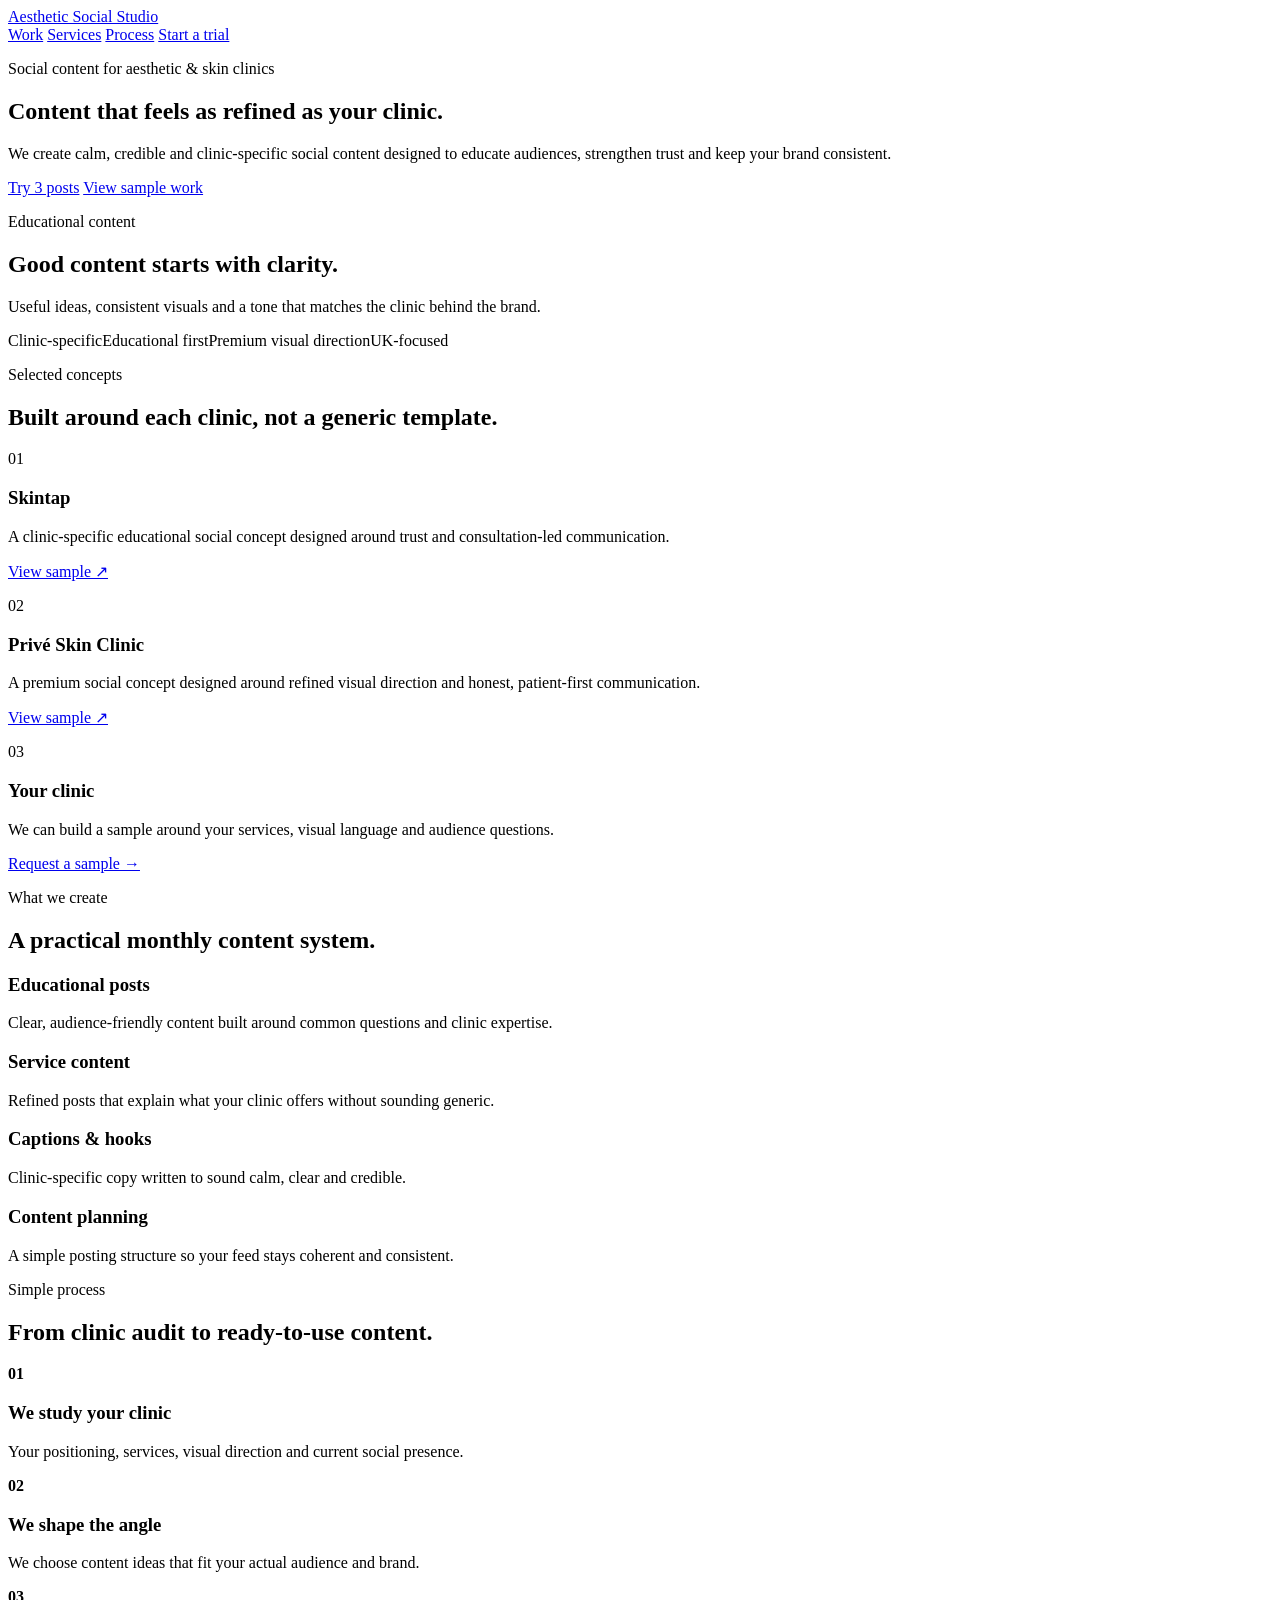
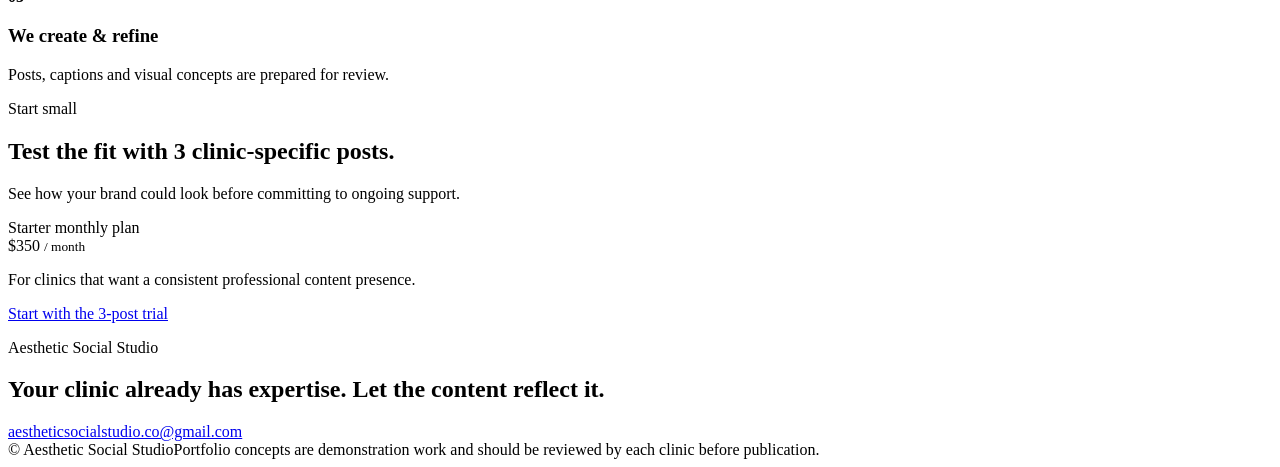
==== index.html @ 04d12a97 "Add initial landing page" ====
<!doctype html>
<html lang="en">
<head>
  <meta charset="utf-8">
  <meta name="viewport" content="width=device-width, initial-scale=1">
  <meta name="description" content="Aesthetic Social Studio creates refined social media content for aesthetic and skin clinics.">
  <title>Aesthetic Social Studio</title>
  <link rel="stylesheet" href="styles.css">
</head>
<body>
  <header class="site-header">
    <a class="brand" href="#top">Aesthetic Social Studio</a>
    <nav>
      <a href="#work">Work</a>
      <a href="#services">Services</a>
      <a href="#process">Process</a>
      <a class="nav-cta" href="mailto:aestheticsocialstudio.co@gmail.com?subject=Clinic%20content%20trial">Start a trial</a>
    </nav>
  </header>

  <main id="top">
    <section class="hero section-shell">
      <div>
        <p class="eyebrow">Social content for aesthetic & skin clinics</p>
        <h1>Content that feels as refined as your clinic.</h1>
        <p class="lead">We create calm, credible and clinic-specific social content designed to educate audiences, strengthen trust and keep your brand consistent.</p>
        <div class="actions">
          <a class="button primary" href="mailto:aestheticsocialstudio.co@gmail.com?subject=3-post%20clinic%20trial">Try 3 posts</a>
          <a class="button secondary" href="#work">View sample work</a>
        </div>
      </div>
      <div class="hero-card">
        <p class="eyebrow">Educational content</p>
        <h2>Good content starts with clarity.</h2>
        <p>Useful ideas, consistent visuals and a tone that matches the clinic behind the brand.</p>
      </div>
    </section>

    <section class="trust-strip">
      <span>Clinic-specific</span><span>Educational first</span><span>Premium visual direction</span><span>UK-focused</span>
    </section>

    <section id="work" class="section-shell section-block">
      <div class="section-heading">
        <p class="eyebrow">Selected concepts</p>
        <h2>Built around each clinic, not a generic template.</h2>
      </div>
      <div class="work-grid">
        <article class="work-card dark">
          <p class="number">01</p><h3>Skintap</h3><p>A clinic-specific educational social concept designed around trust and consultation-led communication.</p>
          <a href="https://www.canva.com/d/JXLeXkZyPQs6bcD" target="_blank" rel="noopener">View sample ↗</a>
        </article>
        <article class="work-card light">
          <p class="number">02</p><h3>Privé Skin Clinic</h3><p>A premium social concept designed around refined visual direction and honest, patient-first communication.</p>
          <a href="https://www.canva.com/d/EjryJacd8kVgnBu" target="_blank" rel="noopener">View sample ↗</a>
        </article>
        <article class="work-card accent">
          <p class="number">03</p><h3>Your clinic</h3><p>We can build a sample around your services, visual language and audience questions.</p>
          <a href="mailto:aestheticsocialstudio.co@gmail.com?subject=Personalised%20sample%20for%20my%20clinic">Request a sample →</a>
        </article>
      </div>
    </section>

    <section id="services" class="services-section">
      <div class="section-shell section-block">
        <div class="section-heading"><p class="eyebrow">What we create</p><h2>A practical monthly content system.</h2></div>
        <div class="services-grid">
          <div><h3>Educational posts</h3><p>Clear, audience-friendly content built around common questions and clinic expertise.</p></div>
          <div><h3>Service content</h3><p>Refined posts that explain what your clinic offers without sounding generic.</p></div>
          <div><h3>Captions & hooks</h3><p>Clinic-specific copy written to sound calm, clear and credible.</p></div>
          <div><h3>Content planning</h3><p>A simple posting structure so your feed stays coherent and consistent.</p></div>
        </div>
      </div>
    </section>

    <section id="process" class="section-shell section-block">
      <div class="section-heading"><p class="eyebrow">Simple process</p><h2>From clinic audit to ready-to-use content.</h2></div>
      <div class="process-grid">
        <div><strong>01</strong><h3>We study your clinic</h3><p>Your positioning, services, visual direction and current social presence.</p></div>
        <div><strong>02</strong><h3>We shape the angle</h3><p>We choose content ideas that fit your actual audience and brand.</p></div>
        <div><strong>03</strong><h3>We create & refine</h3><p>Posts, captions and visual concepts are prepared for review.</p></div>
      </div>
    </section>

    <section class="offer-section">
      <div class="section-shell offer-inner">
        <div><p class="eyebrow">Start small</p><h2>Test the fit with 3 clinic-specific posts.</h2><p>See how your brand could look before committing to ongoing support.</p></div>
        <div class="offer-card"><span>Starter monthly plan</span><div class="price">$350 <small>/ month</small></div><p>For clinics that want a consistent professional content presence.</p><a class="button light-button" href="mailto:aestheticsocialstudio.co@gmail.com?subject=Aesthetic%20Social%20Studio%20trial">Start with the 3-post trial</a></div>
      </div>
    </section>

    <section class="section-shell final-cta">
      <p class="eyebrow">Aesthetic Social Studio</p>
      <h2>Your clinic already has expertise. Let the content reflect it.</h2>
      <a class="button primary" href="mailto:aestheticsocialstudio.co@gmail.com">aestheticsocialstudio.co@gmail.com</a>
    </section>
  </main>

  <footer><div class="section-shell footer-inner"><span>© <span id="year"></span> Aesthetic Social Studio</span><span>Portfolio concepts are demonstration work and should be reviewed by each clinic before publication.</span></div></footer>
  <script src="script.js"></script>
</body>
</html>
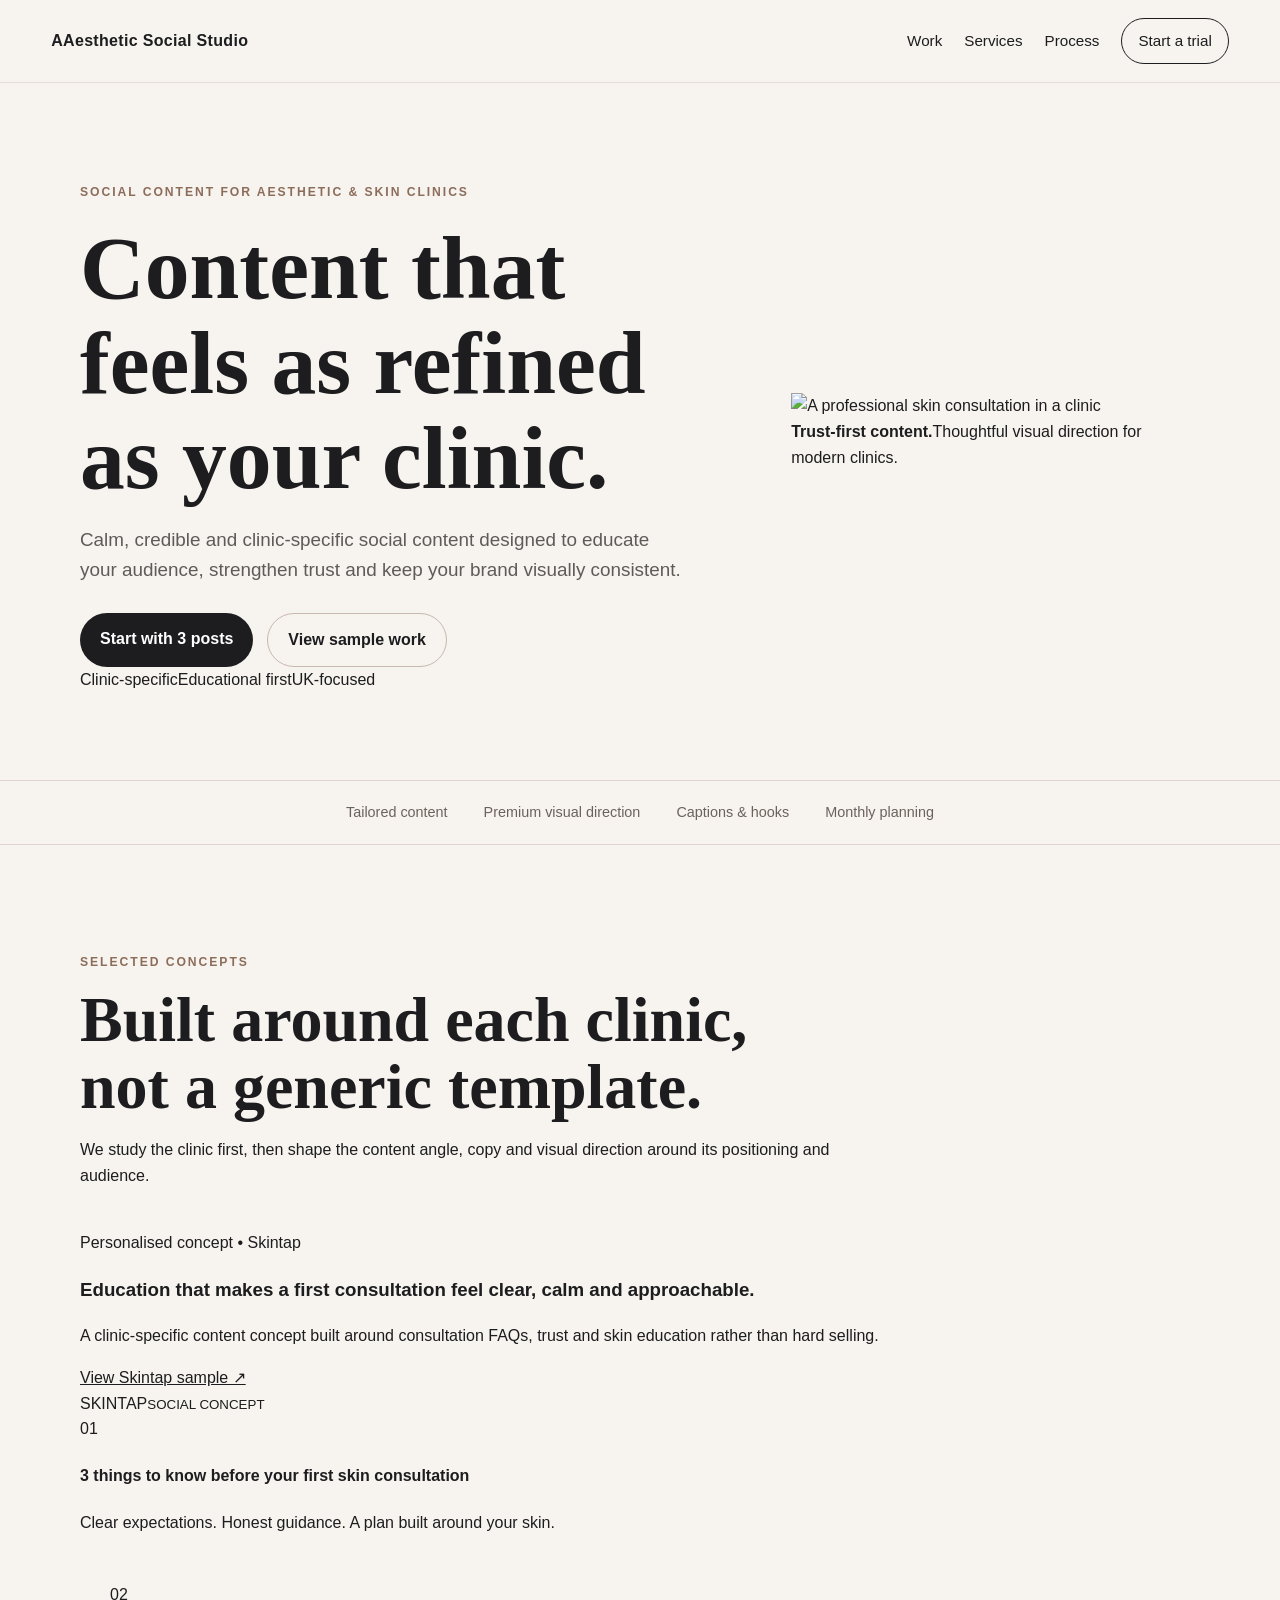
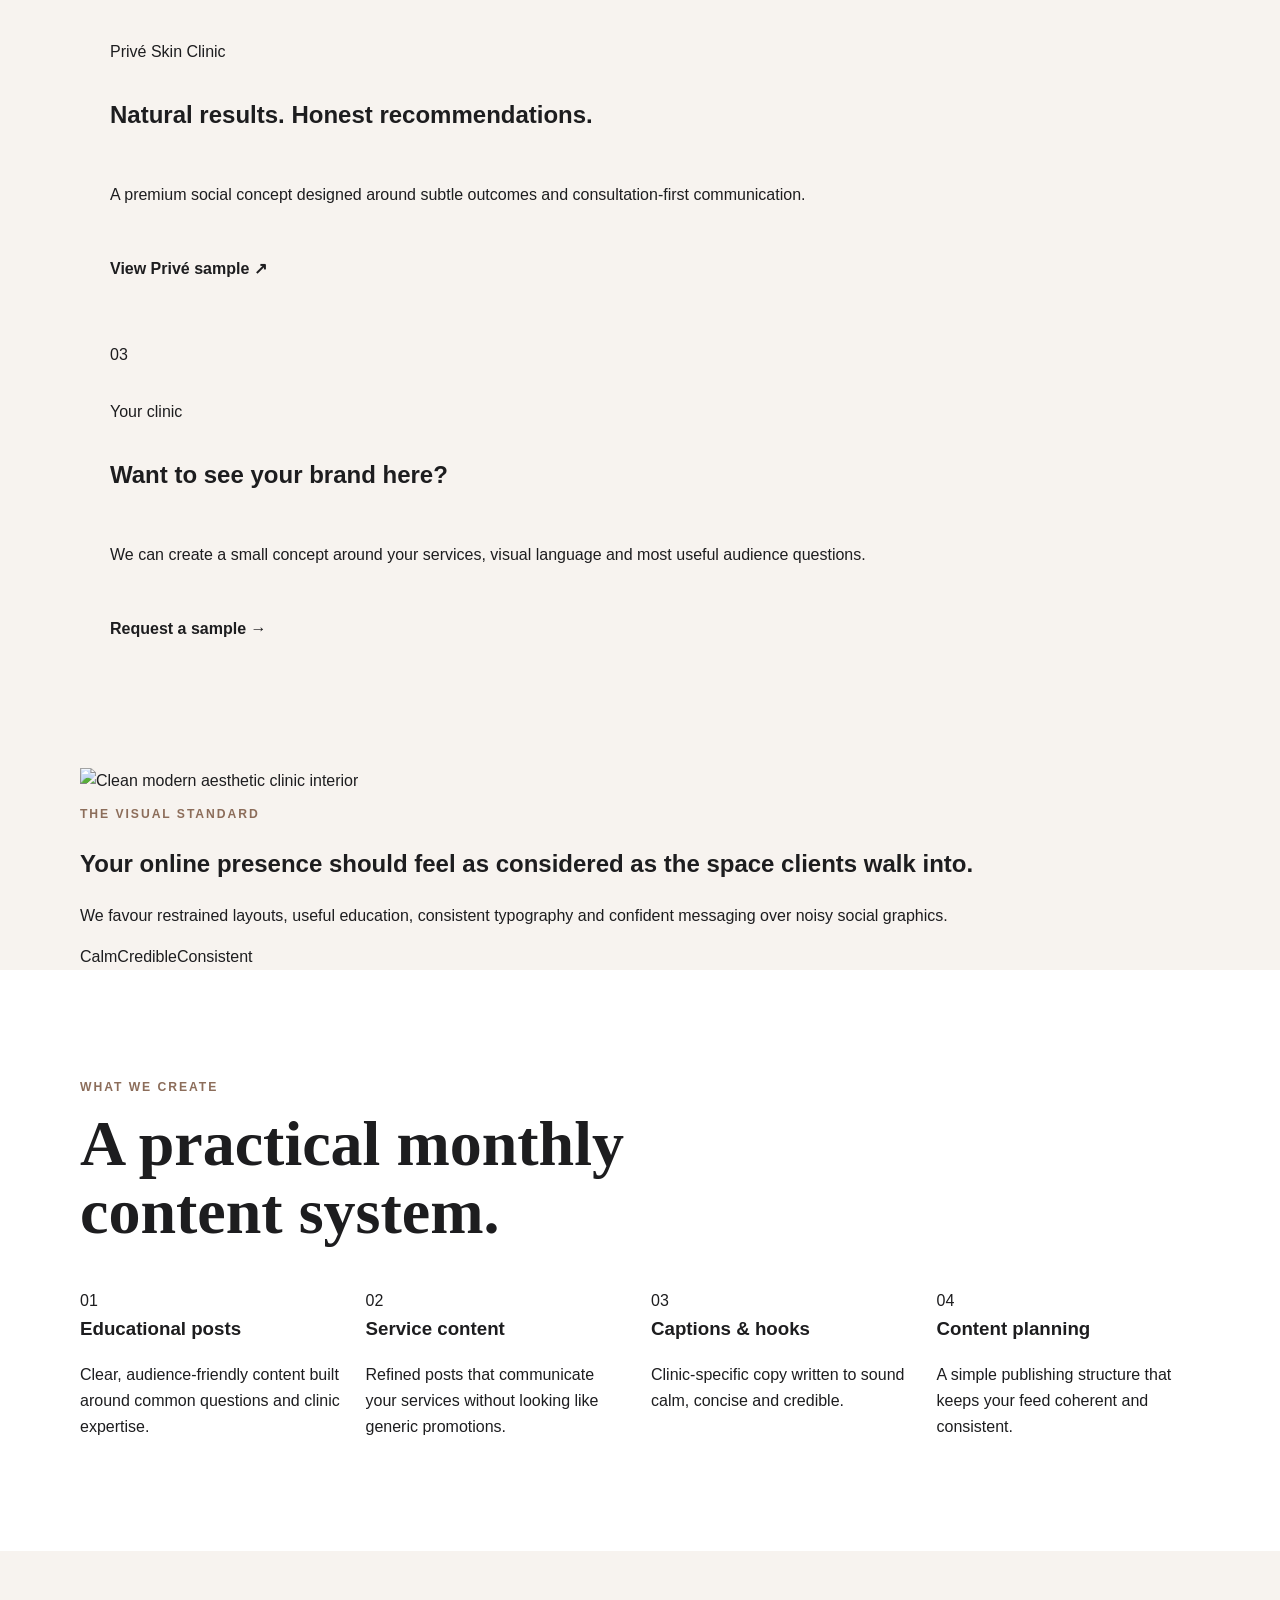
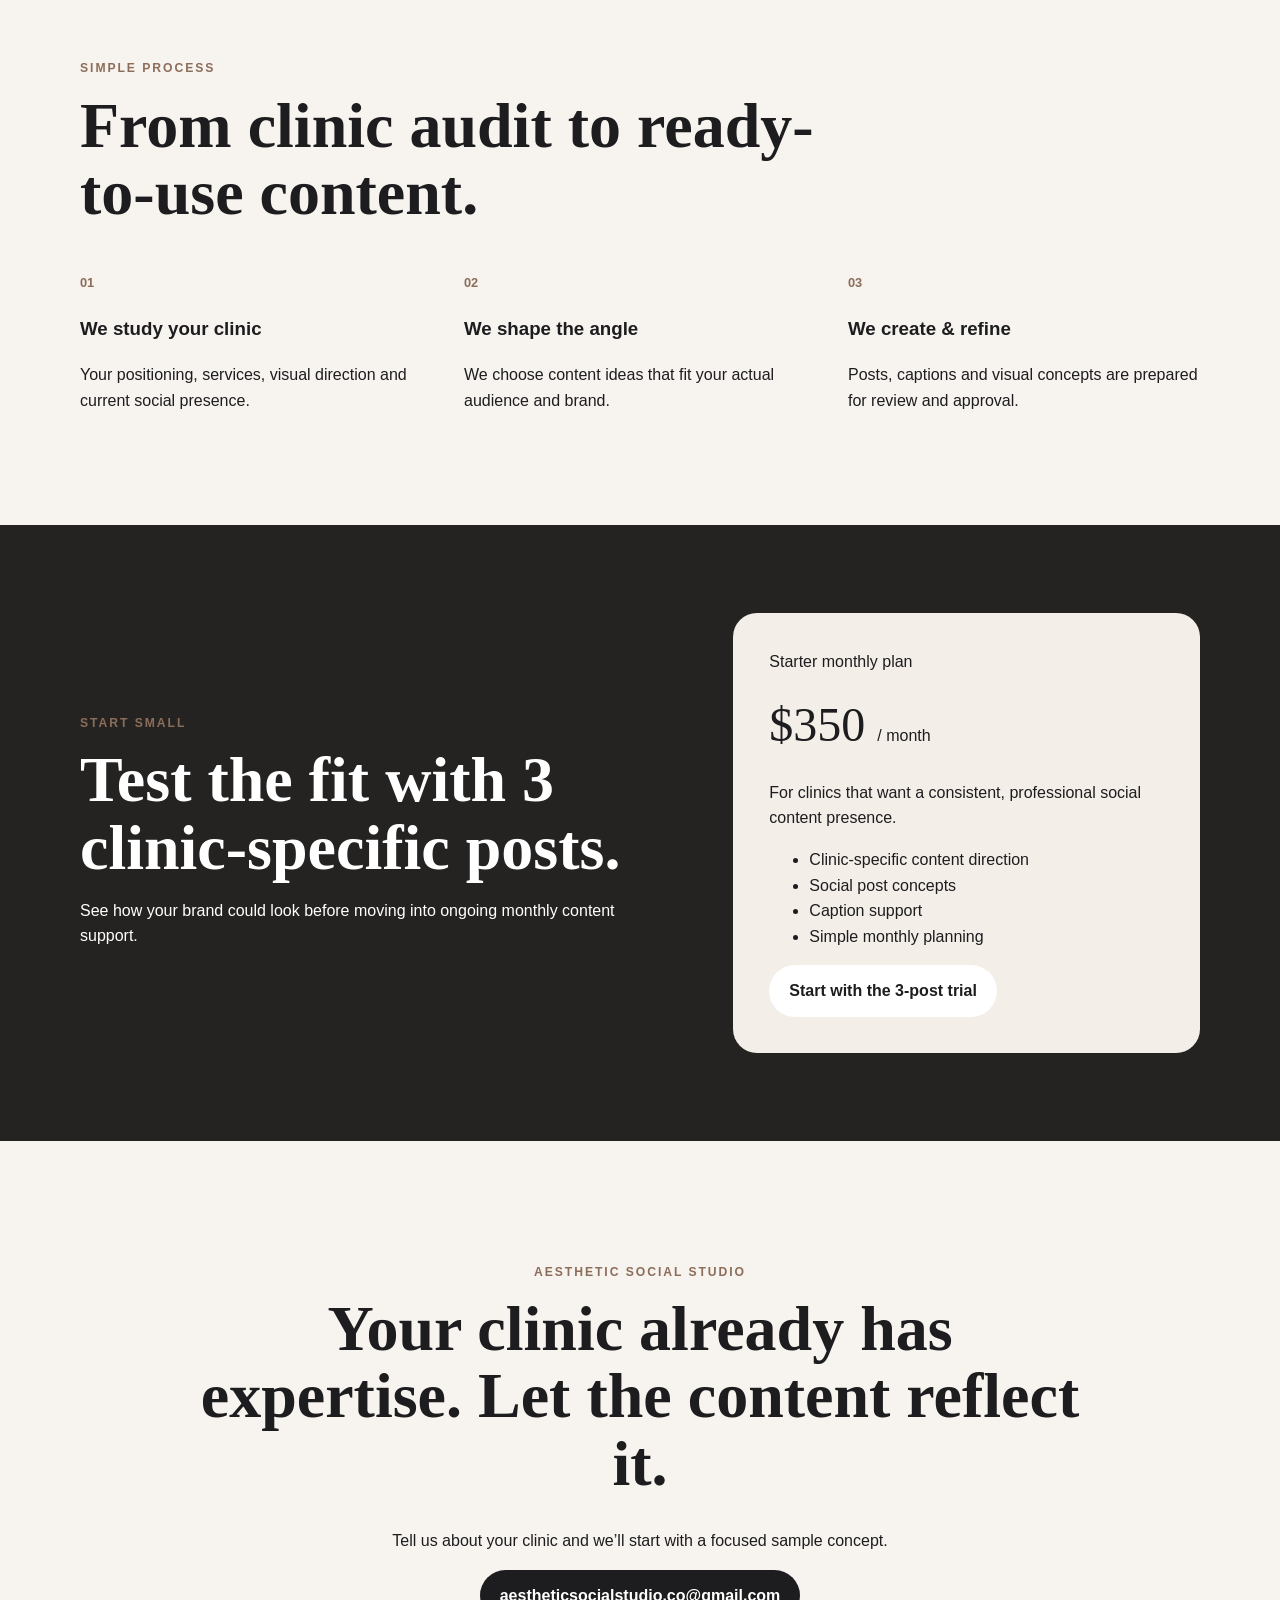
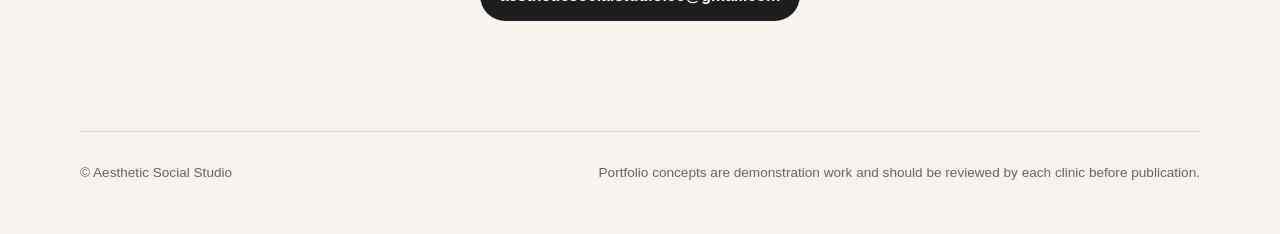
==== commit f11777e5: "Upgrade landing page with premium clinic visuals" ====
--- a/index.html
+++ b/index.html
@@ -4,60 +4,94 @@
   <meta charset="utf-8">
   <meta name="viewport" content="width=device-width, initial-scale=1">
   <meta name="description" content="Aesthetic Social Studio creates refined social media content for aesthetic and skin clinics.">
-  <title>Aesthetic Social Studio</title>
+  <meta name="theme-color" content="#f5efe9">
+  <title>Aesthetic Social Studio | Social Content for Clinics</title>
+  <link rel="preconnect" href="https://images.pexels.com">
   <link rel="stylesheet" href="styles.css">
 </head>
 <body>
   <header class="site-header">
-    <a class="brand" href="#top">Aesthetic Social Studio</a>
+    <a class="brand" href="#top"><span class="brand-mark">A</span><span>Aesthetic Social Studio</span></a>
     <nav>
       <a href="#work">Work</a>
       <a href="#services">Services</a>
       <a href="#process">Process</a>
-      <a class="nav-cta" href="mailto:aestheticsocialstudio.co@gmail.com?subject=Clinic%20content%20trial">Start a trial</a>
+      <a class="nav-cta" href="mailto:aestheticsocialstudio.co@gmail.com?subject=3-post%20clinic%20trial">Start a trial</a>
     </nav>
   </header>
 
   <main id="top">
     <section class="hero section-shell">
-      <div>
-        <p class="eyebrow">Social content for aesthetic & skin clinics</p>
+      <div class="hero-copy">
+        <p class="eyebrow">Social content for aesthetic &amp; skin clinics</p>
         <h1>Content that feels as refined as your clinic.</h1>
-        <p class="lead">We create calm, credible and clinic-specific social content designed to educate audiences, strengthen trust and keep your brand consistent.</p>
+        <p class="lead">Calm, credible and clinic-specific social content designed to educate your audience, strengthen trust and keep your brand visually consistent.</p>
         <div class="actions">
-          <a class="button primary" href="mailto:aestheticsocialstudio.co@gmail.com?subject=3-post%20clinic%20trial">Try 3 posts</a>
+          <a class="button primary" href="mailto:aestheticsocialstudio.co@gmail.com?subject=3-post%20clinic%20trial">Start with 3 posts</a>
           <a class="button secondary" href="#work">View sample work</a>
         </div>
+        <div class="mini-proof">
+          <span>Clinic-specific</span><span>Educational first</span><span>UK-focused</span>
+        </div>
       </div>
-      <div class="hero-card">
-        <p class="eyebrow">Educational content</p>
-        <h2>Good content starts with clarity.</h2>
-        <p>Useful ideas, consistent visuals and a tone that matches the clinic behind the brand.</p>
+
+      <figure class="hero-visual">
+        <img src="https://images.pexels.com/photos/4586740/pexels-photo-4586740.jpeg?auto=compress&cs=tinysrgb&w=1400" alt="A professional skin consultation in a clinic" loading="eager">
+        <figcaption><strong>Trust-first content.</strong><span>Thoughtful visual direction for modern clinics.</span></figcaption>
+      </figure>
+    </section>
+
+    <section class="trust-strip" aria-label="Studio strengths">
+      <span>Tailored content</span><span>Premium visual direction</span><span>Captions &amp; hooks</span><span>Monthly planning</span>
+    </section>
+
+    <section id="work" class="section-shell section-block">
+      <div class="section-heading split-heading">
+        <div><p class="eyebrow">Selected concepts</p><h2>Built around each clinic, not a generic template.</h2></div>
+        <p>We study the clinic first, then shape the content angle, copy and visual direction around its positioning and audience.</p>
+      </div>
+
+      <div class="portfolio-layout">
+        <article class="featured-work">
+          <div class="featured-copy">
+            <span class="project-tag">Personalised concept • Skintap</span>
+            <h3>Education that makes a first consultation feel clear, calm and approachable.</h3>
+            <p>A clinic-specific content concept built around consultation FAQs, trust and skin education rather than hard selling.</p>
+            <a class="text-link" href="https://www.canva.com/d/JXLeXkZyPQs6bcD" target="_blank" rel="noopener">View Skintap sample ↗</a>
+          </div>
+          <div class="social-preview skintap-preview" aria-label="Stylised Skintap social post preview">
+            <div class="preview-top"><span>SKINTAP</span><small>SOCIAL CONCEPT</small></div>
+            <div class="preview-body"><span class="preview-index">01</span><h4>3 things to know before your first skin consultation</h4><p>Clear expectations. Honest guidance. A plan built around your skin.</p></div>
+          </div>
+        </article>
+
+        <article class="work-card prive-card">
+          <div class="card-number">02</div>
+          <span class="project-tag">Privé Skin Clinic</span>
+          <h3>Natural results. Honest recommendations.</h3>
+          <p>A premium social concept designed around subtle outcomes and consultation-first communication.</p>
+          <a class="text-link" href="https://www.canva.com/d/EjryJacd8kVgnBu" target="_blank" rel="noopener">View Privé sample ↗</a>
+        </article>
+
+        <article class="work-card request-card">
+          <div class="card-number">03</div>
+          <span class="project-tag">Your clinic</span>
+          <h3>Want to see your brand here?</h3>
+          <p>We can create a small concept around your services, visual language and most useful audience questions.</p>
+          <a class="text-link" href="mailto:aestheticsocialstudio.co@gmail.com?subject=Personalised%20sample%20for%20my%20clinic">Request a sample →</a>
+        </article>
       </div>
     </section>
 
-    <section class="trust-strip">
-      <span>Clinic-specific</span><span>Educational first</span><span>Premium visual direction</span><span>UK-focused</span>
-    </section>
-
-    <section id="work" class="section-shell section-block">
-      <div class="section-heading">
-        <p class="eyebrow">Selected concepts</p>
-        <h2>Built around each clinic, not a generic template.</h2>
+    <section class="visual-story section-shell" aria-label="Clinic visual direction">
+      <div class="visual-story-image">
+        <img src="https://images.pexels.com/photos/10521230/pexels-photo-10521230.jpeg?auto=compress&cs=tinysrgb&w=1600" alt="Clean modern aesthetic clinic interior" loading="lazy">
       </div>
-      <div class="work-grid">
-        <article class="work-card dark">
-          <p class="number">01</p><h3>Skintap</h3><p>A clinic-specific educational social concept designed around trust and consultation-led communication.</p>
-          <a href="https://www.canva.com/d/JXLeXkZyPQs6bcD" target="_blank" rel="noopener">View sample ↗</a>
-        </article>
-        <article class="work-card light">
-          <p class="number">02</p><h3>Privé Skin Clinic</h3><p>A premium social concept designed around refined visual direction and honest, patient-first communication.</p>
-          <a href="https://www.canva.com/d/EjryJacd8kVgnBu" target="_blank" rel="noopener">View sample ↗</a>
-        </article>
-        <article class="work-card accent">
-          <p class="number">03</p><h3>Your clinic</h3><p>We can build a sample around your services, visual language and audience questions.</p>
-          <a href="mailto:aestheticsocialstudio.co@gmail.com?subject=Personalised%20sample%20for%20my%20clinic">Request a sample →</a>
-        </article>
+      <div class="visual-story-copy">
+        <p class="eyebrow">The visual standard</p>
+        <h2>Your online presence should feel as considered as the space clients walk into.</h2>
+        <p>We favour restrained layouts, useful education, consistent typography and confident messaging over noisy social graphics.</p>
+        <div class="principles"><span>Calm</span><span>Credible</span><span>Consistent</span></div>
       </div>
     </section>
 
@@ -65,10 +99,10 @@
       <div class="section-shell section-block">
         <div class="section-heading"><p class="eyebrow">What we create</p><h2>A practical monthly content system.</h2></div>
         <div class="services-grid">
-          <div><h3>Educational posts</h3><p>Clear, audience-friendly content built around common questions and clinic expertise.</p></div>
-          <div><h3>Service content</h3><p>Refined posts that explain what your clinic offers without sounding generic.</p></div>
-          <div><h3>Captions & hooks</h3><p>Clinic-specific copy written to sound calm, clear and credible.</p></div>
-          <div><h3>Content planning</h3><p>A simple posting structure so your feed stays coherent and consistent.</p></div>
+          <article><span>01</span><h3>Educational posts</h3><p>Clear, audience-friendly content built around common questions and clinic expertise.</p></article>
+          <article><span>02</span><h3>Service content</h3><p>Refined posts that communicate your services without looking like generic promotions.</p></article>
+          <article><span>03</span><h3>Captions &amp; hooks</h3><p>Clinic-specific copy written to sound calm, concise and credible.</p></article>
+          <article><span>04</span><h3>Content planning</h3><p>A simple publishing structure that keeps your feed coherent and consistent.</p></article>
         </div>
       </div>
     </section>
@@ -76,23 +110,24 @@
     <section id="process" class="section-shell section-block">
       <div class="section-heading"><p class="eyebrow">Simple process</p><h2>From clinic audit to ready-to-use content.</h2></div>
       <div class="process-grid">
-        <div><strong>01</strong><h3>We study your clinic</h3><p>Your positioning, services, visual direction and current social presence.</p></div>
-        <div><strong>02</strong><h3>We shape the angle</h3><p>We choose content ideas that fit your actual audience and brand.</p></div>
-        <div><strong>03</strong><h3>We create & refine</h3><p>Posts, captions and visual concepts are prepared for review.</p></div>
+        <article><strong>01</strong><h3>We study your clinic</h3><p>Your positioning, services, visual direction and current social presence.</p></article>
+        <article><strong>02</strong><h3>We shape the angle</h3><p>We choose content ideas that fit your actual audience and brand.</p></article>
+        <article><strong>03</strong><h3>We create &amp; refine</h3><p>Posts, captions and visual concepts are prepared for review and approval.</p></article>
       </div>
     </section>
 
     <section class="offer-section">
       <div class="section-shell offer-inner">
-        <div><p class="eyebrow">Start small</p><h2>Test the fit with 3 clinic-specific posts.</h2><p>See how your brand could look before committing to ongoing support.</p></div>
-        <div class="offer-card"><span>Starter monthly plan</span><div class="price">$350 <small>/ month</small></div><p>For clinics that want a consistent professional content presence.</p><a class="button light-button" href="mailto:aestheticsocialstudio.co@gmail.com?subject=Aesthetic%20Social%20Studio%20trial">Start with the 3-post trial</a></div>
+        <div class="offer-copy"><p class="eyebrow">Start small</p><h2>Test the fit with 3 clinic-specific posts.</h2><p>See how your brand could look before moving into ongoing monthly content support.</p></div>
+        <div class="offer-card"><span>Starter monthly plan</span><div class="price">$350 <small>/ month</small></div><p>For clinics that want a consistent, professional social content presence.</p><ul><li>Clinic-specific content direction</li><li>Social post concepts</li><li>Caption support</li><li>Simple monthly planning</li></ul><a class="button light-button" href="mailto:aestheticsocialstudio.co@gmail.com?subject=Aesthetic%20Social%20Studio%203-post%20trial">Start with the 3-post trial</a></div>
       </div>
     </section>
 
     <section class="section-shell final-cta">
       <p class="eyebrow">Aesthetic Social Studio</p>
       <h2>Your clinic already has expertise. Let the content reflect it.</h2>
-      <a class="button primary" href="mailto:aestheticsocialstudio.co@gmail.com">aestheticsocialstudio.co@gmail.com</a>
+      <p>Tell us about your clinic and we’ll start with a focused sample concept.</p>
+      <a class="button primary" href="mailto:aestheticsocialstudio.co@gmail.com?subject=Clinic%20content%20enquiry">aestheticsocialstudio.co@gmail.com</a>
     </section>
   </main>
 
--- a/styles.css
+++ b/styles.css
@@ -0,0 +1 @@
+*{box-sizing:border-box}html{scroll-behavior:smooth}body{margin:0;font-family:Arial,Helvetica,sans-serif;background:#f7f3ef;color:#1d1d1f;line-height:1.6}a{color:inherit}.section-shell{width:min(1120px,92%);margin:0 auto}.site-header{position:sticky;top:0;z-index:10;display:flex;justify-content:space-between;align-items:center;padding:18px 4%;background:rgba(247,243,239,.92);backdrop-filter:blur(12px);border-bottom:1px solid #e6ded6}.brand{text-decoration:none;font-weight:700;letter-spacing:.02em}.site-header nav{display:flex;gap:22px;align-items:center}.site-header nav a{text-decoration:none;font-size:.95rem}.nav-cta{padding:10px 16px;border:1px solid #1d1d1f;border-radius:999px}.hero{min-height:72vh;display:grid;grid-template-columns:1.15fr .85fr;gap:64px;align-items:center;padding:88px 0}.eyebrow{text-transform:uppercase;letter-spacing:.16em;font-size:.76rem;font-weight:700;color:#8c6d5a}.hero h1,.section-heading h2,.offer-inner h2,.final-cta h2{font-family:Georgia,'Times New Roman',serif;line-height:1.06;margin:.2em 0}.hero h1{font-size:clamp(3rem,7vw,6.4rem);max-width:820px}.lead{font-size:1.18rem;max-width:680px;color:#5f5b58}.actions{display:flex;gap:14px;flex-wrap:wrap;margin-top:28px}.button{display:inline-block;text-decoration:none;padding:13px 20px;border-radius:999px;font-weight:700}.primary{background:#1d1d1f;color:white}.secondary{border:1px solid #c8b9ae}.hero-card{background:#d8c6ba;padding:52px;border-radius:28px;min-height:410px;display:flex;flex-direction:column;justify-content:flex-end}.hero-card h2{font-family:Georgia,serif;font-size:2.5rem;line-height:1.1}.trust-strip{display:flex;justify-content:center;gap:36px;flex-wrap:wrap;padding:20px;border-top:1px solid #ded5cf;border-bottom:1px solid #ded5cf;font-size:.9rem;color:#6c625d}.section-block{padding:96px 0}.section-heading{max-width:760px;margin-bottom:42px}.section-heading h2{font-size:clamp(2.3rem,5vw,4.2rem)}.work-grid{display:grid;grid-template-columns:repeat(3,1fr);gap:18px}.work-card{border-radius:22px;padding:30px;min-height:360px;display:flex;flex-direction:column;justify-content:space-between}.work-card h3{font-size:1.5rem;margin:0}.work-card a{text-decoration:none;font-weight:700}.dark{background:#1e1d1c;color:white}.light{background:#e9e0d9}.accent{background:#c5d1c6}.number{font-size:.85rem;opacity:.7}.services-section{background:#fff}.services-grid{display:grid;grid-template-columns:repeat(4,1fr);gap:22px}.services-grid>div{padding:24px;border-top:1px solid #cfc7c1}.services-grid h3{margin-top:0}.process-grid{display:grid;grid-template-columns:repeat(3,1fr);gap:32px}.process-grid strong{font-size:.8rem;color:#8c6d5a}.offer-section{background:#242321;color:white}.offer-inner{display:grid;grid-template-columns:1fr .8fr;gap:70px;padding:88px 0;align-items:center}.offer-inner h2{font-size:clamp(2.6rem,5vw,4.6rem)}.offer-card{background:#f4eee9;color:#1d1d1f;padding:36px;border-radius:24px}.price{font-family:Georgia,serif;font-size:3rem;margin:12px 0}.price small{font-family:Arial,sans-serif;font-size:1rem}.light-button{background:white;color:#1d1d1f}.final-cta{text-align:center;padding:110px 0}.final-cta h2{font-size:clamp(2.5rem,5vw,4.5rem);max-width:900px;margin:0 auto 30px}.footer-inner{display:flex;justify-content:space-between;gap:20px;padding:30px 0;border-top:1px solid #d8d0ca;font-size:.85rem;color:#6c625d}footer{padding-bottom:20px}@media(max-width:850px){.site-header nav a:not(.nav-cta){display:none}.hero,.offer-inner{grid-template-columns:1fr;gap:28px}.hero{padding:56px 0}.hero-card{min-height:300px}.work-grid,.services-grid,.process-grid{grid-template-columns:1fr}.section-block{padding:70px 0}.footer-inner{flex-direction:column}}
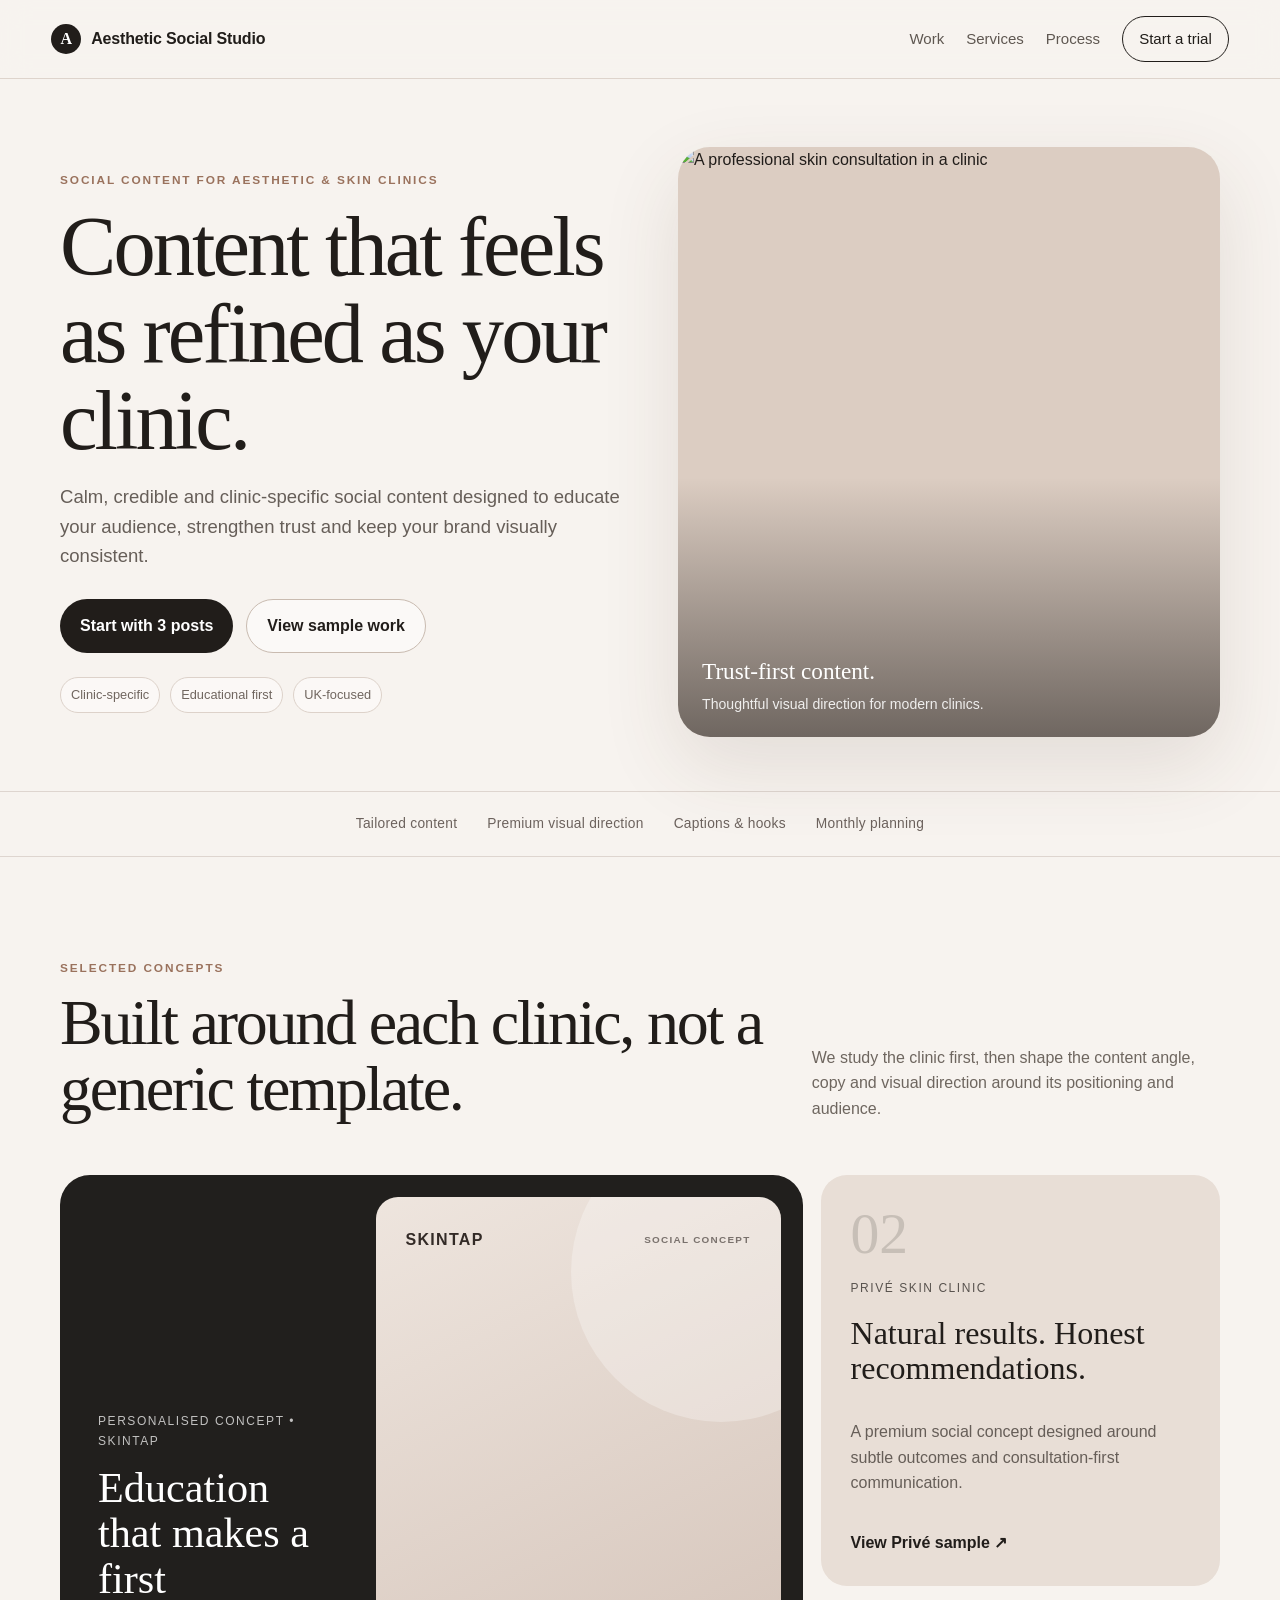
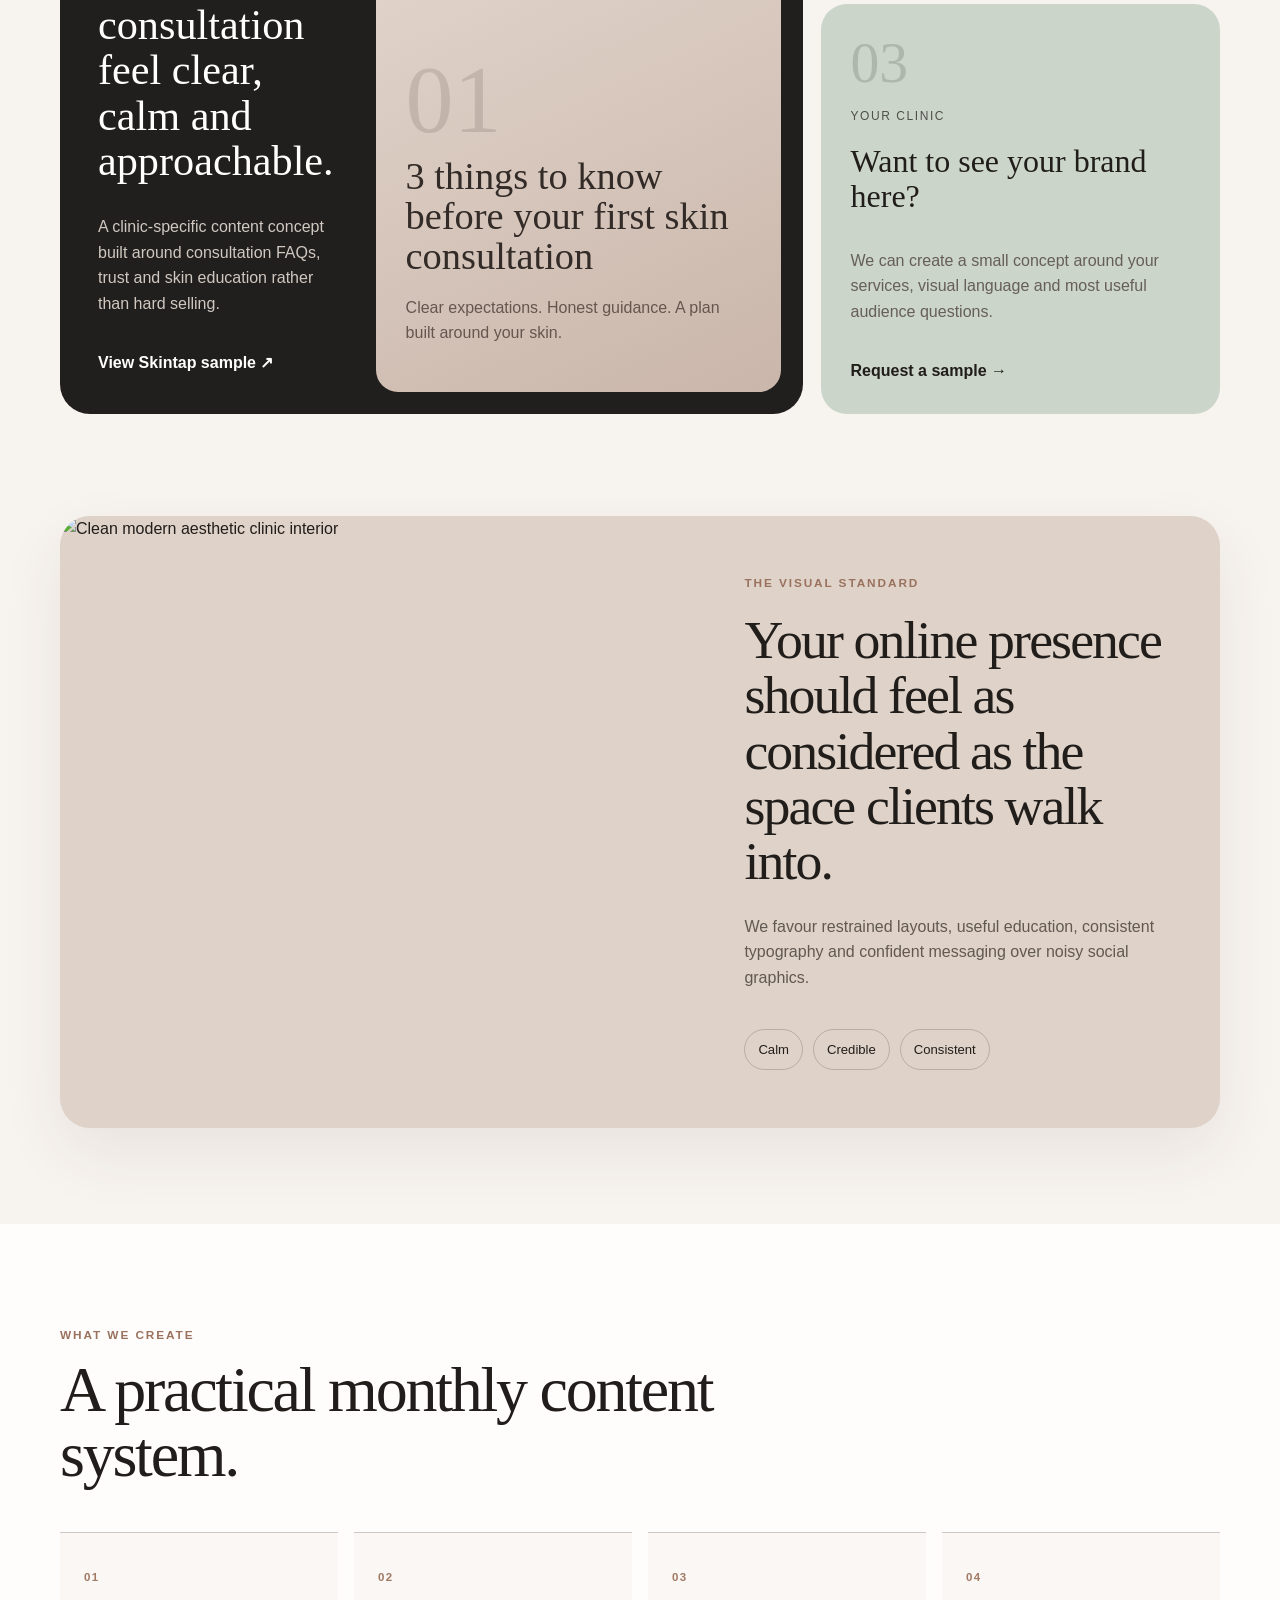
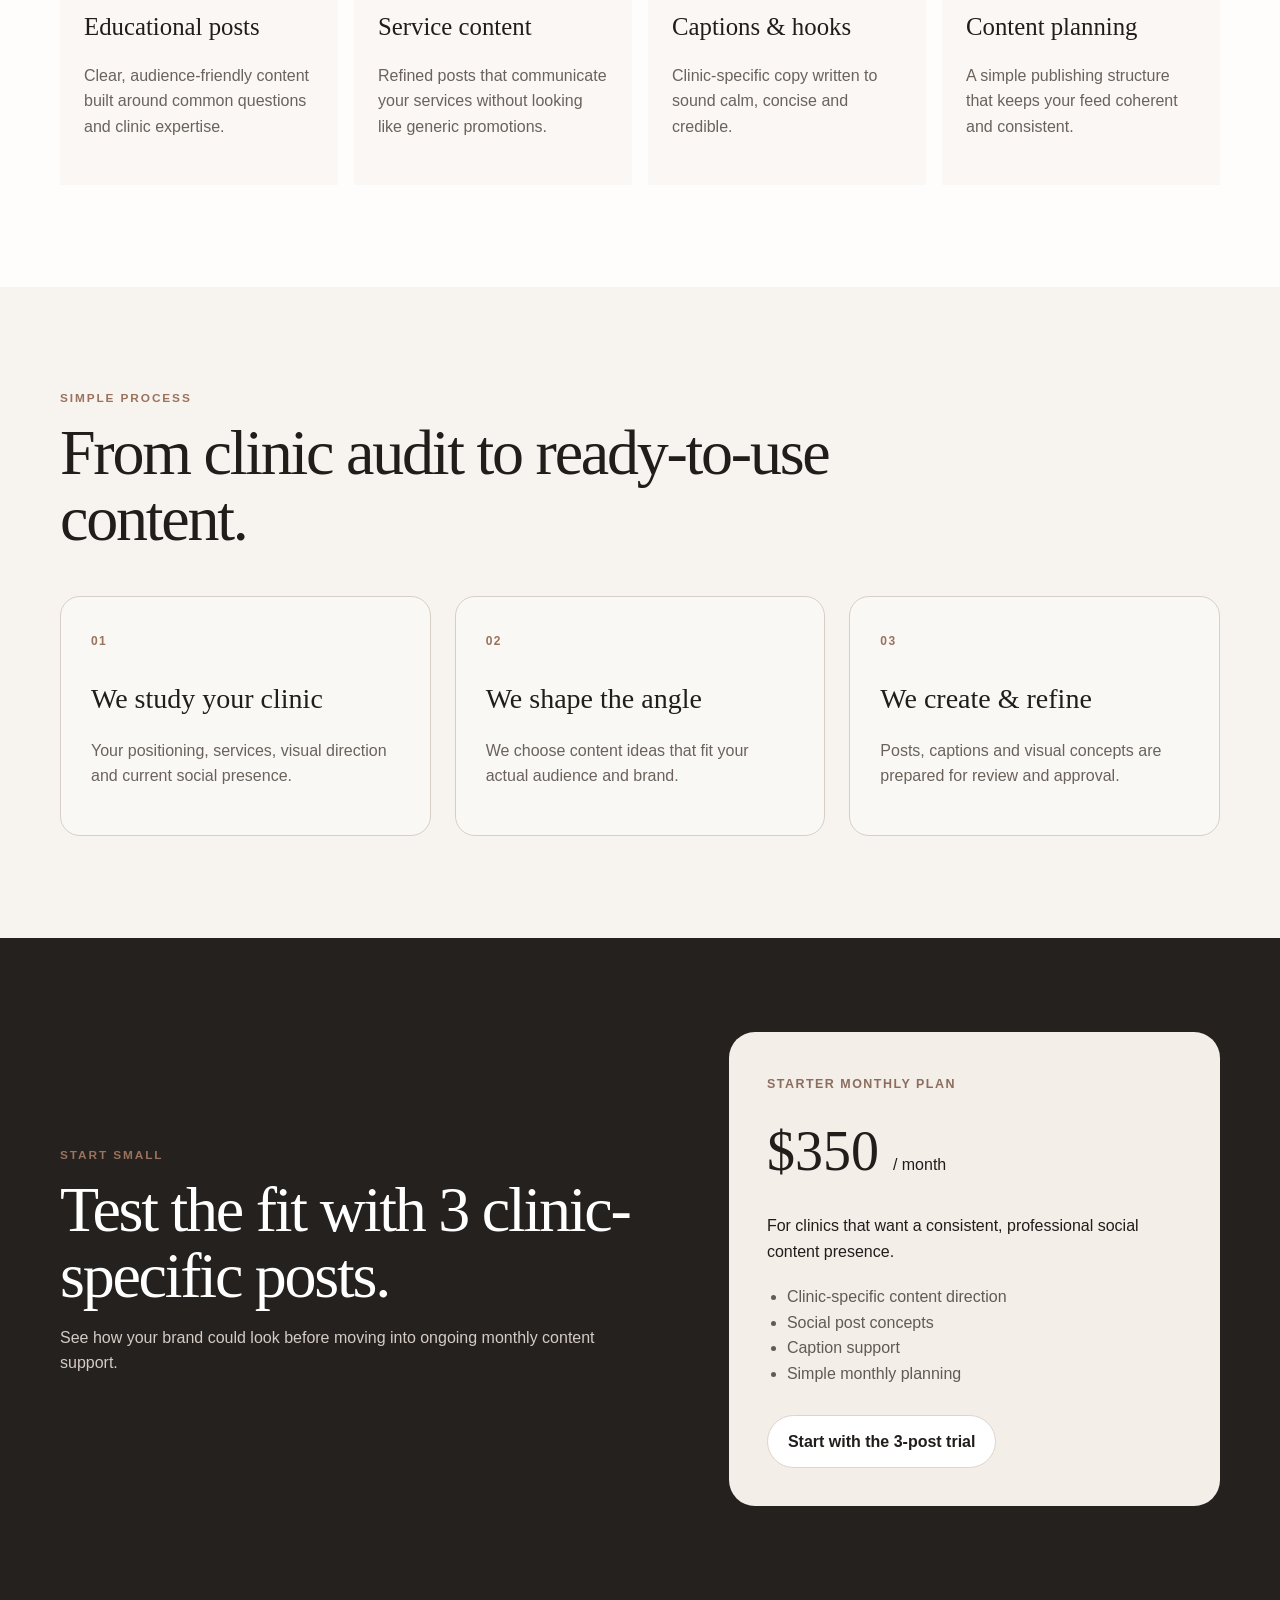
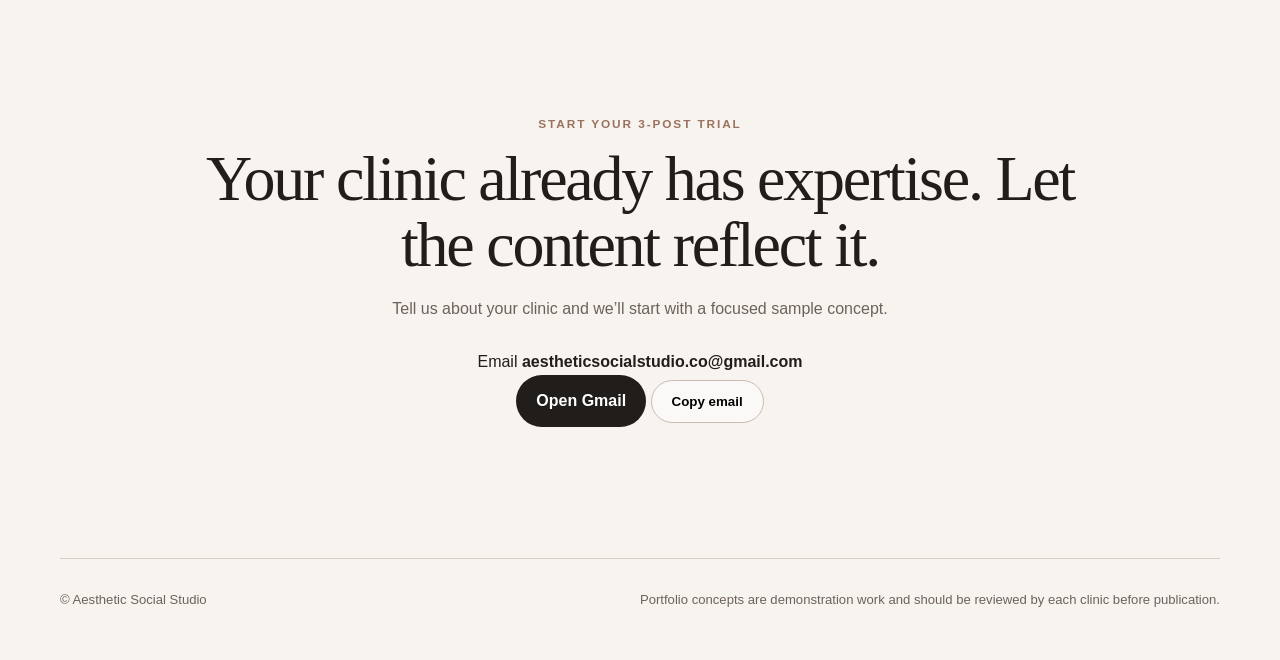
==== commit ff7adb84: "Fix trial contact flow" ====
--- a/index.html
+++ b/index.html
@@ -16,7 +16,7 @@
       <a href="#work">Work</a>
       <a href="#services">Services</a>
       <a href="#process">Process</a>
-      <a class="nav-cta" href="mailto:aestheticsocialstudio.co@gmail.com?subject=3-post%20clinic%20trial">Start a trial</a>
+      <a class="nav-cta" href="#contact">Start a trial</a>
     </nav>
   </header>
 
@@ -27,7 +27,7 @@
         <h1>Content that feels as refined as your clinic.</h1>
         <p class="lead">Calm, credible and clinic-specific social content designed to educate your audience, strengthen trust and keep your brand visually consistent.</p>
         <div class="actions">
-          <a class="button primary" href="mailto:aestheticsocialstudio.co@gmail.com?subject=3-post%20clinic%20trial">Start with 3 posts</a>
+          <a class="button primary" href="#contact">Start with 3 posts</a>
           <a class="button secondary" href="#work">View sample work</a>
         </div>
         <div class="mini-proof">
@@ -78,7 +78,7 @@
           <span class="project-tag">Your clinic</span>
           <h3>Want to see your brand here?</h3>
           <p>We can create a small concept around your services, visual language and most useful audience questions.</p>
-          <a class="text-link" href="mailto:aestheticsocialstudio.co@gmail.com?subject=Personalised%20sample%20for%20my%20clinic">Request a sample →</a>
+          <a class="text-link" href="#contact">Request a sample →</a>
         </article>
       </div>
     </section>
@@ -119,15 +119,25 @@
     <section class="offer-section">
       <div class="section-shell offer-inner">
         <div class="offer-copy"><p class="eyebrow">Start small</p><h2>Test the fit with 3 clinic-specific posts.</h2><p>See how your brand could look before moving into ongoing monthly content support.</p></div>
-        <div class="offer-card"><span>Starter monthly plan</span><div class="price">$350 <small>/ month</small></div><p>For clinics that want a consistent, professional social content presence.</p><ul><li>Clinic-specific content direction</li><li>Social post concepts</li><li>Caption support</li><li>Simple monthly planning</li></ul><a class="button light-button" href="mailto:aestheticsocialstudio.co@gmail.com?subject=Aesthetic%20Social%20Studio%203-post%20trial">Start with the 3-post trial</a></div>
+        <div class="offer-card"><span>Starter monthly plan</span><div class="price">$350 <small>/ month</small></div><p>For clinics that want a consistent, professional social content presence.</p><ul><li>Clinic-specific content direction</li><li>Social post concepts</li><li>Caption support</li><li>Simple monthly planning</li></ul><a class="button light-button" href="#contact">Start with the 3-post trial</a></div>
       </div>
     </section>
 
-    <section class="section-shell final-cta">
-      <p class="eyebrow">Aesthetic Social Studio</p>
+    <section id="contact" class="section-shell final-cta">
+      <p class="eyebrow">Start your 3-post trial</p>
       <h2>Your clinic already has expertise. Let the content reflect it.</h2>
       <p>Tell us about your clinic and we’ll start with a focused sample concept.</p>
-      <a class="button primary" href="mailto:aestheticsocialstudio.co@gmail.com?subject=Clinic%20content%20enquiry">aestheticsocialstudio.co@gmail.com</a>
+      <div class="contact-card">
+        <div class="contact-email">
+          <span>Email</span>
+          <strong>aestheticsocialstudio.co@gmail.com</strong>
+        </div>
+        <div class="contact-actions">
+          <a class="button primary" href="https://mail.google.com/mail/?view=cm&fs=1&to=aestheticsocialstudio.co@gmail.com&su=3-post%20clinic%20trial" target="_blank" rel="noopener">Open Gmail</a>
+          <button class="button secondary copy-email" type="button" data-email="aestheticsocialstudio.co@gmail.com">Copy email</button>
+        </div>
+        <p class="copy-status" aria-live="polite"></p>
+      </div>
     </section>
   </main>
 
--- a/styles.css
+++ b/styles.css
@@ -1 +1 @@
-*{box-sizing:border-box}html{scroll-behavior:smooth}body{margin:0;font-family:Arial,Helvetica,sans-serif;background:#f7f3ef;color:#1d1d1f;line-height:1.6}a{color:inherit}.section-shell{width:min(1120px,92%);margin:0 auto}.site-header{position:sticky;top:0;z-index:10;display:flex;justify-content:space-between;align-items:center;padding:18px 4%;background:rgba(247,243,239,.92);backdrop-filter:blur(12px);border-bottom:1px solid #e6ded6}.brand{text-decoration:none;font-weight:700;letter-spacing:.02em}.site-header nav{display:flex;gap:22px;align-items:center}.site-header nav a{text-decoration:none;font-size:.95rem}.nav-cta{padding:10px 16px;border:1px solid #1d1d1f;border-radius:999px}.hero{min-height:72vh;display:grid;grid-template-columns:1.15fr .85fr;gap:64px;align-items:center;padding:88px 0}.eyebrow{text-transform:uppercase;letter-spacing:.16em;font-size:.76rem;font-weight:700;color:#8c6d5a}.hero h1,.section-heading h2,.offer-inner h2,.final-cta h2{font-family:Georgia,'Times New Roman',serif;line-height:1.06;margin:.2em 0}.hero h1{font-size:clamp(3rem,7vw,6.4rem);max-width:820px}.lead{font-size:1.18rem;max-width:680px;color:#5f5b58}.actions{display:flex;gap:14px;flex-wrap:wrap;margin-top:28px}.button{display:inline-block;text-decoration:none;padding:13px 20px;border-radius:999px;font-weight:700}.primary{background:#1d1d1f;color:white}.secondary{border:1px solid #c8b9ae}.hero-card{background:#d8c6ba;padding:52px;border-radius:28px;min-height:410px;display:flex;flex-direction:column;justify-content:flex-end}.hero-card h2{font-family:Georgia,serif;font-size:2.5rem;line-height:1.1}.trust-strip{display:flex;justify-content:center;gap:36px;flex-wrap:wrap;padding:20px;border-top:1px solid #ded5cf;border-bottom:1px solid #ded5cf;font-size:.9rem;color:#6c625d}.section-block{padding:96px 0}.section-heading{max-width:760px;margin-bottom:42px}.section-heading h2{font-size:clamp(2.3rem,5vw,4.2rem)}.work-grid{display:grid;grid-template-columns:repeat(3,1fr);gap:18px}.work-card{border-radius:22px;padding:30px;min-height:360px;display:flex;flex-direction:column;justify-content:space-between}.work-card h3{font-size:1.5rem;margin:0}.work-card a{text-decoration:none;font-weight:700}.dark{background:#1e1d1c;color:white}.light{background:#e9e0d9}.accent{background:#c5d1c6}.number{font-size:.85rem;opacity:.7}.services-section{background:#fff}.services-grid{display:grid;grid-template-columns:repeat(4,1fr);gap:22px}.services-grid>div{padding:24px;border-top:1px solid #cfc7c1}.services-grid h3{margin-top:0}.process-grid{display:grid;grid-template-columns:repeat(3,1fr);gap:32px}.process-grid strong{font-size:.8rem;color:#8c6d5a}.offer-section{background:#242321;color:white}.offer-inner{display:grid;grid-template-columns:1fr .8fr;gap:70px;padding:88px 0;align-items:center}.offer-inner h2{font-size:clamp(2.6rem,5vw,4.6rem)}.offer-card{background:#f4eee9;color:#1d1d1f;padding:36px;border-radius:24px}.price{font-family:Georgia,serif;font-size:3rem;margin:12px 0}.price small{font-family:Arial,sans-serif;font-size:1rem}.light-button{background:white;color:#1d1d1f}.final-cta{text-align:center;padding:110px 0}.final-cta h2{font-size:clamp(2.5rem,5vw,4.5rem);max-width:900px;margin:0 auto 30px}.footer-inner{display:flex;justify-content:space-between;gap:20px;padding:30px 0;border-top:1px solid #d8d0ca;font-size:.85rem;color:#6c625d}footer{padding-bottom:20px}@media(max-width:850px){.site-header nav a:not(.nav-cta){display:none}.hero,.offer-inner{grid-template-columns:1fr;gap:28px}.hero{padding:56px 0}.hero-card{min-height:300px}.work-grid,.services-grid,.process-grid{grid-template-columns:1fr}.section-block{padding:70px 0}.footer-inner{flex-direction:column}}+*{box-sizing:border-box}html{scroll-behavior:smooth}body{margin:0;font-family:Inter,ui-sans-serif,-apple-system,BlinkMacSystemFont,"Segoe UI",sans-serif;background:#f7f3ef;color:#211d1a;line-height:1.6}img{display:block;width:100%;height:auto}a{color:inherit}.section-shell{width:min(1160px,92%);margin:0 auto}.site-header{position:sticky;top:0;z-index:20;display:flex;justify-content:space-between;align-items:center;padding:16px 4%;background:rgba(247,243,239,.92);backdrop-filter:blur(14px);border-bottom:1px solid rgba(214,202,192,.75)}.brand{display:flex;align-items:center;gap:10px;text-decoration:none;font-weight:750;letter-spacing:-.01em}.brand-mark{display:grid;place-items:center;width:30px;height:30px;border-radius:50%;background:#211d1a;color:#fff;font-family:Georgia,serif}.site-header nav{display:flex;gap:22px;align-items:center}.site-header nav a{text-decoration:none;font-size:.94rem;color:#5f5751}.site-header nav a:hover{color:#211d1a}.nav-cta{padding:10px 16px!important;border:1px solid #211d1a;border-radius:999px;color:#211d1a!important}.hero{min-height:78vh;display:grid;grid-template-columns:1.02fr .98fr;gap:54px;align-items:center;padding:68px 0 54px}.eyebrow{text-transform:uppercase;letter-spacing:.16em;font-size:.74rem;font-weight:800;color:#9a725d;margin:0 0 12px}.hero h1,.section-heading h2,.visual-story-copy h2,.offer-inner h2,.final-cta h2{font-family:Georgia,"Times New Roman",serif;font-weight:400;line-height:1.03;letter-spacing:-.035em;margin:.15em 0}.hero h1{font-size:clamp(3.2rem,6.6vw,6.5rem);max-width:820px}.lead{font-size:1.16rem;max-width:650px;color:#665e58}.actions{display:flex;gap:13px;flex-wrap:wrap;margin-top:28px}.button{display:inline-flex;align-items:center;justify-content:center;text-decoration:none;padding:13px 20px;border-radius:999px;font-weight:750;transition:.2s ease}.button:hover{transform:translateY(-1px)}.primary{background:#211d1a;color:white}.secondary{border:1px solid #c9bbb0;background:rgba(255,255,255,.5)}.mini-proof{display:flex;gap:10px;flex-wrap:wrap;margin-top:24px}.mini-proof span{font-size:.8rem;padding:7px 10px;border:1px solid #ddd2ca;border-radius:999px;color:#70665f;background:rgba(255,255,255,.4)}.hero-visual{position:relative;margin:0;border-radius:32px;overflow:hidden;min-height:590px;background:#dccdc2;box-shadow:0 28px 80px rgba(80,56,43,.12)}.hero-visual img{height:590px;object-fit:cover;object-position:center}.hero-visual:after{content:"";position:absolute;inset:0;background:linear-gradient(to top,rgba(21,18,16,.55),transparent 44%)}.hero-visual figcaption{position:absolute;z-index:2;left:24px;right:24px;bottom:22px;color:white;display:flex;flex-direction:column;gap:2px}.hero-visual figcaption strong{font-family:Georgia,serif;font-size:1.45rem;font-weight:400}.hero-visual figcaption span{font-size:.88rem;opacity:.88}.trust-strip{display:flex;justify-content:center;gap:30px;flex-wrap:wrap;padding:21px;border-top:1px solid #ded5cf;border-bottom:1px solid #ded5cf;font-size:.86rem;color:#6c625d;letter-spacing:.02em}.section-block{padding:102px 0}.section-heading{max-width:790px;margin-bottom:44px}.section-heading h2{font-size:clamp(2.5rem,5vw,4.5rem)}.split-heading{display:grid;grid-template-columns:1fr .58fr;gap:48px;max-width:none;align-items:end}.split-heading>p{color:#6e665f;margin-bottom:10px}.portfolio-layout{display:grid;grid-template-columns:1.45fr .78fr;gap:18px}.featured-work{grid-row:span 2;display:grid;grid-template-columns:.85fr 1.15fr;background:#211f1d;color:white;border-radius:30px;overflow:hidden;min-height:640px}.featured-copy{padding:38px;display:flex;flex-direction:column;justify-content:flex-end}.featured-copy h3{font-family:Georgia,serif;font-size:clamp(2rem,3.3vw,3.35rem);font-weight:400;line-height:1.08;margin:14px 0}.featured-copy p{color:#d0c8c1}.project-tag{font-size:.75rem;text-transform:uppercase;letter-spacing:.13em;opacity:.72}.text-link{text-decoration:none;font-weight:750;margin-top:18px;display:inline-block}.social-preview{position:relative;margin:22px 22px 22px 0;border-radius:22px;background:linear-gradient(155deg,#eee5de 0%,#cab6aa 100%);color:#332b27;padding:30px;display:flex;flex-direction:column;justify-content:space-between;overflow:hidden}.social-preview:before{content:"";position:absolute;width:300px;height:300px;border-radius:50%;background:rgba(255,255,255,.28);right:-90px;top:-75px}.preview-top{display:flex;justify-content:space-between;align-items:center;position:relative;z-index:1;font-weight:800;letter-spacing:.08em}.preview-top small{font-size:.62rem;opacity:.62}.preview-body{position:relative;z-index:1}.preview-index{display:block;font-family:Georgia,serif;font-size:6rem;line-height:.8;color:rgba(50,39,33,.14)}.preview-body h4{font-family:Georgia,serif;font-weight:400;font-size:clamp(2rem,3vw,3.2rem);line-height:1.04;margin:18px 0}.preview-body p{max-width:380px;color:#65564e}.work-card{border-radius:26px;padding:30px;min-height:310px;display:flex;flex-direction:column;background:#e8ded6}.work-card h3{font-family:Georgia,serif;font-size:2rem;font-weight:400;line-height:1.08;margin:18px 0}.work-card p{color:#665e58}.prive-card{background:#e8ded6}.request-card{background:#cbd5ca}.card-number{font-family:Georgia,serif;font-size:3.6rem;line-height:1;color:rgba(33,29,26,.16);margin-bottom:16px}.visual-story{display:grid;grid-template-columns:1.08fr .92fr;gap:0;border-radius:30px;overflow:hidden;background:#ded2c9;margin-bottom:96px;box-shadow:0 25px 65px rgba(76,55,42,.08)}.visual-story-image img{height:100%;min-height:520px;object-fit:cover}.visual-story-copy{padding:58px;display:flex;flex-direction:column;justify-content:center}.visual-story-copy h2{font-size:clamp(2.4rem,4.2vw,4rem)}.visual-story-copy p:not(.eyebrow){color:#615951}.principles{display:flex;gap:10px;flex-wrap:wrap;margin-top:22px}.principles span{padding:9px 13px;border:1px solid rgba(54,47,43,.22);border-radius:999px;font-size:.82rem}.services-section{background:#fffdfb}.services-grid{display:grid;grid-template-columns:repeat(4,1fr);gap:16px}.services-grid article{padding:30px 24px;border-top:1px solid #cfc7c1;background:#faf7f4}.services-grid article span{font-size:.72rem;color:#a17a65;letter-spacing:.12em;font-weight:800}.services-grid h3{font-family:Georgia,serif;font-size:1.55rem;font-weight:400;margin:18px 0 10px}.services-grid p{color:#6b625c}.process-grid{display:grid;grid-template-columns:repeat(3,1fr);gap:24px}.process-grid article{padding:30px;border:1px solid #d8cec6;border-radius:20px;background:rgba(255,255,255,.35)}.process-grid strong{font-size:.75rem;color:#9a725d;letter-spacing:.12em}.process-grid h3{font-family:Georgia,serif;font-weight:400;font-size:1.75rem;margin:24px 0 8px}.process-grid p{color:#6b625c}.offer-section{background:#24211f;color:white}.offer-inner{display:grid;grid-template-columns:1fr .82fr;gap:70px;padding:94px 0;align-items:center}.offer-inner h2{font-size:clamp(2.7rem,5vw,4.9rem)}.offer-copy>p:not(.eyebrow){color:#d4cbc4;max-width:580px}.offer-card{background:#f4eee9;color:#211d1a;padding:38px;border-radius:26px}.offer-card>span{font-size:.78rem;text-transform:uppercase;letter-spacing:.12em;color:#8b6d5e;font-weight:800}.price{font-family:Georgia,serif;font-size:3.5rem;margin:12px 0}.price small{font-family:Inter,sans-serif;font-size:1rem}.offer-card ul{padding-left:20px;color:#625a54;margin:20px 0 28px}.light-button{background:white;color:#211d1a;border:1px solid #ded4cc}.final-cta{text-align:center;padding:115px 0}.final-cta h2{font-size:clamp(2.7rem,5vw,4.7rem);max-width:920px;margin:0 auto 18px}.final-cta>p:not(.eyebrow){color:#6c625d;margin-bottom:28px}.footer-inner{display:flex;justify-content:space-between;gap:20px;padding:30px 0;border-top:1px solid #d8d0ca;font-size:.82rem;color:#6c625d}footer{padding-bottom:20px}@media(max-width:980px){.hero{grid-template-columns:1fr;gap:34px}.hero-visual{min-height:480px}.hero-visual img{height:480px}.split-heading{grid-template-columns:1fr;gap:18px}.portfolio-layout{grid-template-columns:1fr}.featured-work{grid-row:auto;grid-template-columns:1fr 1fr;min-height:520px}.visual-story{grid-template-columns:1fr}.visual-story-image img{min-height:420px}.services-grid{grid-template-columns:repeat(2,1fr)}}@media(max-width:720px){.site-header nav a:not(.nav-cta){display:none}.brand span:last-child{font-size:.9rem}.hero{padding:48px 0}.hero h1{font-size:clamp(3rem,15vw,4.7rem)}.hero-visual,.hero-visual img{min-height:400px;height:400px}.featured-work{grid-template-columns:1fr}.social-preview{min-height:460px;margin:0 18px 18px}.services-grid,.process-grid{grid-template-columns:1fr}.section-block{padding:72px 0}.visual-story{margin-bottom:70px}.visual-story-copy{padding:34px}.offer-inner{grid-template-columns:1fr;gap:30px;padding:72px 0}.footer-inner{flex-direction:column}.final-cta{padding:80px 0}.button{width:100%}.actions{flex-direction:column}}
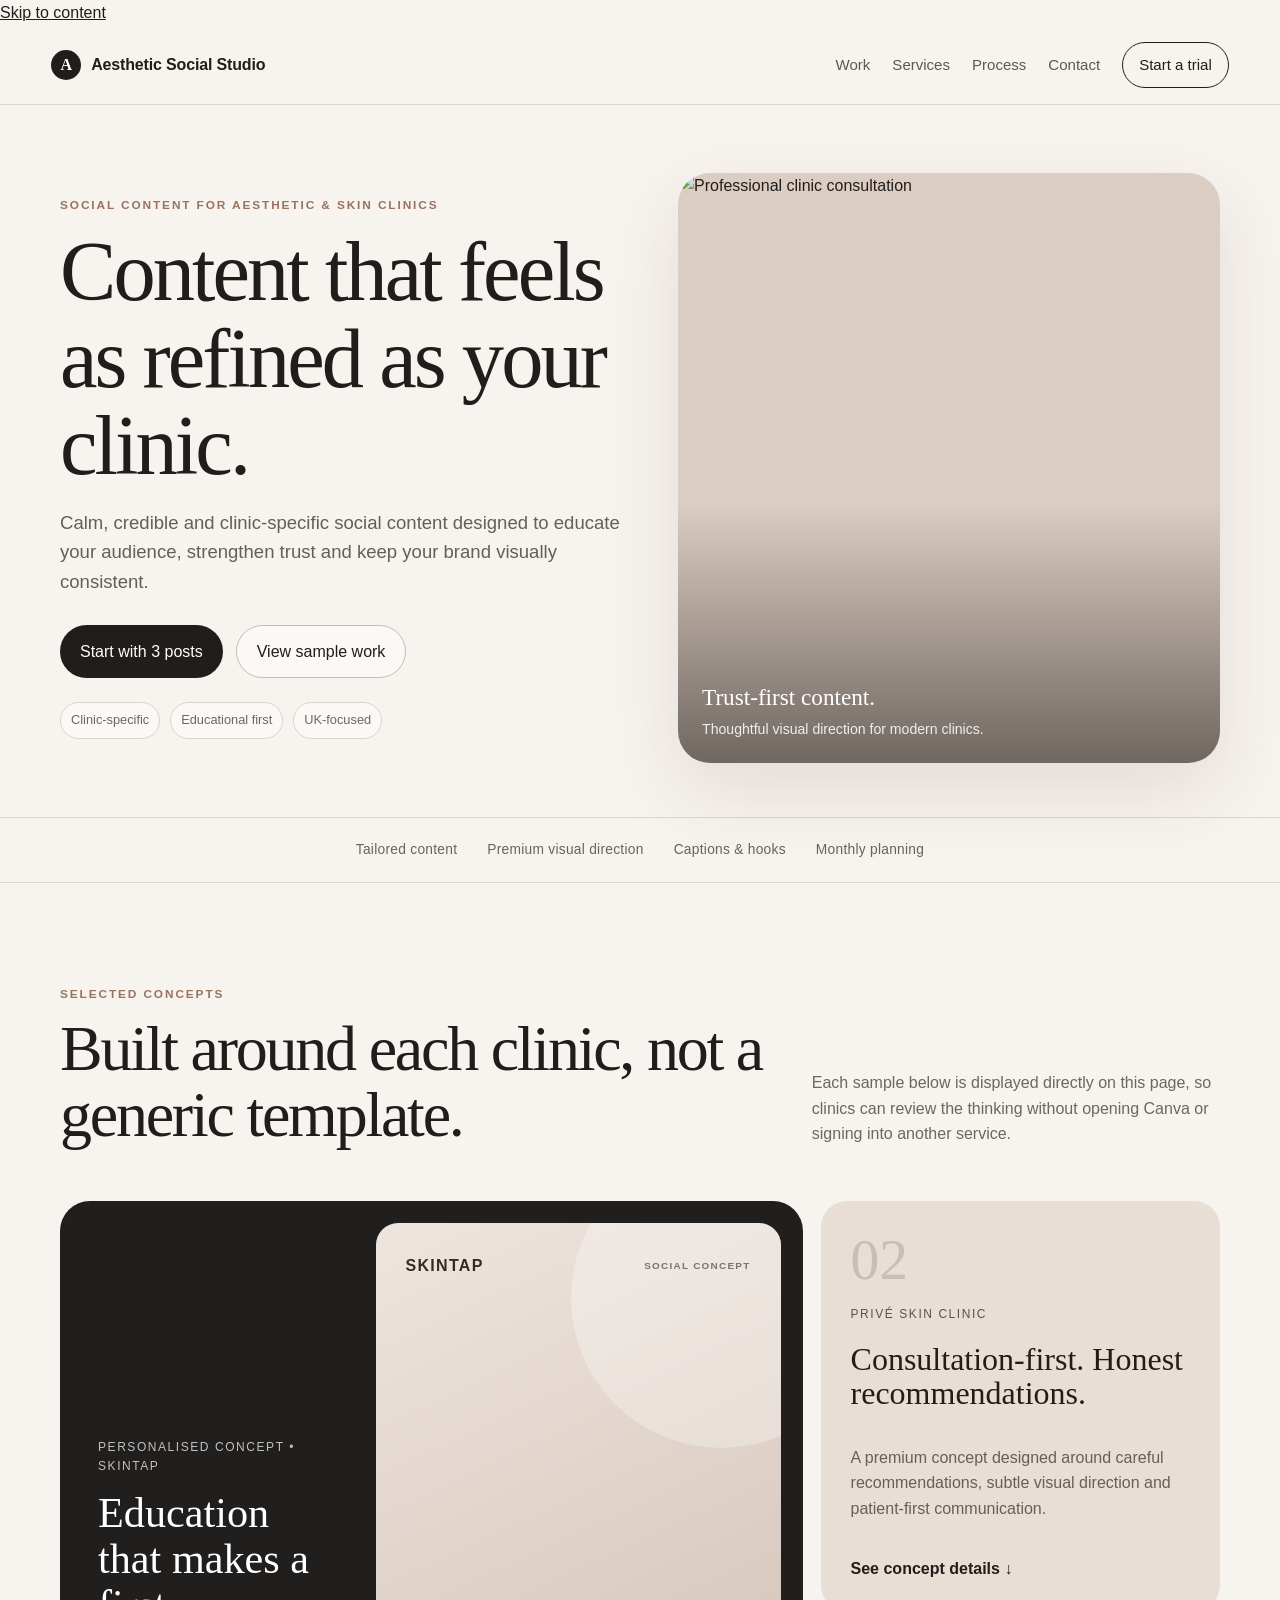
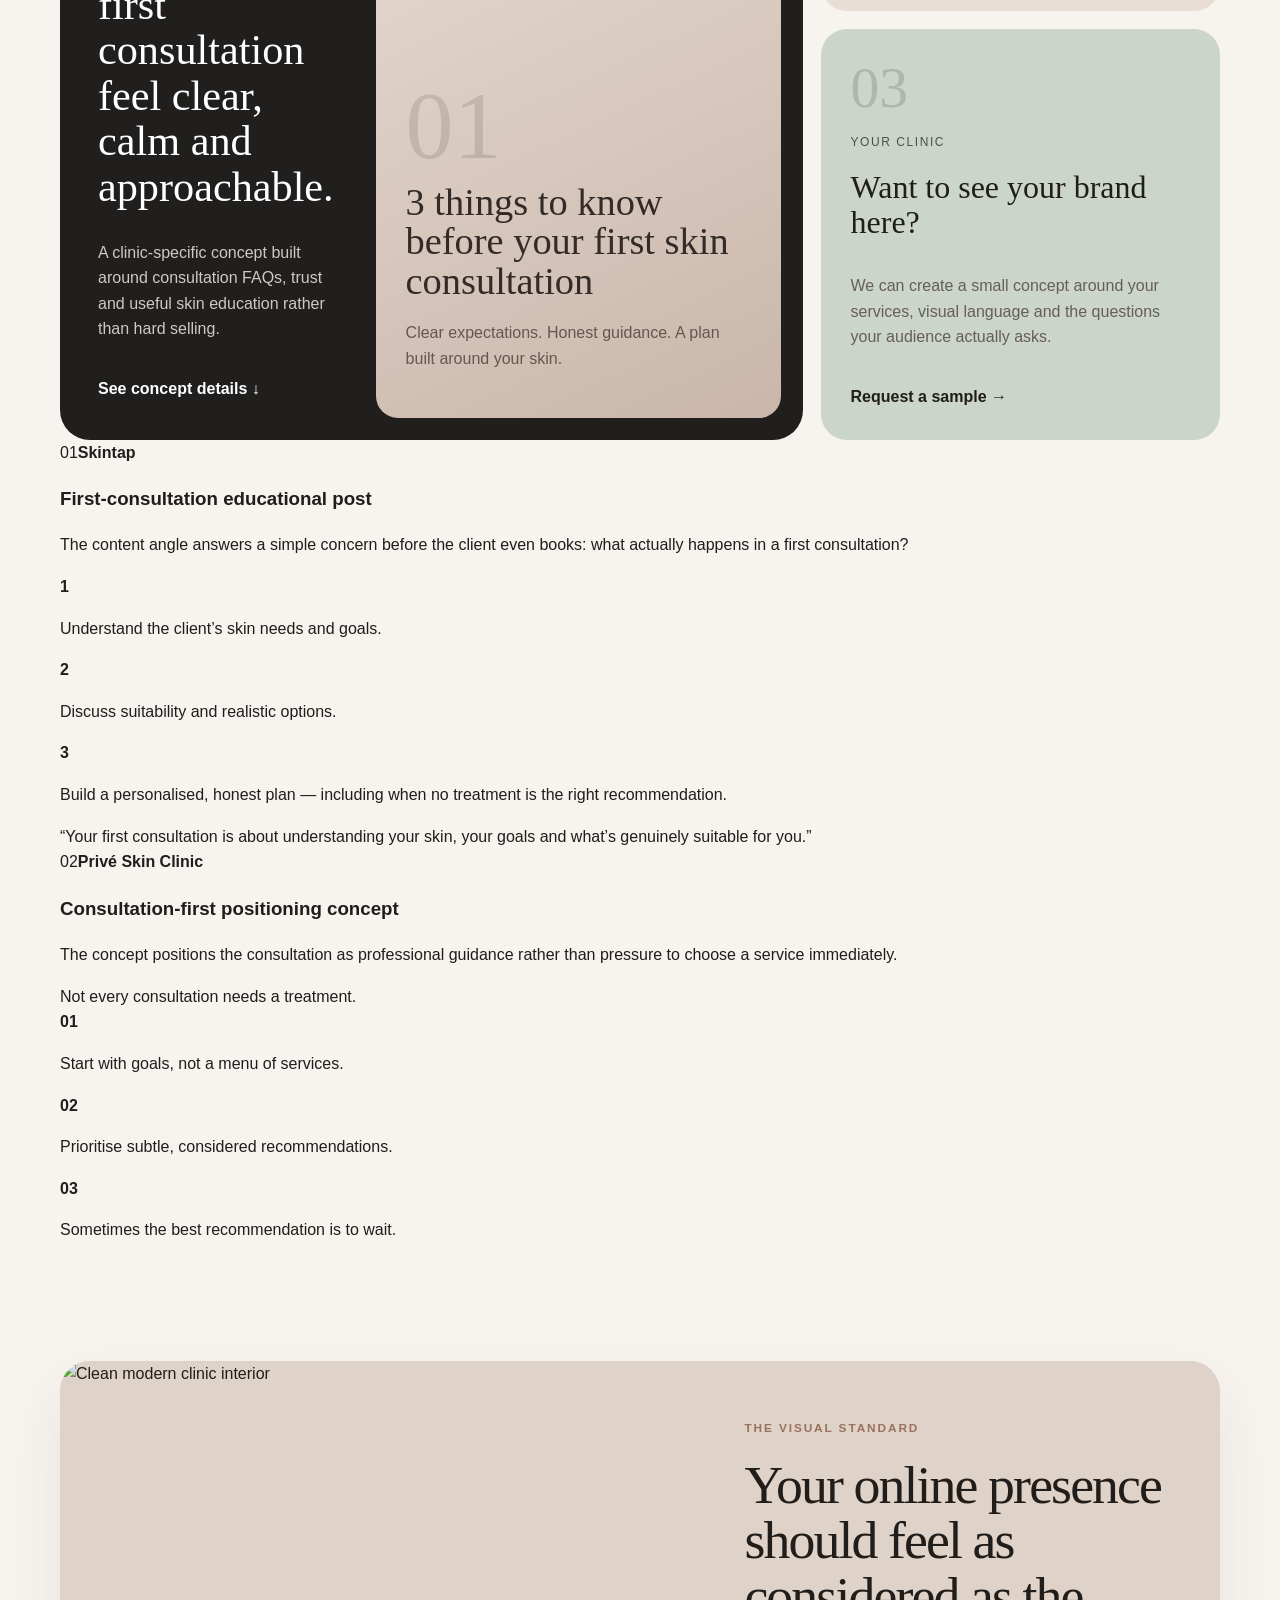
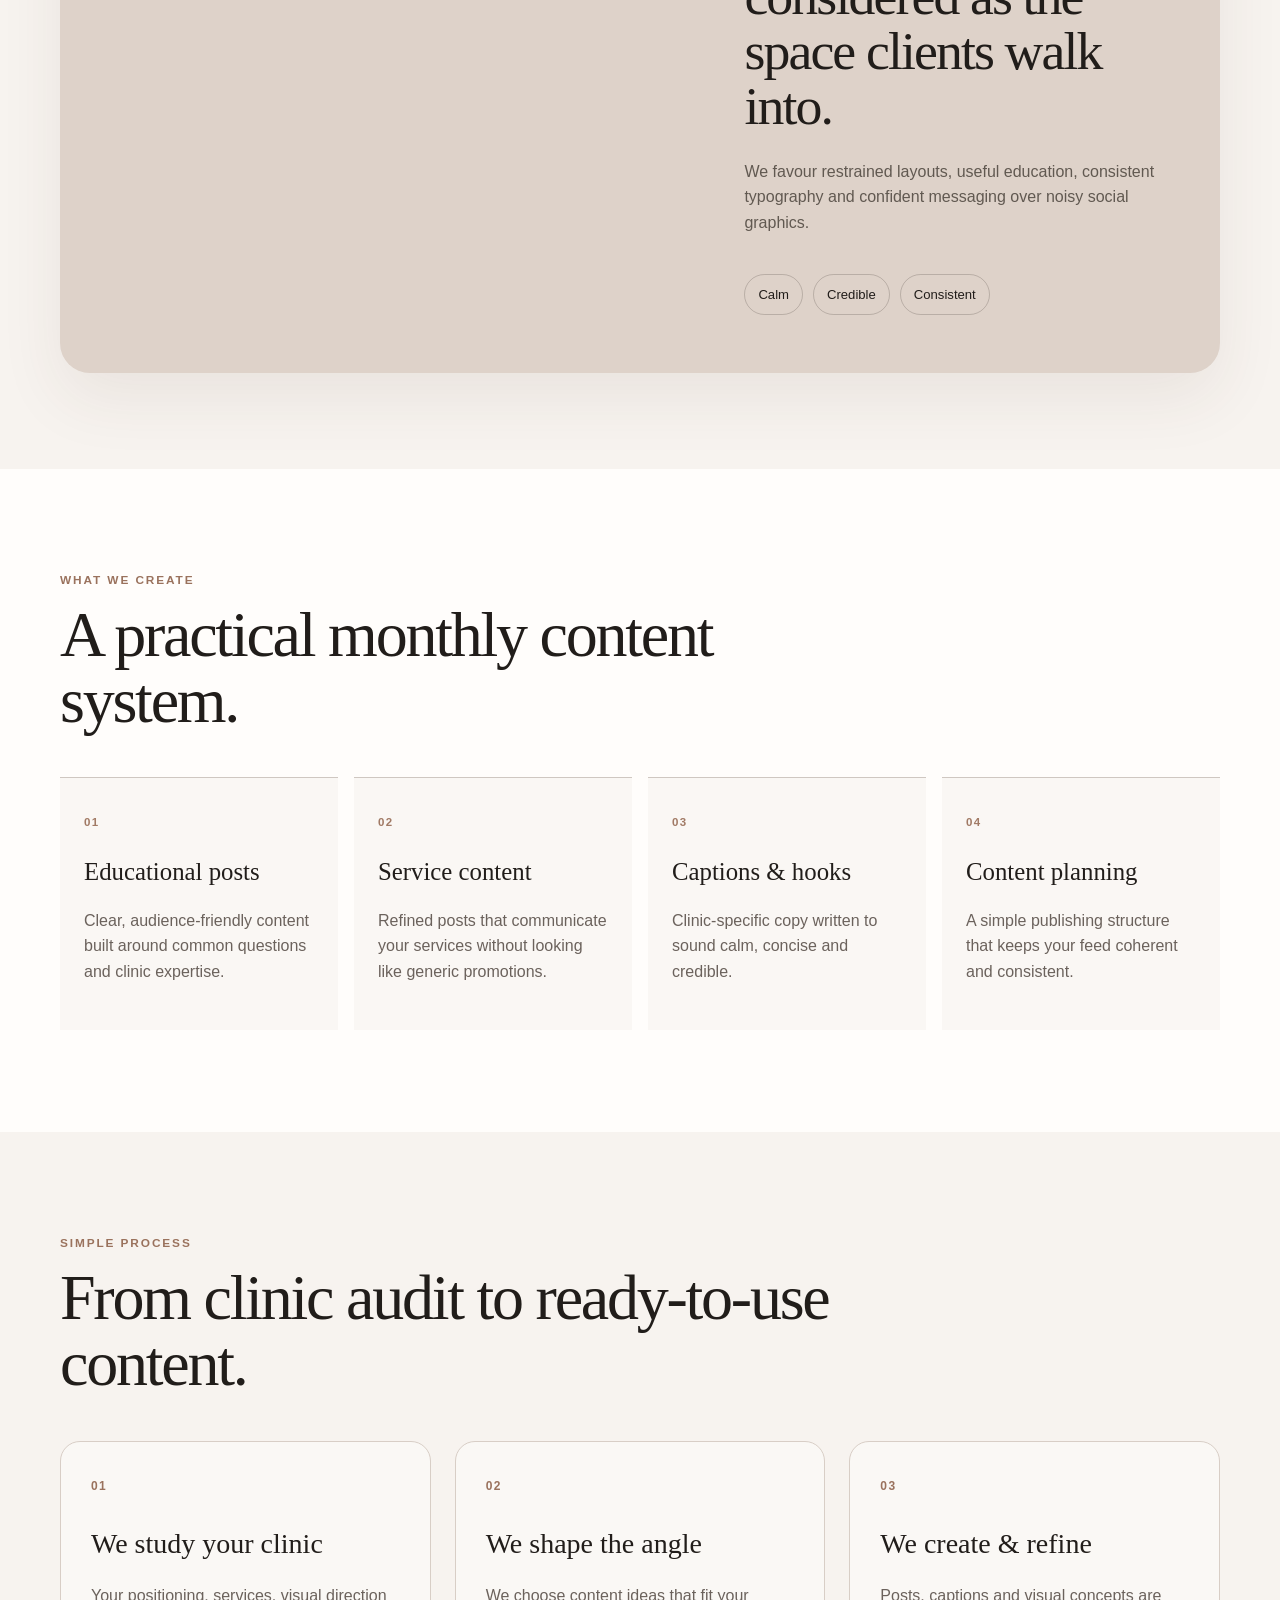
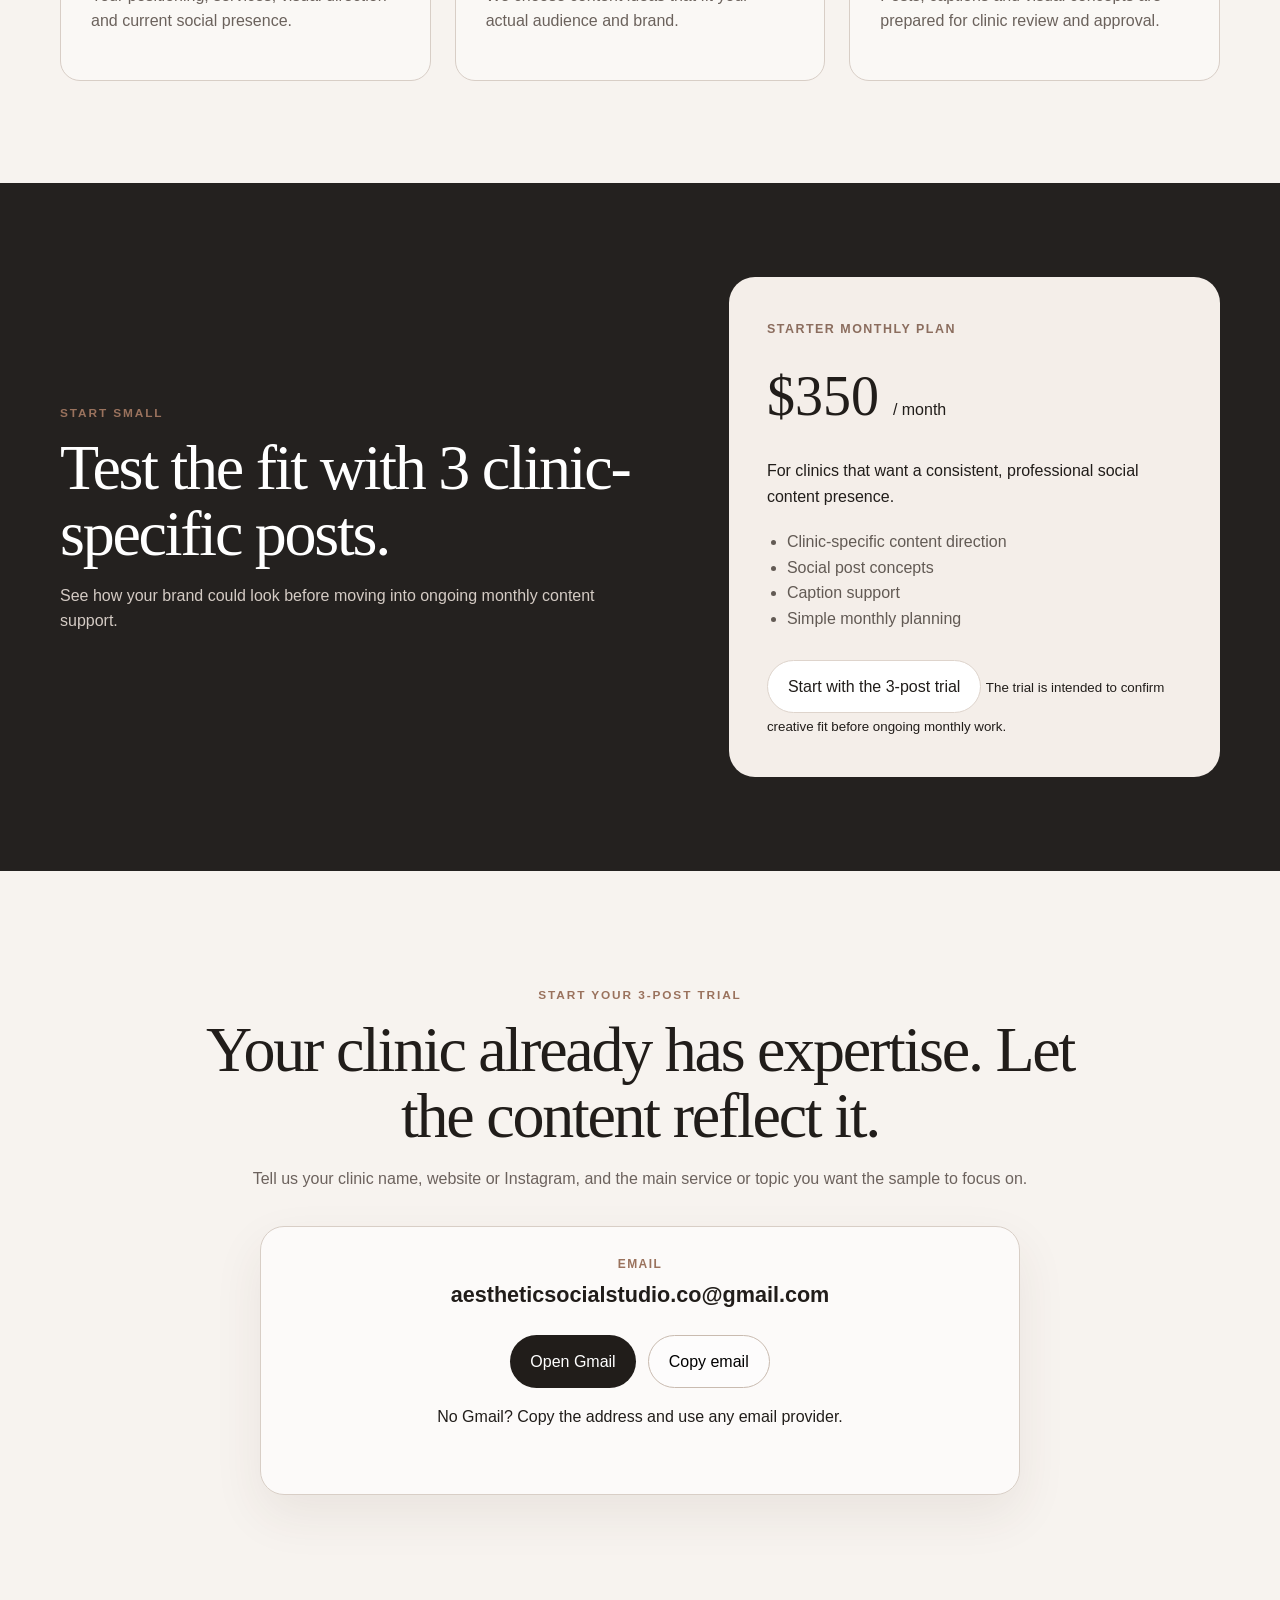
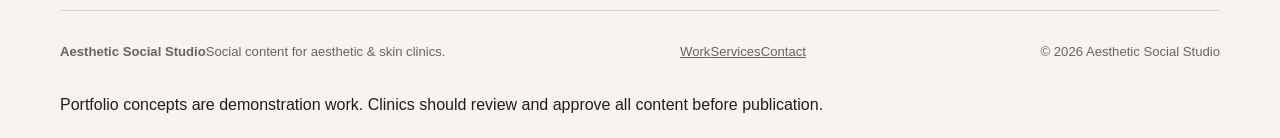
==== commit 8026a602: "Audit and strengthen landing page conversion flow" ====
--- a/index.html
+++ b/index.html
@@ -3,25 +3,34 @@
 <head>
   <meta charset="utf-8">
   <meta name="viewport" content="width=device-width, initial-scale=1">
-  <meta name="description" content="Aesthetic Social Studio creates refined social media content for aesthetic and skin clinics.">
+  <meta name="description" content="Aesthetic Social Studio creates refined social media content for aesthetic and skin clinics, including educational posts, captions, content planning and personalised trial concepts.">
   <meta name="theme-color" content="#f5efe9">
+  <meta property="og:title" content="Aesthetic Social Studio | Social Content for Clinics">
+  <meta property="og:description" content="Calm, credible and clinic-specific social content for aesthetic and skin clinics.">
+  <meta property="og:type" content="website">
+  <meta property="og:url" content="https://yopisimoni.github.io/aesthetic-social-studio/">
+  <meta name="twitter:card" content="summary">
+  <link rel="canonical" href="https://yopisimoni.github.io/aesthetic-social-studio/">
   <title>Aesthetic Social Studio | Social Content for Clinics</title>
   <link rel="preconnect" href="https://images.pexels.com">
   <link rel="stylesheet" href="styles.css">
 </head>
 <body>
+  <a class="skip-link" href="#main">Skip to content</a>
+
   <header class="site-header">
-    <a class="brand" href="#top"><span class="brand-mark">A</span><span>Aesthetic Social Studio</span></a>
-    <nav>
+    <a class="brand" href="#top" aria-label="Aesthetic Social Studio home"><span class="brand-mark">A</span><span>Aesthetic Social Studio</span></a>
+    <nav aria-label="Primary navigation">
       <a href="#work">Work</a>
       <a href="#services">Services</a>
       <a href="#process">Process</a>
+      <a href="#contact">Contact</a>
       <a class="nav-cta" href="#contact">Start a trial</a>
     </nav>
   </header>
 
-  <main id="top">
-    <section class="hero section-shell">
+  <main id="main">
+    <section id="top" class="hero section-shell">
       <div class="hero-copy">
         <p class="eyebrow">Social content for aesthetic &amp; skin clinics</p>
         <h1>Content that feels as refined as your clinic.</h1>
@@ -30,13 +39,13 @@
           <a class="button primary" href="#contact">Start with 3 posts</a>
           <a class="button secondary" href="#work">View sample work</a>
         </div>
-        <div class="mini-proof">
+        <div class="mini-proof" aria-label="Service strengths">
           <span>Clinic-specific</span><span>Educational first</span><span>UK-focused</span>
         </div>
       </div>
 
       <figure class="hero-visual">
-        <img src="https://images.pexels.com/photos/4586740/pexels-photo-4586740.jpeg?auto=compress&cs=tinysrgb&w=1400" alt="A professional skin consultation in a clinic" loading="eager">
+        <img src="https://images.pexels.com/photos/4586740/pexels-photo-4586740.jpeg?auto=compress&cs=tinysrgb&w=1400" alt="Professional clinic consultation" loading="eager" fetchpriority="high">
         <figcaption><strong>Trust-first content.</strong><span>Thoughtful visual direction for modern clinics.</span></figcaption>
       </figure>
     </section>
@@ -48,44 +57,70 @@
     <section id="work" class="section-shell section-block">
       <div class="section-heading split-heading">
         <div><p class="eyebrow">Selected concepts</p><h2>Built around each clinic, not a generic template.</h2></div>
-        <p>We study the clinic first, then shape the content angle, copy and visual direction around its positioning and audience.</p>
+        <p>Each sample below is displayed directly on this page, so clinics can review the thinking without opening Canva or signing into another service.</p>
       </div>
 
       <div class="portfolio-layout">
-        <article class="featured-work">
+        <article class="featured-work" id="skintap-sample">
           <div class="featured-copy">
             <span class="project-tag">Personalised concept • Skintap</span>
             <h3>Education that makes a first consultation feel clear, calm and approachable.</h3>
-            <p>A clinic-specific content concept built around consultation FAQs, trust and skin education rather than hard selling.</p>
-            <a class="text-link" href="https://www.canva.com/d/JXLeXkZyPQs6bcD" target="_blank" rel="noopener">View Skintap sample ↗</a>
+            <p>A clinic-specific concept built around consultation FAQs, trust and useful skin education rather than hard selling.</p>
+            <a class="text-link" href="#skintap-details">See concept details ↓</a>
           </div>
-          <div class="social-preview skintap-preview" aria-label="Stylised Skintap social post preview">
+          <div class="social-preview skintap-preview" aria-label="Skintap social post concept">
             <div class="preview-top"><span>SKINTAP</span><small>SOCIAL CONCEPT</small></div>
             <div class="preview-body"><span class="preview-index">01</span><h4>3 things to know before your first skin consultation</h4><p>Clear expectations. Honest guidance. A plan built around your skin.</p></div>
           </div>
         </article>
 
-        <article class="work-card prive-card">
+        <article class="work-card prive-card" id="prive-sample">
           <div class="card-number">02</div>
           <span class="project-tag">Privé Skin Clinic</span>
-          <h3>Natural results. Honest recommendations.</h3>
-          <p>A premium social concept designed around subtle outcomes and consultation-first communication.</p>
-          <a class="text-link" href="https://www.canva.com/d/EjryJacd8kVgnBu" target="_blank" rel="noopener">View Privé sample ↗</a>
+          <h3>Consultation-first. Honest recommendations.</h3>
+          <p>A premium concept designed around careful recommendations, subtle visual direction and patient-first communication.</p>
+          <a class="text-link" href="#prive-details">See concept details ↓</a>
         </article>
 
         <article class="work-card request-card">
           <div class="card-number">03</div>
           <span class="project-tag">Your clinic</span>
           <h3>Want to see your brand here?</h3>
-          <p>We can create a small concept around your services, visual language and most useful audience questions.</p>
+          <p>We can create a small concept around your services, visual language and the questions your audience actually asks.</p>
           <a class="text-link" href="#contact">Request a sample →</a>
+        </article>
+      </div>
+
+      <div class="case-study-grid" aria-label="Portfolio case study details">
+        <article class="case-study" id="skintap-details">
+          <div class="case-study-meta"><span>01</span><strong>Skintap</strong></div>
+          <h3>First-consultation educational post</h3>
+          <p class="case-study-intro">The content angle answers a simple concern before the client even books: what actually happens in a first consultation?</p>
+          <div class="concept-points">
+            <div><strong>1</strong><p>Understand the client’s skin needs and goals.</p></div>
+            <div><strong>2</strong><p>Discuss suitability and realistic options.</p></div>
+            <div><strong>3</strong><p>Build a personalised, honest plan — including when no treatment is the right recommendation.</p></div>
+          </div>
+          <div class="concept-caption">“Your first consultation is about understanding your skin, your goals and what’s genuinely suitable for you.”</div>
+        </article>
+
+        <article class="case-study" id="prive-details">
+          <div class="case-study-meta"><span>02</span><strong>Privé Skin Clinic</strong></div>
+          <h3>Consultation-first positioning concept</h3>
+          <p class="case-study-intro">The concept positions the consultation as professional guidance rather than pressure to choose a service immediately.</p>
+          <div class="concept-quote">Not every consultation needs a treatment.</div>
+          <div class="concept-points compact">
+            <div><strong>01</strong><p>Start with goals, not a menu of services.</p></div>
+            <div><strong>02</strong><p>Prioritise subtle, considered recommendations.</p></div>
+            <div><strong>03</strong><p>Sometimes the best recommendation is to wait.</p></div>
+          </div>
         </article>
       </div>
     </section>
 
     <section class="visual-story section-shell" aria-label="Clinic visual direction">
       <div class="visual-story-image">
-        <img src="https://images.pexels.com/photos/10521230/pexels-photo-10521230.jpeg?auto=compress&cs=tinysrgb&w=1600" alt="Clean modern aesthetic clinic interior" loading="lazy">
+        <img src="https://images.pexels.com/photos/10521230/pexels-photo-10521230.jpeg?auto=compress&cs=tinysrgb&w=1600" alt="Clean modern clinic interior" loading="lazy">
       </div>
       <div class="visual-story-copy">
         <p class="eyebrow">The visual standard</p>
@@ -112,36 +147,51 @@
       <div class="process-grid">
         <article><strong>01</strong><h3>We study your clinic</h3><p>Your positioning, services, visual direction and current social presence.</p></article>
         <article><strong>02</strong><h3>We shape the angle</h3><p>We choose content ideas that fit your actual audience and brand.</p></article>
-        <article><strong>03</strong><h3>We create &amp; refine</h3><p>Posts, captions and visual concepts are prepared for review and approval.</p></article>
+        <article><strong>03</strong><h3>We create &amp; refine</h3><p>Posts, captions and visual concepts are prepared for clinic review and approval.</p></article>
       </div>
     </section>
 
-    <section class="offer-section">
+    <section class="offer-section" aria-label="Starter offer">
       <div class="section-shell offer-inner">
         <div class="offer-copy"><p class="eyebrow">Start small</p><h2>Test the fit with 3 clinic-specific posts.</h2><p>See how your brand could look before moving into ongoing monthly content support.</p></div>
-        <div class="offer-card"><span>Starter monthly plan</span><div class="price">$350 <small>/ month</small></div><p>For clinics that want a consistent, professional social content presence.</p><ul><li>Clinic-specific content direction</li><li>Social post concepts</li><li>Caption support</li><li>Simple monthly planning</li></ul><a class="button light-button" href="#contact">Start with the 3-post trial</a></div>
+        <div class="offer-card">
+          <span>Starter monthly plan</span>
+          <div class="price">$350 <small>/ month</small></div>
+          <p>For clinics that want a consistent, professional social content presence.</p>
+          <ul><li>Clinic-specific content direction</li><li>Social post concepts</li><li>Caption support</li><li>Simple monthly planning</li></ul>
+          <a class="button light-button" href="#contact">Start with the 3-post trial</a>
+          <small class="pricing-note">The trial is intended to confirm creative fit before ongoing monthly work.</small>
+        </div>
       </div>
     </section>
 
     <section id="contact" class="section-shell final-cta">
       <p class="eyebrow">Start your 3-post trial</p>
       <h2>Your clinic already has expertise. Let the content reflect it.</h2>
-      <p>Tell us about your clinic and we’ll start with a focused sample concept.</p>
+      <p>Tell us your clinic name, website or Instagram, and the main service or topic you want the sample to focus on.</p>
       <div class="contact-card">
         <div class="contact-email">
           <span>Email</span>
           <strong>aestheticsocialstudio.co@gmail.com</strong>
         </div>
         <div class="contact-actions">
-          <a class="button primary" href="https://mail.google.com/mail/?view=cm&fs=1&to=aestheticsocialstudio.co@gmail.com&su=3-post%20clinic%20trial" target="_blank" rel="noopener">Open Gmail</a>
+          <a class="button primary" href="https://mail.google.com/mail/?view=cm&fs=1&to=aestheticsocialstudio.co@gmail.com&su=3-post%20clinic%20trial&body=Clinic%20name%3A%0AWebsite%20or%20Instagram%3A%0AMain%20service%20or%20topic%3A" target="_blank" rel="noopener noreferrer">Open Gmail</a>
           <button class="button secondary copy-email" type="button" data-email="aestheticsocialstudio.co@gmail.com">Copy email</button>
         </div>
+        <p class="contact-help">No Gmail? Copy the address and use any email provider.</p>
         <p class="copy-status" aria-live="polite"></p>
       </div>
     </section>
   </main>
 
-  <footer><div class="section-shell footer-inner"><span>© <span id="year"></span> Aesthetic Social Studio</span><span>Portfolio concepts are demonstration work and should be reviewed by each clinic before publication.</span></div></footer>
+  <footer>
+    <div class="section-shell footer-inner">
+      <div><strong>Aesthetic Social Studio</strong><span>Social content for aesthetic &amp; skin clinics.</span></div>
+      <div class="footer-links"><a href="#work">Work</a><a href="#services">Services</a><a href="#contact">Contact</a></div>
+      <span>© <span id="year"></span> Aesthetic Social Studio</span>
+    </div>
+    <div class="section-shell disclaimer">Portfolio concepts are demonstration work. Clinics should review and approve all content before publication.</div>
+  </footer>
   <script src="script.js"></script>
 </body>
 </html>
--- a/styles.css
+++ b/styles.css
@@ -1 +1 @@
-*{box-sizing:border-box}html{scroll-behavior:smooth}body{margin:0;font-family:Inter,ui-sans-serif,-apple-system,BlinkMacSystemFont,"Segoe UI",sans-serif;background:#f7f3ef;color:#211d1a;line-height:1.6}img{display:block;width:100%;height:auto}a{color:inherit}.section-shell{width:min(1160px,92%);margin:0 auto}.site-header{position:sticky;top:0;z-index:20;display:flex;justify-content:space-between;align-items:center;padding:16px 4%;background:rgba(247,243,239,.92);backdrop-filter:blur(14px);border-bottom:1px solid rgba(214,202,192,.75)}.brand{display:flex;align-items:center;gap:10px;text-decoration:none;font-weight:750;letter-spacing:-.01em}.brand-mark{display:grid;place-items:center;width:30px;height:30px;border-radius:50%;background:#211d1a;color:#fff;font-family:Georgia,serif}.site-header nav{display:flex;gap:22px;align-items:center}.site-header nav a{text-decoration:none;font-size:.94rem;color:#5f5751}.site-header nav a:hover{color:#211d1a}.nav-cta{padding:10px 16px!important;border:1px solid #211d1a;border-radius:999px;color:#211d1a!important}.hero{min-height:78vh;display:grid;grid-template-columns:1.02fr .98fr;gap:54px;align-items:center;padding:68px 0 54px}.eyebrow{text-transform:uppercase;letter-spacing:.16em;font-size:.74rem;font-weight:800;color:#9a725d;margin:0 0 12px}.hero h1,.section-heading h2,.visual-story-copy h2,.offer-inner h2,.final-cta h2{font-family:Georgia,"Times New Roman",serif;font-weight:400;line-height:1.03;letter-spacing:-.035em;margin:.15em 0}.hero h1{font-size:clamp(3.2rem,6.6vw,6.5rem);max-width:820px}.lead{font-size:1.16rem;max-width:650px;color:#665e58}.actions{display:flex;gap:13px;flex-wrap:wrap;margin-top:28px}.button{display:inline-flex;align-items:center;justify-content:center;text-decoration:none;padding:13px 20px;border-radius:999px;font-weight:750;transition:.2s ease}.button:hover{transform:translateY(-1px)}.primary{background:#211d1a;color:white}.secondary{border:1px solid #c9bbb0;background:rgba(255,255,255,.5)}.mini-proof{display:flex;gap:10px;flex-wrap:wrap;margin-top:24px}.mini-proof span{font-size:.8rem;padding:7px 10px;border:1px solid #ddd2ca;border-radius:999px;color:#70665f;background:rgba(255,255,255,.4)}.hero-visual{position:relative;margin:0;border-radius:32px;overflow:hidden;min-height:590px;background:#dccdc2;box-shadow:0 28px 80px rgba(80,56,43,.12)}.hero-visual img{height:590px;object-fit:cover;object-position:center}.hero-visual:after{content:"";position:absolute;inset:0;background:linear-gradient(to top,rgba(21,18,16,.55),transparent 44%)}.hero-visual figcaption{position:absolute;z-index:2;left:24px;right:24px;bottom:22px;color:white;display:flex;flex-direction:column;gap:2px}.hero-visual figcaption strong{font-family:Georgia,serif;font-size:1.45rem;font-weight:400}.hero-visual figcaption span{font-size:.88rem;opacity:.88}.trust-strip{display:flex;justify-content:center;gap:30px;flex-wrap:wrap;padding:21px;border-top:1px solid #ded5cf;border-bottom:1px solid #ded5cf;font-size:.86rem;color:#6c625d;letter-spacing:.02em}.section-block{padding:102px 0}.section-heading{max-width:790px;margin-bottom:44px}.section-heading h2{font-size:clamp(2.5rem,5vw,4.5rem)}.split-heading{display:grid;grid-template-columns:1fr .58fr;gap:48px;max-width:none;align-items:end}.split-heading>p{color:#6e665f;margin-bottom:10px}.portfolio-layout{display:grid;grid-template-columns:1.45fr .78fr;gap:18px}.featured-work{grid-row:span 2;display:grid;grid-template-columns:.85fr 1.15fr;background:#211f1d;color:white;border-radius:30px;overflow:hidden;min-height:640px}.featured-copy{padding:38px;display:flex;flex-direction:column;justify-content:flex-end}.featured-copy h3{font-family:Georgia,serif;font-size:clamp(2rem,3.3vw,3.35rem);font-weight:400;line-height:1.08;margin:14px 0}.featured-copy p{color:#d0c8c1}.project-tag{font-size:.75rem;text-transform:uppercase;letter-spacing:.13em;opacity:.72}.text-link{text-decoration:none;font-weight:750;margin-top:18px;display:inline-block}.social-preview{position:relative;margin:22px 22px 22px 0;border-radius:22px;background:linear-gradient(155deg,#eee5de 0%,#cab6aa 100%);color:#332b27;padding:30px;display:flex;flex-direction:column;justify-content:space-between;overflow:hidden}.social-preview:before{content:"";position:absolute;width:300px;height:300px;border-radius:50%;background:rgba(255,255,255,.28);right:-90px;top:-75px}.preview-top{display:flex;justify-content:space-between;align-items:center;position:relative;z-index:1;font-weight:800;letter-spacing:.08em}.preview-top small{font-size:.62rem;opacity:.62}.preview-body{position:relative;z-index:1}.preview-index{display:block;font-family:Georgia,serif;font-size:6rem;line-height:.8;color:rgba(50,39,33,.14)}.preview-body h4{font-family:Georgia,serif;font-weight:400;font-size:clamp(2rem,3vw,3.2rem);line-height:1.04;margin:18px 0}.preview-body p{max-width:380px;color:#65564e}.work-card{border-radius:26px;padding:30px;min-height:310px;display:flex;flex-direction:column;background:#e8ded6}.work-card h3{font-family:Georgia,serif;font-size:2rem;font-weight:400;line-height:1.08;margin:18px 0}.work-card p{color:#665e58}.prive-card{background:#e8ded6}.request-card{background:#cbd5ca}.card-number{font-family:Georgia,serif;font-size:3.6rem;line-height:1;color:rgba(33,29,26,.16);margin-bottom:16px}.visual-story{display:grid;grid-template-columns:1.08fr .92fr;gap:0;border-radius:30px;overflow:hidden;background:#ded2c9;margin-bottom:96px;box-shadow:0 25px 65px rgba(76,55,42,.08)}.visual-story-image img{height:100%;min-height:520px;object-fit:cover}.visual-story-copy{padding:58px;display:flex;flex-direction:column;justify-content:center}.visual-story-copy h2{font-size:clamp(2.4rem,4.2vw,4rem)}.visual-story-copy p:not(.eyebrow){color:#615951}.principles{display:flex;gap:10px;flex-wrap:wrap;margin-top:22px}.principles span{padding:9px 13px;border:1px solid rgba(54,47,43,.22);border-radius:999px;font-size:.82rem}.services-section{background:#fffdfb}.services-grid{display:grid;grid-template-columns:repeat(4,1fr);gap:16px}.services-grid article{padding:30px 24px;border-top:1px solid #cfc7c1;background:#faf7f4}.services-grid article span{font-size:.72rem;color:#a17a65;letter-spacing:.12em;font-weight:800}.services-grid h3{font-family:Georgia,serif;font-size:1.55rem;font-weight:400;margin:18px 0 10px}.services-grid p{color:#6b625c}.process-grid{display:grid;grid-template-columns:repeat(3,1fr);gap:24px}.process-grid article{padding:30px;border:1px solid #d8cec6;border-radius:20px;background:rgba(255,255,255,.35)}.process-grid strong{font-size:.75rem;color:#9a725d;letter-spacing:.12em}.process-grid h3{font-family:Georgia,serif;font-weight:400;font-size:1.75rem;margin:24px 0 8px}.process-grid p{color:#6b625c}.offer-section{background:#24211f;color:white}.offer-inner{display:grid;grid-template-columns:1fr .82fr;gap:70px;padding:94px 0;align-items:center}.offer-inner h2{font-size:clamp(2.7rem,5vw,4.9rem)}.offer-copy>p:not(.eyebrow){color:#d4cbc4;max-width:580px}.offer-card{background:#f4eee9;color:#211d1a;padding:38px;border-radius:26px}.offer-card>span{font-size:.78rem;text-transform:uppercase;letter-spacing:.12em;color:#8b6d5e;font-weight:800}.price{font-family:Georgia,serif;font-size:3.5rem;margin:12px 0}.price small{font-family:Inter,sans-serif;font-size:1rem}.offer-card ul{padding-left:20px;color:#625a54;margin:20px 0 28px}.light-button{background:white;color:#211d1a;border:1px solid #ded4cc}.final-cta{text-align:center;padding:115px 0}.final-cta h2{font-size:clamp(2.7rem,5vw,4.7rem);max-width:920px;margin:0 auto 18px}.final-cta>p:not(.eyebrow){color:#6c625d;margin-bottom:28px}.footer-inner{display:flex;justify-content:space-between;gap:20px;padding:30px 0;border-top:1px solid #d8d0ca;font-size:.82rem;color:#6c625d}footer{padding-bottom:20px}@media(max-width:980px){.hero{grid-template-columns:1fr;gap:34px}.hero-visual{min-height:480px}.hero-visual img{height:480px}.split-heading{grid-template-columns:1fr;gap:18px}.portfolio-layout{grid-template-columns:1fr}.featured-work{grid-row:auto;grid-template-columns:1fr 1fr;min-height:520px}.visual-story{grid-template-columns:1fr}.visual-story-image img{min-height:420px}.services-grid{grid-template-columns:repeat(2,1fr)}}@media(max-width:720px){.site-header nav a:not(.nav-cta){display:none}.brand span:last-child{font-size:.9rem}.hero{padding:48px 0}.hero h1{font-size:clamp(3rem,15vw,4.7rem)}.hero-visual,.hero-visual img{min-height:400px;height:400px}.featured-work{grid-template-columns:1fr}.social-preview{min-height:460px;margin:0 18px 18px}.services-grid,.process-grid{grid-template-columns:1fr}.section-block{padding:72px 0}.visual-story{margin-bottom:70px}.visual-story-copy{padding:34px}.offer-inner{grid-template-columns:1fr;gap:30px;padding:72px 0}.footer-inner{flex-direction:column}.final-cta{padding:80px 0}.button{width:100%}.actions{flex-direction:column}}+*{box-sizing:border-box}html{scroll-behavior:smooth}body{margin:0;font-family:Inter,ui-sans-serif,-apple-system,BlinkMacSystemFont,"Segoe UI",sans-serif;background:#f7f3ef;color:#211d1a;line-height:1.6}img{display:block;width:100%;height:auto}a{color:inherit}.section-shell{width:min(1160px,92%);margin:0 auto}.site-header{position:sticky;top:0;z-index:20;display:flex;justify-content:space-between;align-items:center;padding:16px 4%;background:rgba(247,243,239,.92);backdrop-filter:blur(14px);border-bottom:1px solid rgba(214,202,192,.75)}.brand{display:flex;align-items:center;gap:10px;text-decoration:none;font-weight:750;letter-spacing:-.01em}.brand-mark{display:grid;place-items:center;width:30px;height:30px;border-radius:50%;background:#211d1a;color:#fff;font-family:Georgia,serif}.site-header nav{display:flex;gap:22px;align-items:center}.site-header nav a{text-decoration:none;font-size:.94rem;color:#5f5751}.site-header nav a:hover{color:#211d1a}.nav-cta{padding:10px 16px!important;border:1px solid #211d1a;border-radius:999px;color:#211d1a!important}.hero{min-height:78vh;display:grid;grid-template-columns:1.02fr .98fr;gap:54px;align-items:center;padding:68px 0 54px}.eyebrow{text-transform:uppercase;letter-spacing:.16em;font-size:.74rem;font-weight:800;color:#9a725d;margin:0 0 12px}.hero h1,.section-heading h2,.visual-story-copy h2,.offer-inner h2,.final-cta h2{font-family:Georgia,"Times New Roman",serif;font-weight:400;line-height:1.03;letter-spacing:-.035em;margin:.15em 0}.hero h1{font-size:clamp(3.2rem,6.6vw,6.5rem);max-width:820px}.lead{font-size:1.16rem;max-width:650px;color:#665e58}.actions{display:flex;gap:13px;flex-wrap:wrap;margin-top:28px}.button{display:inline-flex;align-items:center;justify-content:center;text-decoration:none;padding:13px 20px;border-radius:999px;font-weight:750;transition:.2s ease;border:0;cursor:pointer;font:inherit}.button:hover{transform:translateY(-1px)}.primary{background:#211d1a;color:white}.secondary{border:1px solid #c9bbb0;background:rgba(255,255,255,.5)}.mini-proof{display:flex;gap:10px;flex-wrap:wrap;margin-top:24px}.mini-proof span{font-size:.8rem;padding:7px 10px;border:1px solid #ddd2ca;border-radius:999px;color:#70665f;background:rgba(255,255,255,.4)}.hero-visual{position:relative;margin:0;border-radius:32px;overflow:hidden;min-height:590px;background:#dccdc2;box-shadow:0 28px 80px rgba(80,56,43,.12)}.hero-visual img{height:590px;object-fit:cover;object-position:center}.hero-visual:after{content:"";position:absolute;inset:0;background:linear-gradient(to top,rgba(21,18,16,.55),transparent 44%)}.hero-visual figcaption{position:absolute;z-index:2;left:24px;right:24px;bottom:22px;color:white;display:flex;flex-direction:column;gap:2px}.hero-visual figcaption strong{font-family:Georgia,serif;font-size:1.45rem;font-weight:400}.hero-visual figcaption span{font-size:.88rem;opacity:.88}.trust-strip{display:flex;justify-content:center;gap:30px;flex-wrap:wrap;padding:21px;border-top:1px solid #ded5cf;border-bottom:1px solid #ded5cf;font-size:.86rem;color:#6c625d;letter-spacing:.02em}.section-block{padding:102px 0}.section-heading{max-width:790px;margin-bottom:44px}.section-heading h2{font-size:clamp(2.5rem,5vw,4.5rem)}.split-heading{display:grid;grid-template-columns:1fr .58fr;gap:48px;max-width:none;align-items:end}.split-heading>p{color:#6e665f;margin-bottom:10px}.portfolio-layout{display:grid;grid-template-columns:1.45fr .78fr;gap:18px}.featured-work{grid-row:span 2;display:grid;grid-template-columns:.85fr 1.15fr;background:#211f1d;color:white;border-radius:30px;overflow:hidden;min-height:640px}.featured-copy{padding:38px;display:flex;flex-direction:column;justify-content:flex-end}.featured-copy h3{font-family:Georgia,serif;font-size:clamp(2rem,3.3vw,3.35rem);font-weight:400;line-height:1.08;margin:14px 0}.featured-copy p{color:#d0c8c1}.project-tag{font-size:.75rem;text-transform:uppercase;letter-spacing:.13em;opacity:.72}.text-link{text-decoration:none;font-weight:750;margin-top:18px;display:inline-block}.social-preview{position:relative;margin:22px 22px 22px 0;border-radius:22px;background:linear-gradient(155deg,#eee5de 0%,#cab6aa 100%);color:#332b27;padding:30px;display:flex;flex-direction:column;justify-content:space-between;overflow:hidden}.social-preview:before{content:"";position:absolute;width:300px;height:300px;border-radius:50%;background:rgba(255,255,255,.28);right:-90px;top:-75px}.preview-top{display:flex;justify-content:space-between;align-items:center;position:relative;z-index:1;font-weight:800;letter-spacing:.08em}.preview-top small{font-size:.62rem;opacity:.62}.preview-body{position:relative;z-index:1}.preview-index{display:block;font-family:Georgia,serif;font-size:6rem;line-height:.8;color:rgba(50,39,33,.14)}.preview-body h4{font-family:Georgia,serif;font-weight:400;font-size:clamp(2rem,3vw,3.2rem);line-height:1.04;margin:18px 0}.preview-body p{max-width:380px;color:#65564e}.work-card{border-radius:26px;padding:30px;min-height:310px;display:flex;flex-direction:column;background:#e8ded6}.work-card h3{font-family:Georgia,serif;font-size:2rem;font-weight:400;line-height:1.08;margin:18px 0}.work-card p{color:#665e58}.prive-card{background:#e8ded6}.request-card{background:#cbd5ca}.card-number{font-family:Georgia,serif;font-size:3.6rem;line-height:1;color:rgba(33,29,26,.16);margin-bottom:16px}.visual-story{display:grid;grid-template-columns:1.08fr .92fr;gap:0;border-radius:30px;overflow:hidden;background:#ded2c9;margin-bottom:96px;box-shadow:0 25px 65px rgba(76,55,42,.08)}.visual-story-image img{height:100%;min-height:520px;object-fit:cover}.visual-story-copy{padding:58px;display:flex;flex-direction:column;justify-content:center}.visual-story-copy h2{font-size:clamp(2.4rem,4.2vw,4rem)}.visual-story-copy p:not(.eyebrow){color:#615951}.principles{display:flex;gap:10px;flex-wrap:wrap;margin-top:22px}.principles span{padding:9px 13px;border:1px solid rgba(54,47,43,.22);border-radius:999px;font-size:.82rem}.services-section{background:#fffdfb}.services-grid{display:grid;grid-template-columns:repeat(4,1fr);gap:16px}.services-grid article{padding:30px 24px;border-top:1px solid #cfc7c1;background:#faf7f4}.services-grid article span{font-size:.72rem;color:#a17a65;letter-spacing:.12em;font-weight:800}.services-grid h3{font-family:Georgia,serif;font-size:1.55rem;font-weight:400;margin:18px 0 10px}.services-grid p{color:#6b625c}.process-grid{display:grid;grid-template-columns:repeat(3,1fr);gap:24px}.process-grid article{padding:30px;border:1px solid #d8cec6;border-radius:20px;background:rgba(255,255,255,.35)}.process-grid strong{font-size:.75rem;color:#9a725d;letter-spacing:.12em}.process-grid h3{font-family:Georgia,serif;font-weight:400;font-size:1.75rem;margin:24px 0 8px}.process-grid p{color:#6b625c}.offer-section{background:#24211f;color:white}.offer-inner{display:grid;grid-template-columns:1fr .82fr;gap:70px;padding:94px 0;align-items:center}.offer-inner h2{font-size:clamp(2.7rem,5vw,4.9rem)}.offer-copy>p:not(.eyebrow){color:#d4cbc4;max-width:580px}.offer-card{background:#f4eee9;color:#211d1a;padding:38px;border-radius:26px}.offer-card>span{font-size:.78rem;text-transform:uppercase;letter-spacing:.12em;color:#8b6d5e;font-weight:800}.price{font-family:Georgia,serif;font-size:3.5rem;margin:12px 0}.price small{font-family:Inter,sans-serif;font-size:1rem}.offer-card ul{padding-left:20px;color:#625a54;margin:20px 0 28px}.light-button{background:white;color:#211d1a;border:1px solid #ded4cc}.final-cta{text-align:center;padding:115px 0;scroll-margin-top:90px}.final-cta h2{font-size:clamp(2.7rem,5vw,4.7rem);max-width:920px;margin:0 auto 18px}.final-cta>p:not(.eyebrow){color:#6c625d;margin-bottom:28px}.contact-card{max-width:760px;margin:34px auto 0;padding:28px;border:1px solid #d8cec6;border-radius:24px;background:rgba(255,255,255,.62);box-shadow:0 20px 50px rgba(80,56,43,.08)}.contact-email{display:flex;flex-direction:column;gap:4px}.contact-email span{font-size:.75rem;text-transform:uppercase;letter-spacing:.12em;color:#9a725d;font-weight:800}.contact-email strong{font-size:clamp(1rem,3vw,1.35rem);overflow-wrap:anywhere}.contact-actions{display:flex;gap:12px;justify-content:center;flex-wrap:wrap;margin-top:22px}.copy-status{min-height:1.4em;margin:12px 0 0!important;color:#6c625d;font-size:.9rem}.footer-inner{display:flex;justify-content:space-between;gap:20px;padding:30px 0;border-top:1px solid #d8d0ca;font-size:.82rem;color:#6c625d}footer{padding-bottom:20px}@media(max-width:980px){.hero{grid-template-columns:1fr;gap:34px}.hero-visual{min-height:480px}.hero-visual img{height:480px}.split-heading{grid-template-columns:1fr;gap:18px}.portfolio-layout{grid-template-columns:1fr}.featured-work{grid-row:auto;grid-template-columns:1fr 1fr;min-height:520px}.visual-story{grid-template-columns:1fr}.visual-story-image img{min-height:420px}.services-grid{grid-template-columns:repeat(2,1fr)}}@media(max-width:720px){.site-header nav a:not(.nav-cta){display:none}.brand span:last-child{font-size:.9rem}.hero{padding:48px 0}.hero h1{font-size:clamp(3rem,15vw,4.7rem)}.hero-visual,.hero-visual img{min-height:400px;height:400px}.featured-work{grid-template-columns:1fr}.social-preview{min-height:460px;margin:0 18px 18px}.services-grid,.process-grid{grid-template-columns:1fr}.section-block{padding:72px 0}.visual-story{margin-bottom:70px}.visual-story-copy{padding:34px}.offer-inner{grid-template-columns:1fr;gap:30px;padding:72px 0}.footer-inner{flex-direction:column}.final-cta{padding:80px 0}.button{width:100%}.actions,.contact-actions{flex-direction:column}}
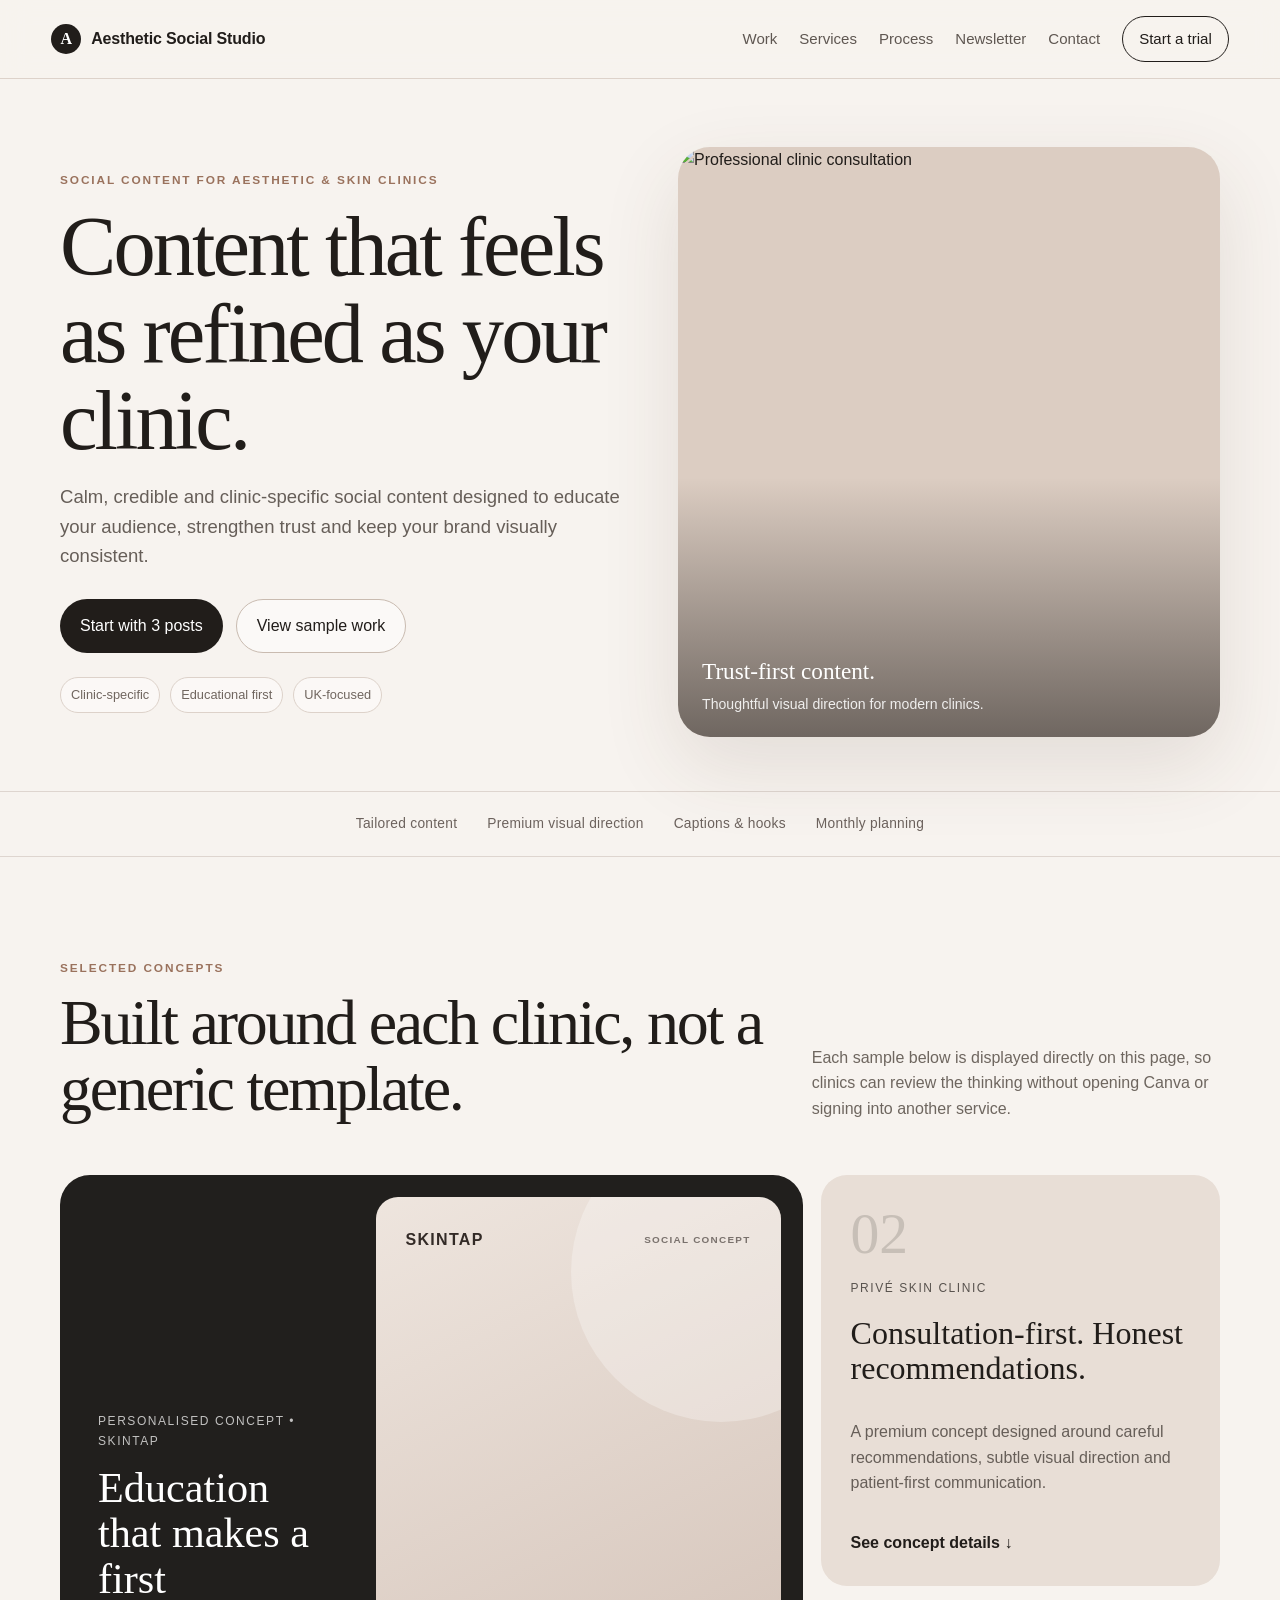
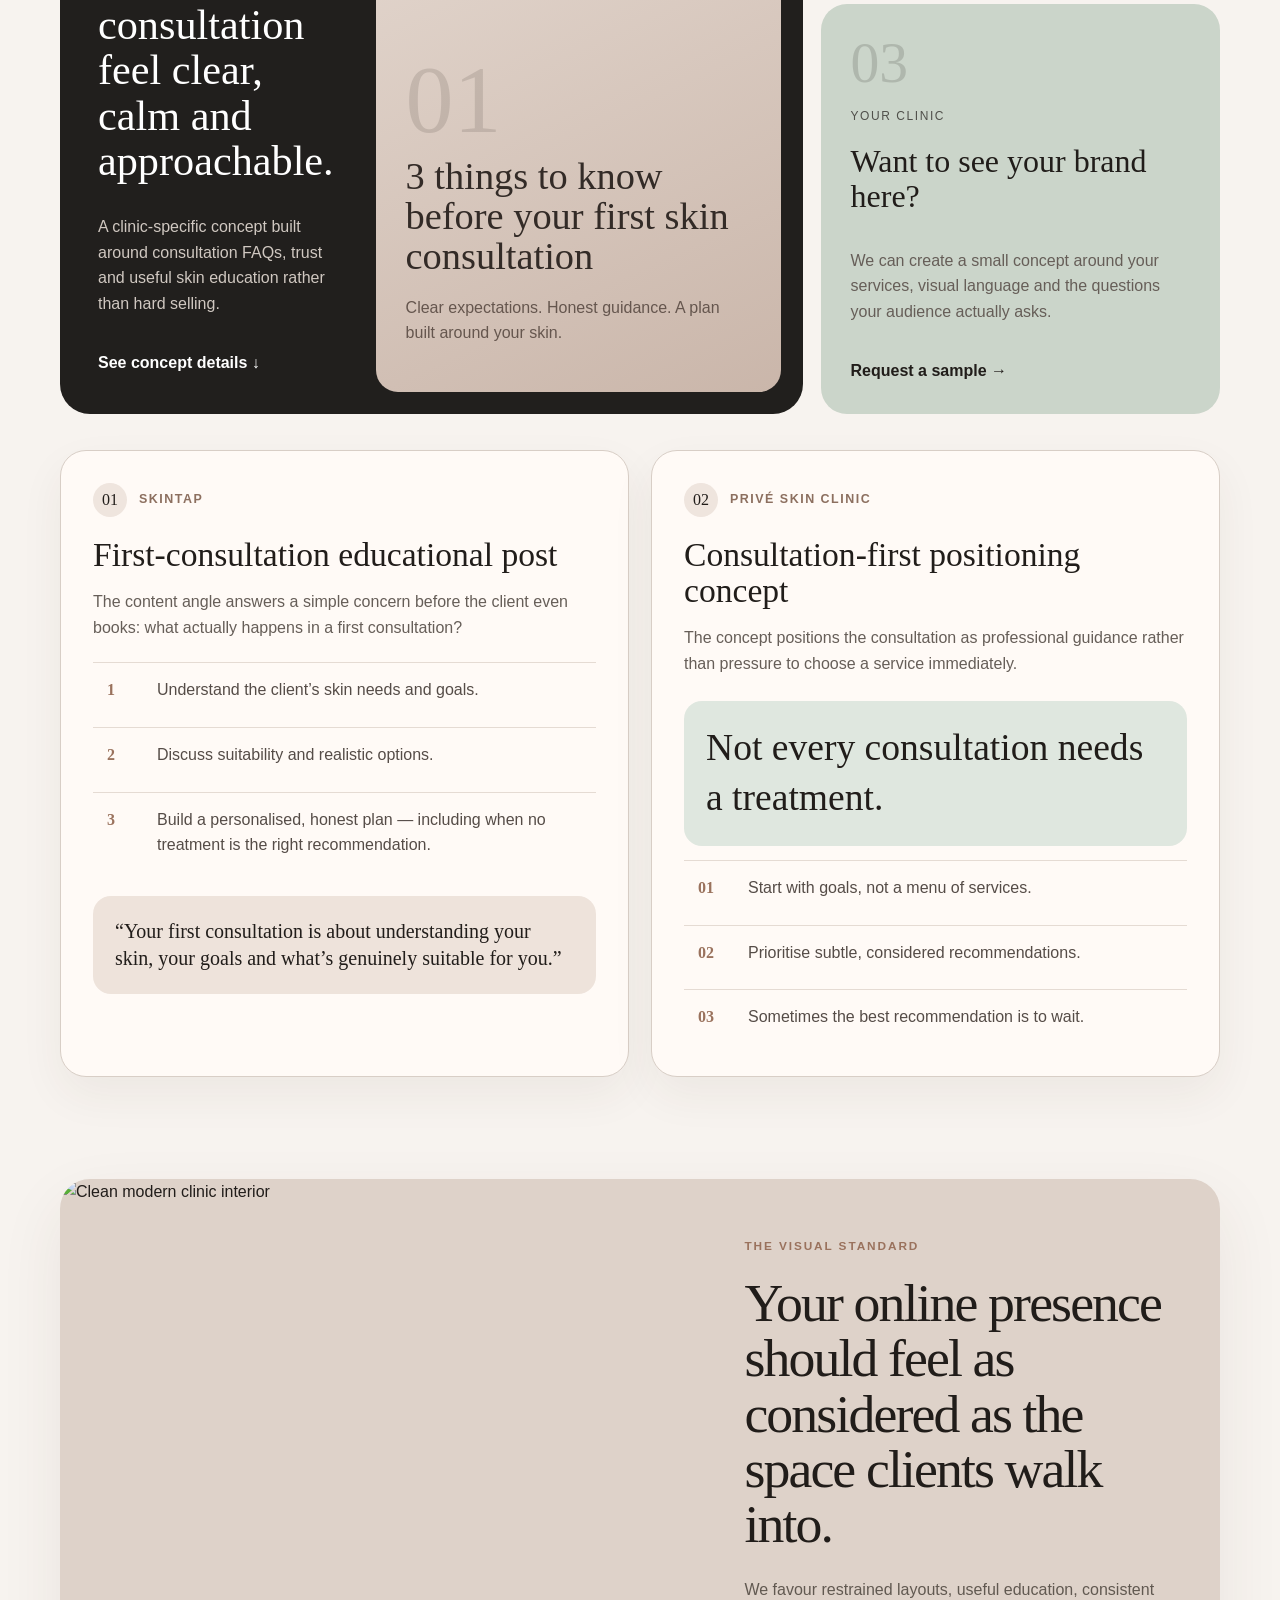
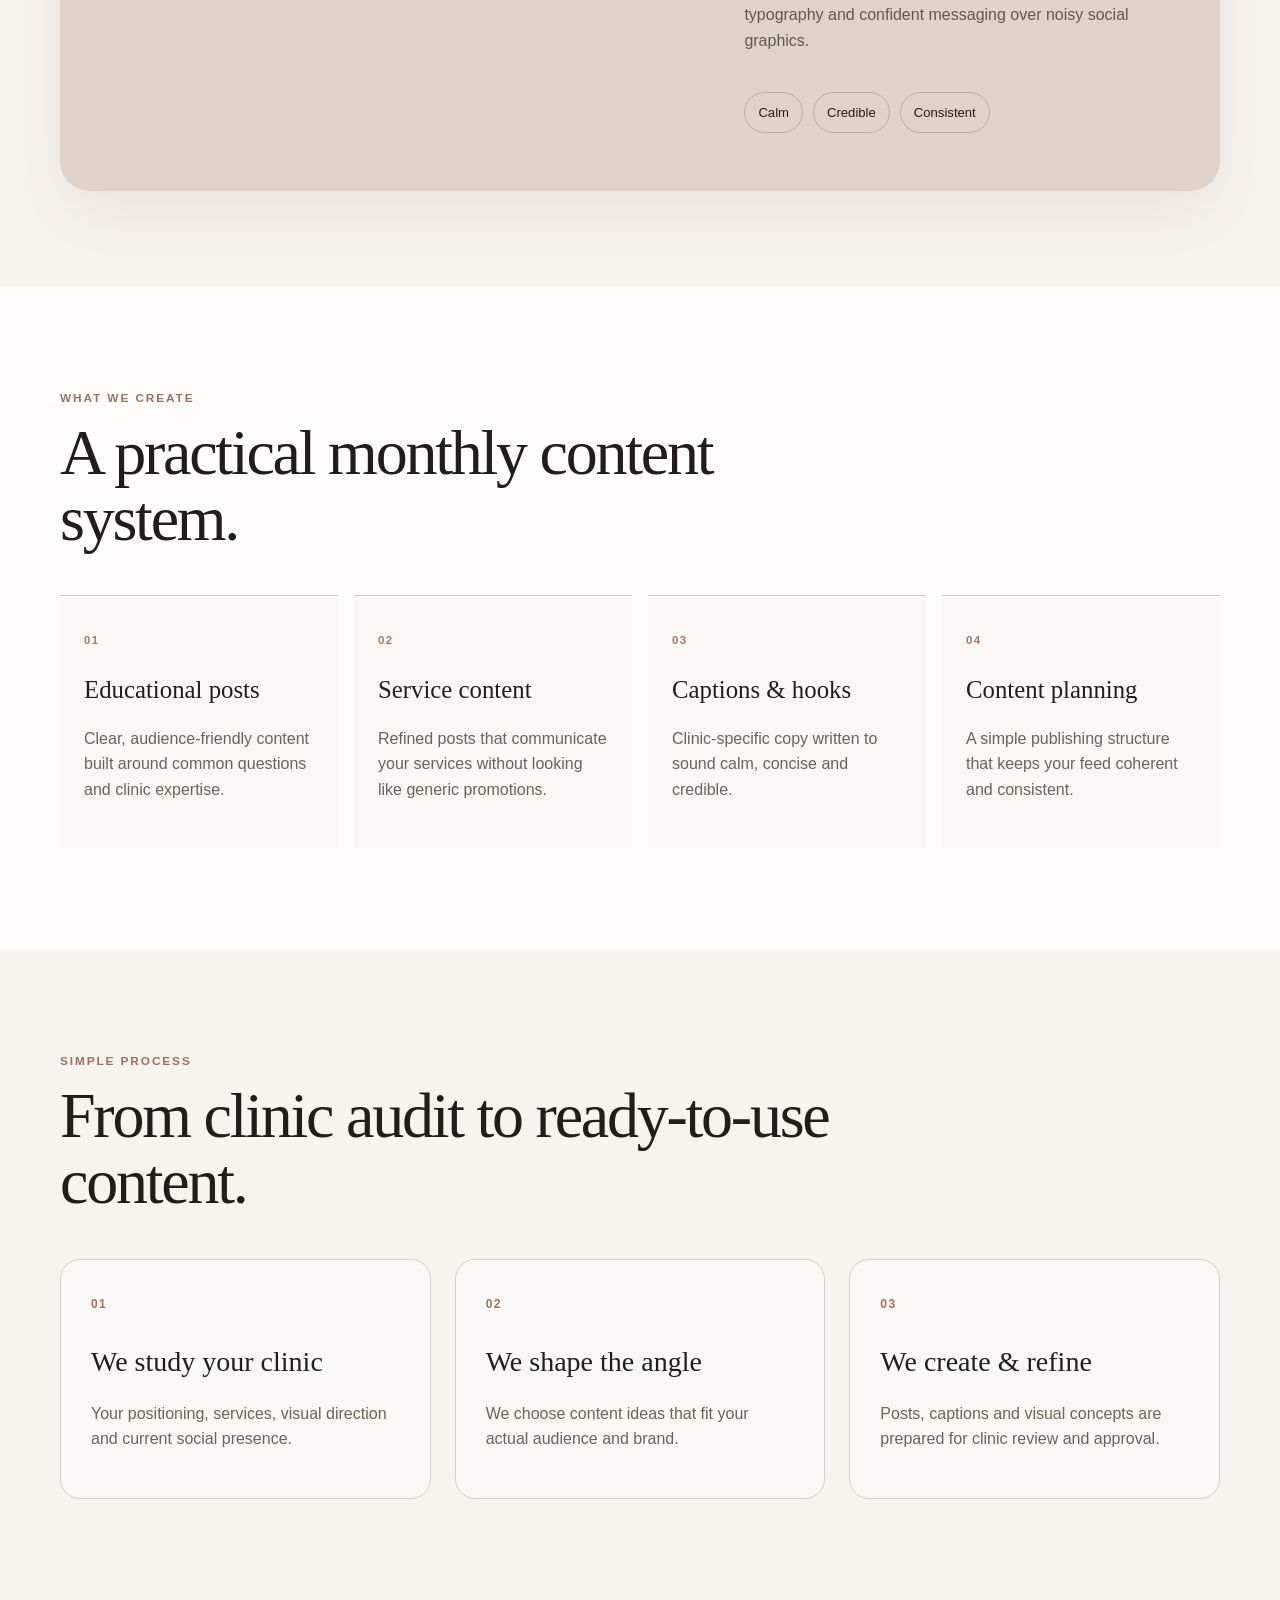
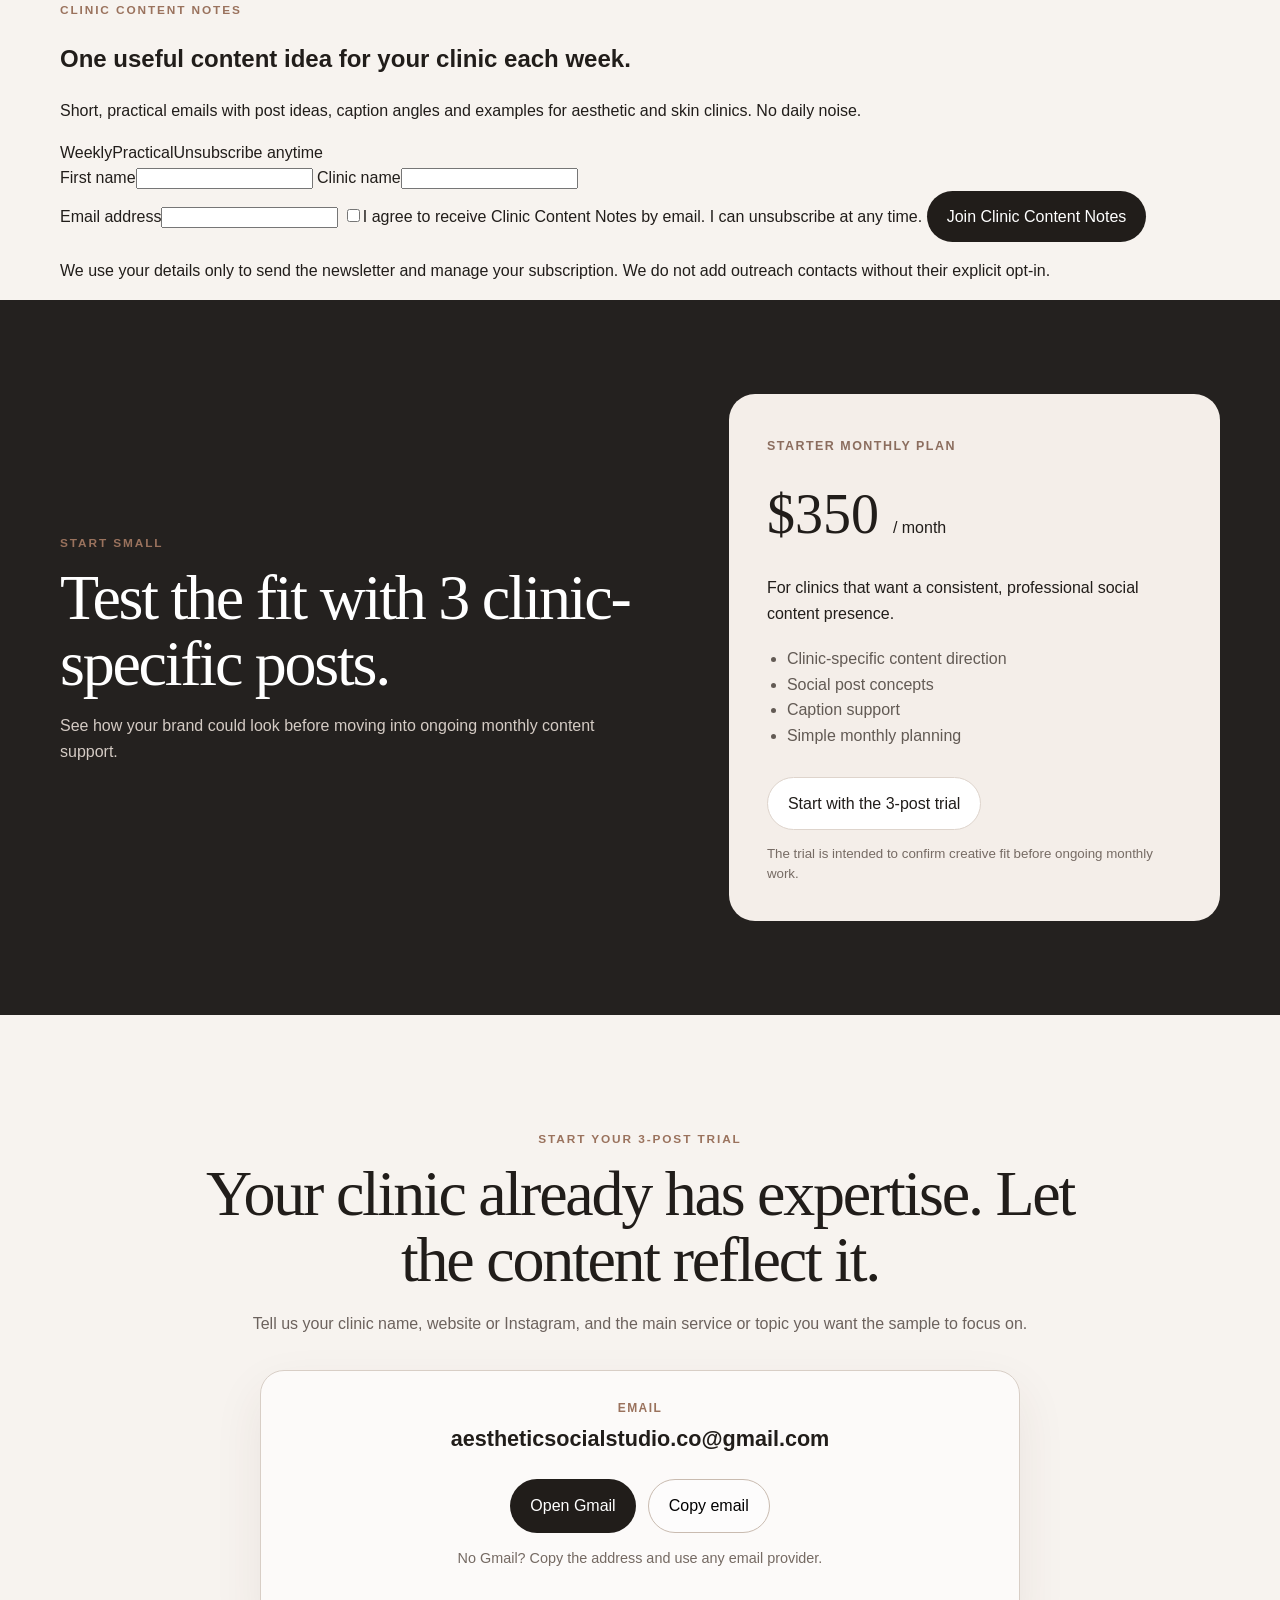
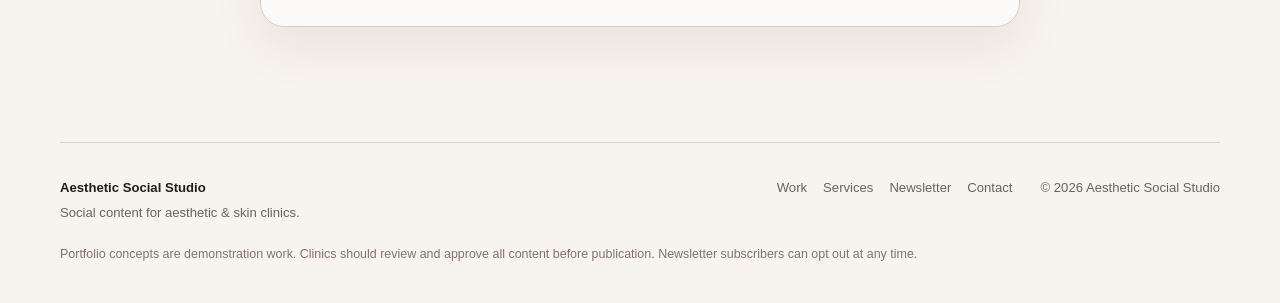
==== commit 5c007607: "Add newsletter signup and complete link audit" ====
--- a/index.html
+++ b/index.html
@@ -24,6 +24,7 @@
       <a href="#work">Work</a>
       <a href="#services">Services</a>
       <a href="#process">Process</a>
+      <a href="#newsletter">Newsletter</a>
       <a href="#contact">Contact</a>
       <a class="nav-cta" href="#contact">Start a trial</a>
     </nav>
@@ -148,6 +149,33 @@
         <article><strong>01</strong><h3>We study your clinic</h3><p>Your positioning, services, visual direction and current social presence.</p></article>
         <article><strong>02</strong><h3>We shape the angle</h3><p>We choose content ideas that fit your actual audience and brand.</p></article>
         <article><strong>03</strong><h3>We create &amp; refine</h3><p>Posts, captions and visual concepts are prepared for clinic review and approval.</p></article>
+      </div>
+    </section>
+
+    <section id="newsletter" class="newsletter-section">
+      <div class="section-shell newsletter-inner">
+        <div class="newsletter-copy">
+          <p class="eyebrow">Clinic Content Notes</p>
+          <h2>One useful content idea for your clinic each week.</h2>
+          <p>Short, practical emails with post ideas, caption angles and examples for aesthetic and skin clinics. No daily noise.</p>
+          <div class="newsletter-points"><span>Weekly</span><span>Practical</span><span>Unsubscribe anytime</span></div>
+        </div>
+        <form class="newsletter-form" action="https://formsubmit.co/aestheticsocialstudio.co@gmail.com" method="POST">
+          <input type="hidden" name="_subject" value="New Clinic Content Notes subscriber">
+          <input type="hidden" name="_template" value="table">
+          <input type="hidden" name="_captcha" value="false">
+          <input type="hidden" name="_next" value="https://yopisimoni.github.io/aesthetic-social-studio/?newsletter=thanks#newsletter">
+          <input type="hidden" name="Source" value="Aesthetic Social Studio landing page">
+          <div class="form-row">
+            <label>First name<input type="text" name="First name" autocomplete="given-name" maxlength="80" required></label>
+            <label>Clinic name<input type="text" name="Clinic name" autocomplete="organization" maxlength="120"></label>
+          </div>
+          <label>Email address<input type="email" name="Email" autocomplete="email" maxlength="180" required></label>
+          <label class="consent-row"><input type="checkbox" name="Consent" value="Yes — weekly marketing email consent given" required><span>I agree to receive Clinic Content Notes by email. I can unsubscribe at any time.</span></label>
+          <button class="button primary newsletter-submit" type="submit">Join Clinic Content Notes</button>
+          <p class="form-note">We use your details only to send the newsletter and manage your subscription. We do not add outreach contacts without their explicit opt-in.</p>
+          <p class="newsletter-status" aria-live="polite"></p>
+        </form>
       </div>
     </section>
 
@@ -175,7 +203,7 @@
           <strong>aestheticsocialstudio.co@gmail.com</strong>
         </div>
         <div class="contact-actions">
-          <a class="button primary" href="https://mail.google.com/mail/?view=cm&fs=1&to=aestheticsocialstudio.co@gmail.com&su=3-post%20clinic%20trial&body=Clinic%20name%3A%0AWebsite%20or%20Instagram%3A%0AMain%20service%20or%20topic%3A" target="_blank" rel="noopener noreferrer">Open Gmail</a>
+          <a class="button primary" href="https://mail.google.com/mail/?view=cm&amp;fs=1&amp;to=aestheticsocialstudio.co@gmail.com&amp;su=3-post%20clinic%20trial&amp;body=Clinic%20name%3A%0AWebsite%20or%20Instagram%3A%0AMain%20service%20or%20topic%3A" target="_blank" rel="noopener noreferrer">Open Gmail</a>
           <button class="button secondary copy-email" type="button" data-email="aestheticsocialstudio.co@gmail.com">Copy email</button>
         </div>
         <p class="contact-help">No Gmail? Copy the address and use any email provider.</p>
@@ -187,10 +215,10 @@
   <footer>
     <div class="section-shell footer-inner">
       <div><strong>Aesthetic Social Studio</strong><span>Social content for aesthetic &amp; skin clinics.</span></div>
-      <div class="footer-links"><a href="#work">Work</a><a href="#services">Services</a><a href="#contact">Contact</a></div>
+      <div class="footer-links"><a href="#work">Work</a><a href="#services">Services</a><a href="#newsletter">Newsletter</a><a href="#contact">Contact</a></div>
       <span>© <span id="year"></span> Aesthetic Social Studio</span>
     </div>
-    <div class="section-shell disclaimer">Portfolio concepts are demonstration work. Clinics should review and approve all content before publication.</div>
+    <div class="section-shell disclaimer">Portfolio concepts are demonstration work. Clinics should review and approve all content before publication. Newsletter subscribers can opt out at any time.</div>
   </footer>
   <script src="script.js"></script>
 </body>
--- a/styles.css
+++ b/styles.css
@@ -1 +1 @@
-*{box-sizing:border-box}html{scroll-behavior:smooth}body{margin:0;font-family:Inter,ui-sans-serif,-apple-system,BlinkMacSystemFont,"Segoe UI",sans-serif;background:#f7f3ef;color:#211d1a;line-height:1.6}img{display:block;width:100%;height:auto}a{color:inherit}.section-shell{width:min(1160px,92%);margin:0 auto}.site-header{position:sticky;top:0;z-index:20;display:flex;justify-content:space-between;align-items:center;padding:16px 4%;background:rgba(247,243,239,.92);backdrop-filter:blur(14px);border-bottom:1px solid rgba(214,202,192,.75)}.brand{display:flex;align-items:center;gap:10px;text-decoration:none;font-weight:750;letter-spacing:-.01em}.brand-mark{display:grid;place-items:center;width:30px;height:30px;border-radius:50%;background:#211d1a;color:#fff;font-family:Georgia,serif}.site-header nav{display:flex;gap:22px;align-items:center}.site-header nav a{text-decoration:none;font-size:.94rem;color:#5f5751}.site-header nav a:hover{color:#211d1a}.nav-cta{padding:10px 16px!important;border:1px solid #211d1a;border-radius:999px;color:#211d1a!important}.hero{min-height:78vh;display:grid;grid-template-columns:1.02fr .98fr;gap:54px;align-items:center;padding:68px 0 54px}.eyebrow{text-transform:uppercase;letter-spacing:.16em;font-size:.74rem;font-weight:800;color:#9a725d;margin:0 0 12px}.hero h1,.section-heading h2,.visual-story-copy h2,.offer-inner h2,.final-cta h2{font-family:Georgia,"Times New Roman",serif;font-weight:400;line-height:1.03;letter-spacing:-.035em;margin:.15em 0}.hero h1{font-size:clamp(3.2rem,6.6vw,6.5rem);max-width:820px}.lead{font-size:1.16rem;max-width:650px;color:#665e58}.actions{display:flex;gap:13px;flex-wrap:wrap;margin-top:28px}.button{display:inline-flex;align-items:center;justify-content:center;text-decoration:none;padding:13px 20px;border-radius:999px;font-weight:750;transition:.2s ease;border:0;cursor:pointer;font:inherit}.button:hover{transform:translateY(-1px)}.primary{background:#211d1a;color:white}.secondary{border:1px solid #c9bbb0;background:rgba(255,255,255,.5)}.mini-proof{display:flex;gap:10px;flex-wrap:wrap;margin-top:24px}.mini-proof span{font-size:.8rem;padding:7px 10px;border:1px solid #ddd2ca;border-radius:999px;color:#70665f;background:rgba(255,255,255,.4)}.hero-visual{position:relative;margin:0;border-radius:32px;overflow:hidden;min-height:590px;background:#dccdc2;box-shadow:0 28px 80px rgba(80,56,43,.12)}.hero-visual img{height:590px;object-fit:cover;object-position:center}.hero-visual:after{content:"";position:absolute;inset:0;background:linear-gradient(to top,rgba(21,18,16,.55),transparent 44%)}.hero-visual figcaption{position:absolute;z-index:2;left:24px;right:24px;bottom:22px;color:white;display:flex;flex-direction:column;gap:2px}.hero-visual figcaption strong{font-family:Georgia,serif;font-size:1.45rem;font-weight:400}.hero-visual figcaption span{font-size:.88rem;opacity:.88}.trust-strip{display:flex;justify-content:center;gap:30px;flex-wrap:wrap;padding:21px;border-top:1px solid #ded5cf;border-bottom:1px solid #ded5cf;font-size:.86rem;color:#6c625d;letter-spacing:.02em}.section-block{padding:102px 0}.section-heading{max-width:790px;margin-bottom:44px}.section-heading h2{font-size:clamp(2.5rem,5vw,4.5rem)}.split-heading{display:grid;grid-template-columns:1fr .58fr;gap:48px;max-width:none;align-items:end}.split-heading>p{color:#6e665f;margin-bottom:10px}.portfolio-layout{display:grid;grid-template-columns:1.45fr .78fr;gap:18px}.featured-work{grid-row:span 2;display:grid;grid-template-columns:.85fr 1.15fr;background:#211f1d;color:white;border-radius:30px;overflow:hidden;min-height:640px}.featured-copy{padding:38px;display:flex;flex-direction:column;justify-content:flex-end}.featured-copy h3{font-family:Georgia,serif;font-size:clamp(2rem,3.3vw,3.35rem);font-weight:400;line-height:1.08;margin:14px 0}.featured-copy p{color:#d0c8c1}.project-tag{font-size:.75rem;text-transform:uppercase;letter-spacing:.13em;opacity:.72}.text-link{text-decoration:none;font-weight:750;margin-top:18px;display:inline-block}.social-preview{position:relative;margin:22px 22px 22px 0;border-radius:22px;background:linear-gradient(155deg,#eee5de 0%,#cab6aa 100%);color:#332b27;padding:30px;display:flex;flex-direction:column;justify-content:space-between;overflow:hidden}.social-preview:before{content:"";position:absolute;width:300px;height:300px;border-radius:50%;background:rgba(255,255,255,.28);right:-90px;top:-75px}.preview-top{display:flex;justify-content:space-between;align-items:center;position:relative;z-index:1;font-weight:800;letter-spacing:.08em}.preview-top small{font-size:.62rem;opacity:.62}.preview-body{position:relative;z-index:1}.preview-index{display:block;font-family:Georgia,serif;font-size:6rem;line-height:.8;color:rgba(50,39,33,.14)}.preview-body h4{font-family:Georgia,serif;font-weight:400;font-size:clamp(2rem,3vw,3.2rem);line-height:1.04;margin:18px 0}.preview-body p{max-width:380px;color:#65564e}.work-card{border-radius:26px;padding:30px;min-height:310px;display:flex;flex-direction:column;background:#e8ded6}.work-card h3{font-family:Georgia,serif;font-size:2rem;font-weight:400;line-height:1.08;margin:18px 0}.work-card p{color:#665e58}.prive-card{background:#e8ded6}.request-card{background:#cbd5ca}.card-number{font-family:Georgia,serif;font-size:3.6rem;line-height:1;color:rgba(33,29,26,.16);margin-bottom:16px}.visual-story{display:grid;grid-template-columns:1.08fr .92fr;gap:0;border-radius:30px;overflow:hidden;background:#ded2c9;margin-bottom:96px;box-shadow:0 25px 65px rgba(76,55,42,.08)}.visual-story-image img{height:100%;min-height:520px;object-fit:cover}.visual-story-copy{padding:58px;display:flex;flex-direction:column;justify-content:center}.visual-story-copy h2{font-size:clamp(2.4rem,4.2vw,4rem)}.visual-story-copy p:not(.eyebrow){color:#615951}.principles{display:flex;gap:10px;flex-wrap:wrap;margin-top:22px}.principles span{padding:9px 13px;border:1px solid rgba(54,47,43,.22);border-radius:999px;font-size:.82rem}.services-section{background:#fffdfb}.services-grid{display:grid;grid-template-columns:repeat(4,1fr);gap:16px}.services-grid article{padding:30px 24px;border-top:1px solid #cfc7c1;background:#faf7f4}.services-grid article span{font-size:.72rem;color:#a17a65;letter-spacing:.12em;font-weight:800}.services-grid h3{font-family:Georgia,serif;font-size:1.55rem;font-weight:400;margin:18px 0 10px}.services-grid p{color:#6b625c}.process-grid{display:grid;grid-template-columns:repeat(3,1fr);gap:24px}.process-grid article{padding:30px;border:1px solid #d8cec6;border-radius:20px;background:rgba(255,255,255,.35)}.process-grid strong{font-size:.75rem;color:#9a725d;letter-spacing:.12em}.process-grid h3{font-family:Georgia,serif;font-weight:400;font-size:1.75rem;margin:24px 0 8px}.process-grid p{color:#6b625c}.offer-section{background:#24211f;color:white}.offer-inner{display:grid;grid-template-columns:1fr .82fr;gap:70px;padding:94px 0;align-items:center}.offer-inner h2{font-size:clamp(2.7rem,5vw,4.9rem)}.offer-copy>p:not(.eyebrow){color:#d4cbc4;max-width:580px}.offer-card{background:#f4eee9;color:#211d1a;padding:38px;border-radius:26px}.offer-card>span{font-size:.78rem;text-transform:uppercase;letter-spacing:.12em;color:#8b6d5e;font-weight:800}.price{font-family:Georgia,serif;font-size:3.5rem;margin:12px 0}.price small{font-family:Inter,sans-serif;font-size:1rem}.offer-card ul{padding-left:20px;color:#625a54;margin:20px 0 28px}.light-button{background:white;color:#211d1a;border:1px solid #ded4cc}.final-cta{text-align:center;padding:115px 0;scroll-margin-top:90px}.final-cta h2{font-size:clamp(2.7rem,5vw,4.7rem);max-width:920px;margin:0 auto 18px}.final-cta>p:not(.eyebrow){color:#6c625d;margin-bottom:28px}.contact-card{max-width:760px;margin:34px auto 0;padding:28px;border:1px solid #d8cec6;border-radius:24px;background:rgba(255,255,255,.62);box-shadow:0 20px 50px rgba(80,56,43,.08)}.contact-email{display:flex;flex-direction:column;gap:4px}.contact-email span{font-size:.75rem;text-transform:uppercase;letter-spacing:.12em;color:#9a725d;font-weight:800}.contact-email strong{font-size:clamp(1rem,3vw,1.35rem);overflow-wrap:anywhere}.contact-actions{display:flex;gap:12px;justify-content:center;flex-wrap:wrap;margin-top:22px}.copy-status{min-height:1.4em;margin:12px 0 0!important;color:#6c625d;font-size:.9rem}.footer-inner{display:flex;justify-content:space-between;gap:20px;padding:30px 0;border-top:1px solid #d8d0ca;font-size:.82rem;color:#6c625d}footer{padding-bottom:20px}@media(max-width:980px){.hero{grid-template-columns:1fr;gap:34px}.hero-visual{min-height:480px}.hero-visual img{height:480px}.split-heading{grid-template-columns:1fr;gap:18px}.portfolio-layout{grid-template-columns:1fr}.featured-work{grid-row:auto;grid-template-columns:1fr 1fr;min-height:520px}.visual-story{grid-template-columns:1fr}.visual-story-image img{min-height:420px}.services-grid{grid-template-columns:repeat(2,1fr)}}@media(max-width:720px){.site-header nav a:not(.nav-cta){display:none}.brand span:last-child{font-size:.9rem}.hero{padding:48px 0}.hero h1{font-size:clamp(3rem,15vw,4.7rem)}.hero-visual,.hero-visual img{min-height:400px;height:400px}.featured-work{grid-template-columns:1fr}.social-preview{min-height:460px;margin:0 18px 18px}.services-grid,.process-grid{grid-template-columns:1fr}.section-block{padding:72px 0}.visual-story{margin-bottom:70px}.visual-story-copy{padding:34px}.offer-inner{grid-template-columns:1fr;gap:30px;padding:72px 0}.footer-inner{flex-direction:column}.final-cta{padding:80px 0}.button{width:100%}.actions,.contact-actions{flex-direction:column}}+*{box-sizing:border-box}html{scroll-behavior:smooth}body{margin:0;font-family:Inter,ui-sans-serif,-apple-system,BlinkMacSystemFont,"Segoe UI",sans-serif;background:#f7f3ef;color:#211d1a;line-height:1.6}img{display:block;width:100%;height:auto}a{color:inherit}.section-shell{width:min(1160px,92%);margin:0 auto}section[id]{scroll-margin-top:88px}.skip-link{position:fixed;left:12px;top:-60px;z-index:100;background:#211d1a;color:#fff;padding:10px 14px;border-radius:10px;text-decoration:none}.skip-link:focus{top:12px}.site-header{position:sticky;top:0;z-index:20;display:flex;justify-content:space-between;align-items:center;padding:16px 4%;background:rgba(247,243,239,.94);backdrop-filter:blur(14px);border-bottom:1px solid rgba(214,202,192,.78)}.brand{display:flex;align-items:center;gap:10px;text-decoration:none;font-weight:750;letter-spacing:-.01em}.brand-mark{display:grid;place-items:center;width:30px;height:30px;border-radius:50%;background:#211d1a;color:#fff;font-family:Georgia,serif}.site-header nav{display:flex;gap:22px;align-items:center}.site-header nav a{text-decoration:none;font-size:.94rem;color:#5f5751}.site-header nav a:hover,.site-header nav a:focus-visible{color:#211d1a}.nav-cta{padding:10px 16px!important;border:1px solid #211d1a;border-radius:999px;color:#211d1a!important}.hero{min-height:78vh;display:grid;grid-template-columns:1.02fr .98fr;gap:54px;align-items:center;padding:68px 0 54px}.eyebrow{text-transform:uppercase;letter-spacing:.16em;font-size:.74rem;font-weight:800;color:#9a725d;margin:0 0 12px}.hero h1,.section-heading h2,.visual-story-copy h2,.offer-inner h2,.final-cta h2{font-family:Georgia,"Times New Roman",serif;font-weight:400;line-height:1.03;letter-spacing:-.035em;margin:.15em 0}.hero h1{font-size:clamp(3.2rem,6.6vw,6.5rem);max-width:820px}.lead{font-size:1.16rem;max-width:650px;color:#665e58}.actions{display:flex;gap:13px;flex-wrap:wrap;margin-top:28px}.button{display:inline-flex;align-items:center;justify-content:center;text-decoration:none;padding:13px 20px;border-radius:999px;font-weight:750;transition:.2s ease;border:0;cursor:pointer;font:inherit}.button:hover{transform:translateY(-1px)}.button:focus-visible,.text-link:focus-visible,.site-header a:focus-visible{outline:3px solid #b78a72;outline-offset:3px}.primary{background:#211d1a;color:#fff}.secondary{border:1px solid #c9bbb0;background:rgba(255,255,255,.5)}.mini-proof{display:flex;gap:10px;flex-wrap:wrap;margin-top:24px}.mini-proof span{font-size:.8rem;padding:7px 10px;border:1px solid #ddd2ca;border-radius:999px;color:#70665f;background:rgba(255,255,255,.4)}.hero-visual{position:relative;margin:0;border-radius:32px;overflow:hidden;min-height:590px;background:#dccdc2;box-shadow:0 28px 80px rgba(80,56,43,.12)}.hero-visual img{height:590px;object-fit:cover;object-position:center}.hero-visual:after{content:"";position:absolute;inset:0;background:linear-gradient(to top,rgba(21,18,16,.55),transparent 44%)}.hero-visual figcaption{position:absolute;z-index:2;left:24px;right:24px;bottom:22px;color:#fff;display:flex;flex-direction:column;gap:2px}.hero-visual figcaption strong{font-family:Georgia,serif;font-size:1.45rem;font-weight:400}.hero-visual figcaption span{font-size:.88rem;opacity:.88}.trust-strip{display:flex;justify-content:center;gap:30px;flex-wrap:wrap;padding:21px;border-top:1px solid #ded5cf;border-bottom:1px solid #ded5cf;font-size:.86rem;color:#6c625d;letter-spacing:.02em}.section-block{padding:102px 0}.section-heading{max-width:790px;margin-bottom:44px}.section-heading h2{font-size:clamp(2.5rem,5vw,4.5rem)}.split-heading{display:grid;grid-template-columns:1fr .58fr;gap:48px;max-width:none;align-items:end}.split-heading>p{color:#6e665f;margin-bottom:10px}.portfolio-layout{display:grid;grid-template-columns:1.45fr .78fr;gap:18px}.featured-work{grid-row:span 2;display:grid;grid-template-columns:.85fr 1.15fr;background:#211f1d;color:#fff;border-radius:30px;overflow:hidden;min-height:640px}.featured-copy{padding:38px;display:flex;flex-direction:column;justify-content:flex-end}.featured-copy h3{font-family:Georgia,serif;font-size:clamp(2rem,3.3vw,3.35rem);font-weight:400;line-height:1.08;margin:14px 0}.featured-copy p{color:#d0c8c1}.project-tag{font-size:.75rem;text-transform:uppercase;letter-spacing:.13em;opacity:.72}.text-link{text-decoration:none;font-weight:750;margin-top:18px;display:inline-block}.text-link:hover{text-decoration:underline}.social-preview{position:relative;margin:22px 22px 22px 0;border-radius:22px;background:linear-gradient(155deg,#eee5de 0%,#cab6aa 100%);color:#332b27;padding:30px;display:flex;flex-direction:column;justify-content:space-between;overflow:hidden}.social-preview:before{content:"";position:absolute;width:300px;height:300px;border-radius:50%;background:rgba(255,255,255,.28);right:-90px;top:-75px}.preview-top{display:flex;justify-content:space-between;align-items:center;position:relative;z-index:1;font-weight:800;letter-spacing:.08em}.preview-top small{font-size:.62rem;opacity:.62}.preview-body{position:relative;z-index:1}.preview-index{display:block;font-family:Georgia,serif;font-size:6rem;line-height:.8;color:rgba(50,39,33,.14)}.preview-body h4{font-family:Georgia,serif;font-weight:400;font-size:clamp(2rem,3vw,3.2rem);line-height:1.04;margin:18px 0}.preview-body p{max-width:380px;color:#65564e}.work-card{border-radius:26px;padding:30px;min-height:310px;display:flex;flex-direction:column;background:#e8ded6}.work-card h3{font-family:Georgia,serif;font-size:2rem;font-weight:400;line-height:1.08;margin:18px 0}.work-card p{color:#665e58}.prive-card{background:#e8ded6}.request-card{background:#cbd5ca}.card-number{font-family:Georgia,serif;font-size:3.6rem;line-height:1;color:rgba(33,29,26,.16);margin-bottom:16px}.case-study-grid{display:grid;grid-template-columns:1fr 1fr;gap:22px;margin-top:36px}.case-study{scroll-margin-top:96px;border:1px solid #d8cec6;background:#fffaf6;border-radius:26px;padding:32px;box-shadow:0 18px 45px rgba(71,53,42,.06)}.case-study-meta{display:flex;align-items:center;gap:12px;color:#8c6f5f;font-size:.78rem;text-transform:uppercase;letter-spacing:.12em}.case-study-meta span{display:grid;place-items:center;width:34px;height:34px;border-radius:50%;background:#efe5de;color:#211d1a;font-family:Georgia,serif;font-size:1rem;letter-spacing:0}.case-study h3{font-family:Georgia,serif;font-weight:400;font-size:2.1rem;line-height:1.08;margin:20px 0 12px}.case-study-intro{color:#665e58}.concept-points{display:grid;gap:10px;margin-top:22px}.concept-points>div{display:grid;grid-template-columns:38px 1fr;gap:12px;align-items:start;padding:14px;border-top:1px solid #e5dbd3}.concept-points strong{font-family:Georgia,serif;color:#9a725d}.concept-points p{margin:0;color:#554c47}.concept-caption,.concept-quote{margin-top:24px;padding:22px;border-radius:18px;background:#eee3db;font-family:Georgia,serif;font-size:1.25rem;line-height:1.35}.concept-quote{font-size:clamp(1.6rem,3vw,2.35rem);background:#dfe7df}.compact{margin-top:14px}.visual-story{display:grid;grid-template-columns:1.08fr .92fr;gap:0;border-radius:30px;overflow:hidden;background:#ded2c9;margin-bottom:96px;box-shadow:0 25px 65px rgba(76,55,42,.08)}.visual-story-image img{height:100%;min-height:520px;object-fit:cover}.visual-story-copy{padding:58px;display:flex;flex-direction:column;justify-content:center}.visual-story-copy h2{font-size:clamp(2.4rem,4.2vw,4rem)}.visual-story-copy p:not(.eyebrow){color:#615951}.principles{display:flex;gap:10px;flex-wrap:wrap;margin-top:22px}.principles span{padding:9px 13px;border:1px solid rgba(54,47,43,.22);border-radius:999px;font-size:.82rem}.services-section{background:#fffdfb}.services-grid{display:grid;grid-template-columns:repeat(4,1fr);gap:16px}.services-grid article{padding:30px 24px;border-top:1px solid #cfc7c1;background:#faf7f4}.services-grid article span{font-size:.72rem;color:#a17a65;letter-spacing:.12em;font-weight:800}.services-grid h3{font-family:Georgia,serif;font-size:1.55rem;font-weight:400;margin:18px 0 10px}.services-grid p{color:#6b625c}.process-grid{display:grid;grid-template-columns:repeat(3,1fr);gap:24px}.process-grid article{padding:30px;border:1px solid #d8cec6;border-radius:20px;background:rgba(255,255,255,.35)}.process-grid strong{font-size:.75rem;color:#9a725d;letter-spacing:.12em}.process-grid h3{font-family:Georgia,serif;font-weight:400;font-size:1.75rem;margin:24px 0 8px}.process-grid p{color:#6b625c}.offer-section{background:#24211f;color:#fff}.offer-inner{display:grid;grid-template-columns:1fr .82fr;gap:70px;padding:94px 0;align-items:center}.offer-inner h2{font-size:clamp(2.7rem,5vw,4.9rem)}.offer-copy>p:not(.eyebrow){color:#d4cbc4;max-width:580px}.offer-card{background:#f4eee9;color:#211d1a;padding:38px;border-radius:26px}.offer-card>span{font-size:.78rem;text-transform:uppercase;letter-spacing:.12em;color:#8b6d5e;font-weight:800}.price{font-family:Georgia,serif;font-size:3.5rem;margin:12px 0}.price small{font-family:Inter,sans-serif;font-size:1rem}.offer-card ul{padding-left:20px;color:#625a54;margin:20px 0 28px}.light-button{background:#fff;color:#211d1a;border:1px solid #ded4cc}.pricing-note{display:block;color:#766b64;margin-top:14px;line-height:1.45}.final-cta{text-align:center;padding:115px 0;scroll-margin-top:90px}.final-cta h2{font-size:clamp(2.7rem,5vw,4.7rem);max-width:920px;margin:0 auto 18px}.final-cta>p:not(.eyebrow){color:#6c625d;margin-bottom:28px}.contact-card{max-width:760px;margin:34px auto 0;padding:28px;border:1px solid #d8cec6;border-radius:24px;background:rgba(255,255,255,.62);box-shadow:0 20px 50px rgba(80,56,43,.08)}.contact-email{display:flex;flex-direction:column;gap:4px}.contact-email span{font-size:.75rem;text-transform:uppercase;letter-spacing:.12em;color:#9a725d;font-weight:800}.contact-email strong{font-size:clamp(1rem,3vw,1.35rem);overflow-wrap:anywhere}.contact-actions{display:flex;gap:12px;justify-content:center;flex-wrap:wrap;margin-top:22px}.contact-help{margin:14px 0 0!important;color:#756a63!important;font-size:.9rem}.copy-status{min-height:1.4em;margin:8px 0 0!important;color:#6c625d;font-size:.9rem}.footer-inner{display:grid;grid-template-columns:1fr auto auto;gap:28px;align-items:start;padding:34px 0 22px;border-top:1px solid #d8d0ca;font-size:.82rem;color:#6c625d}.footer-inner>div:first-child{display:flex;flex-direction:column;gap:4px}.footer-inner strong{color:#211d1a}.footer-links{display:flex;gap:16px}.footer-links a{text-decoration:none}.footer-links a:hover{text-decoration:underline}.disclaimer{padding:0 0 28px;color:#81756d;font-size:.78rem}footer{padding-bottom:10px}@media(max-width:980px){.hero{grid-template-columns:1fr;gap:34px}.hero-visual{min-height:480px}.hero-visual img{height:480px}.split-heading{grid-template-columns:1fr;gap:18px}.portfolio-layout{grid-template-columns:1fr}.featured-work{grid-row:auto;grid-template-columns:1fr 1fr;min-height:520px}.case-study-grid{grid-template-columns:1fr}.visual-story{grid-template-columns:1fr}.visual-story-image img{min-height:420px}.services-grid{grid-template-columns:repeat(2,1fr)}.footer-inner{grid-template-columns:1fr 1fr}}@media(max-width:720px){.site-header nav a:not(.nav-cta){display:none}.brand span:last-child{font-size:.9rem}.hero{padding:48px 0}.hero h1{font-size:clamp(3rem,15vw,4.7rem)}.hero-visual,.hero-visual img{min-height:400px;height:400px}.featured-work{grid-template-columns:1fr}.social-preview{min-height:460px;margin:0 18px 18px}.services-grid,.process-grid{grid-template-columns:1fr}.section-block{padding:72px 0}.case-study{padding:24px}.visual-story{margin-bottom:70px}.visual-story-copy{padding:34px}.offer-inner{grid-template-columns:1fr;gap:30px;padding:72px 0}.footer-inner{grid-template-columns:1fr}.footer-links{flex-wrap:wrap}.final-cta{padding:80px 0}.button{width:100%}.actions,.contact-actions{flex-direction:column}}
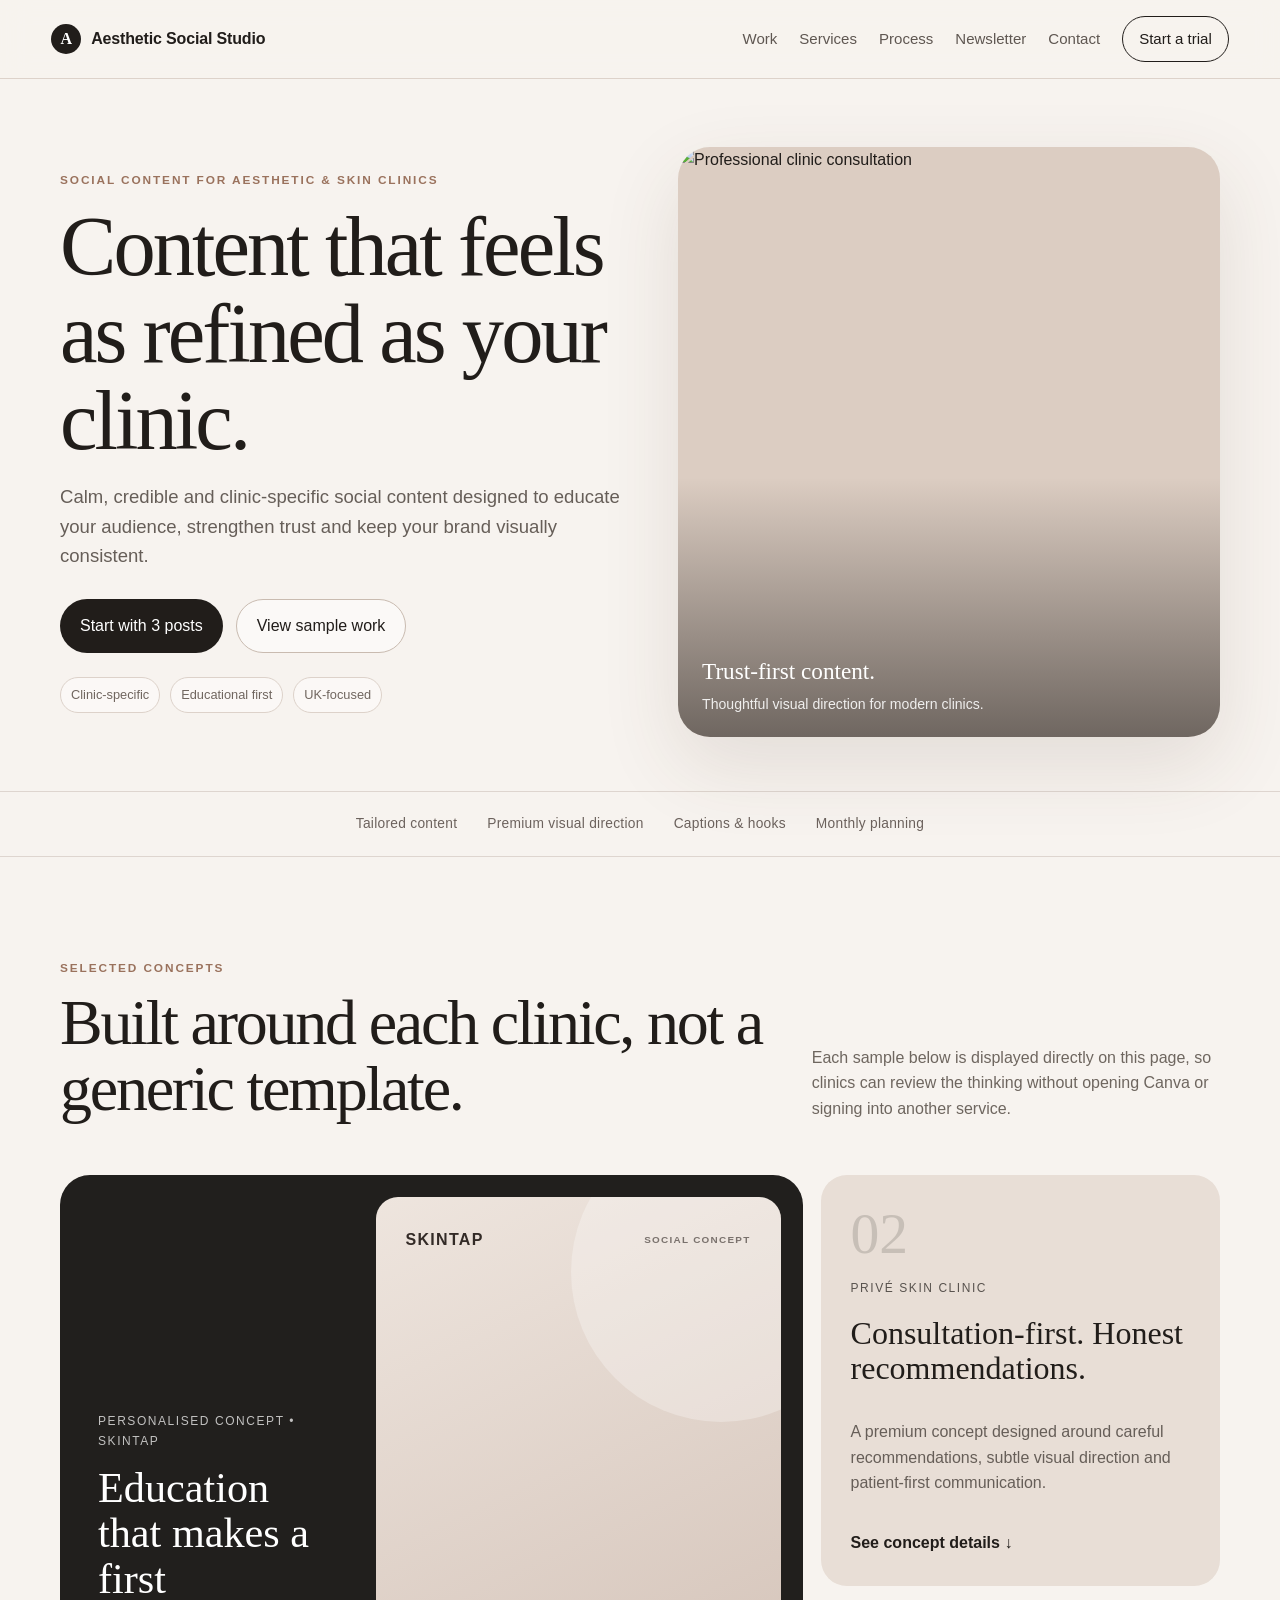
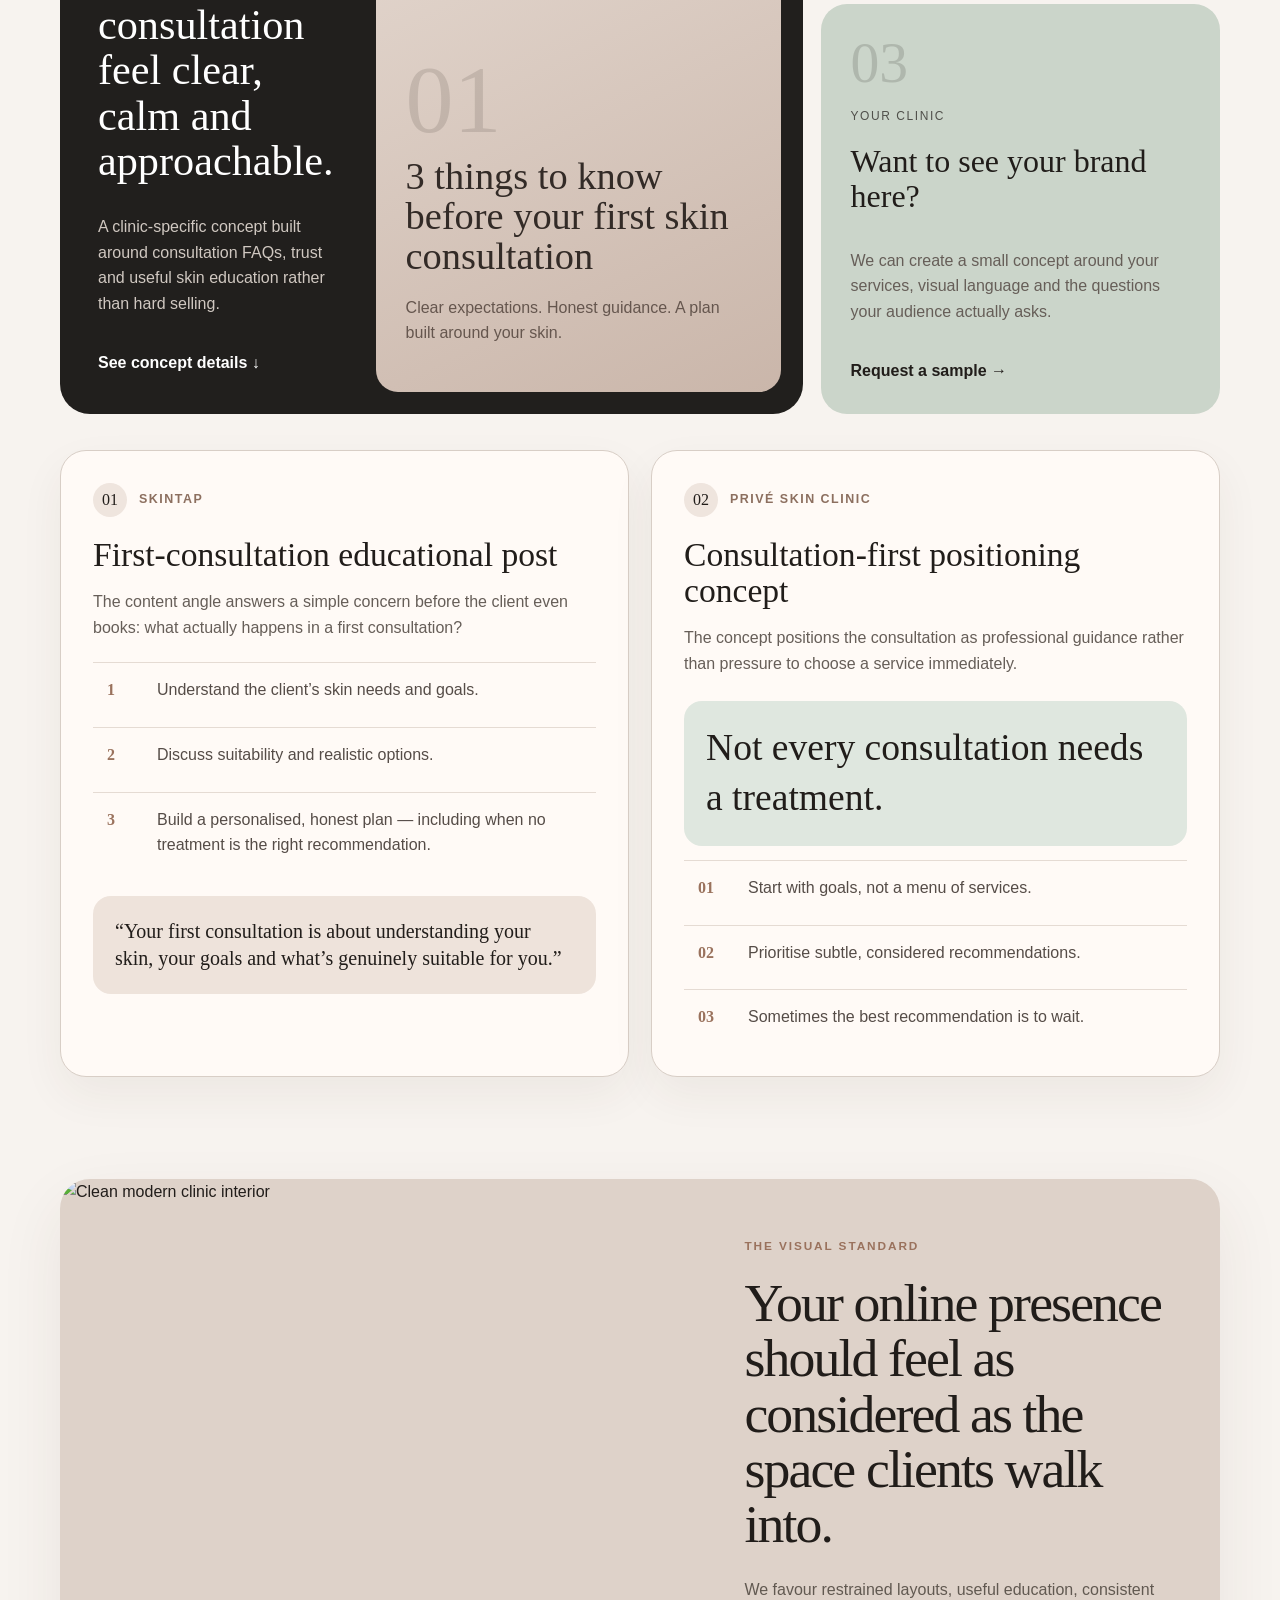
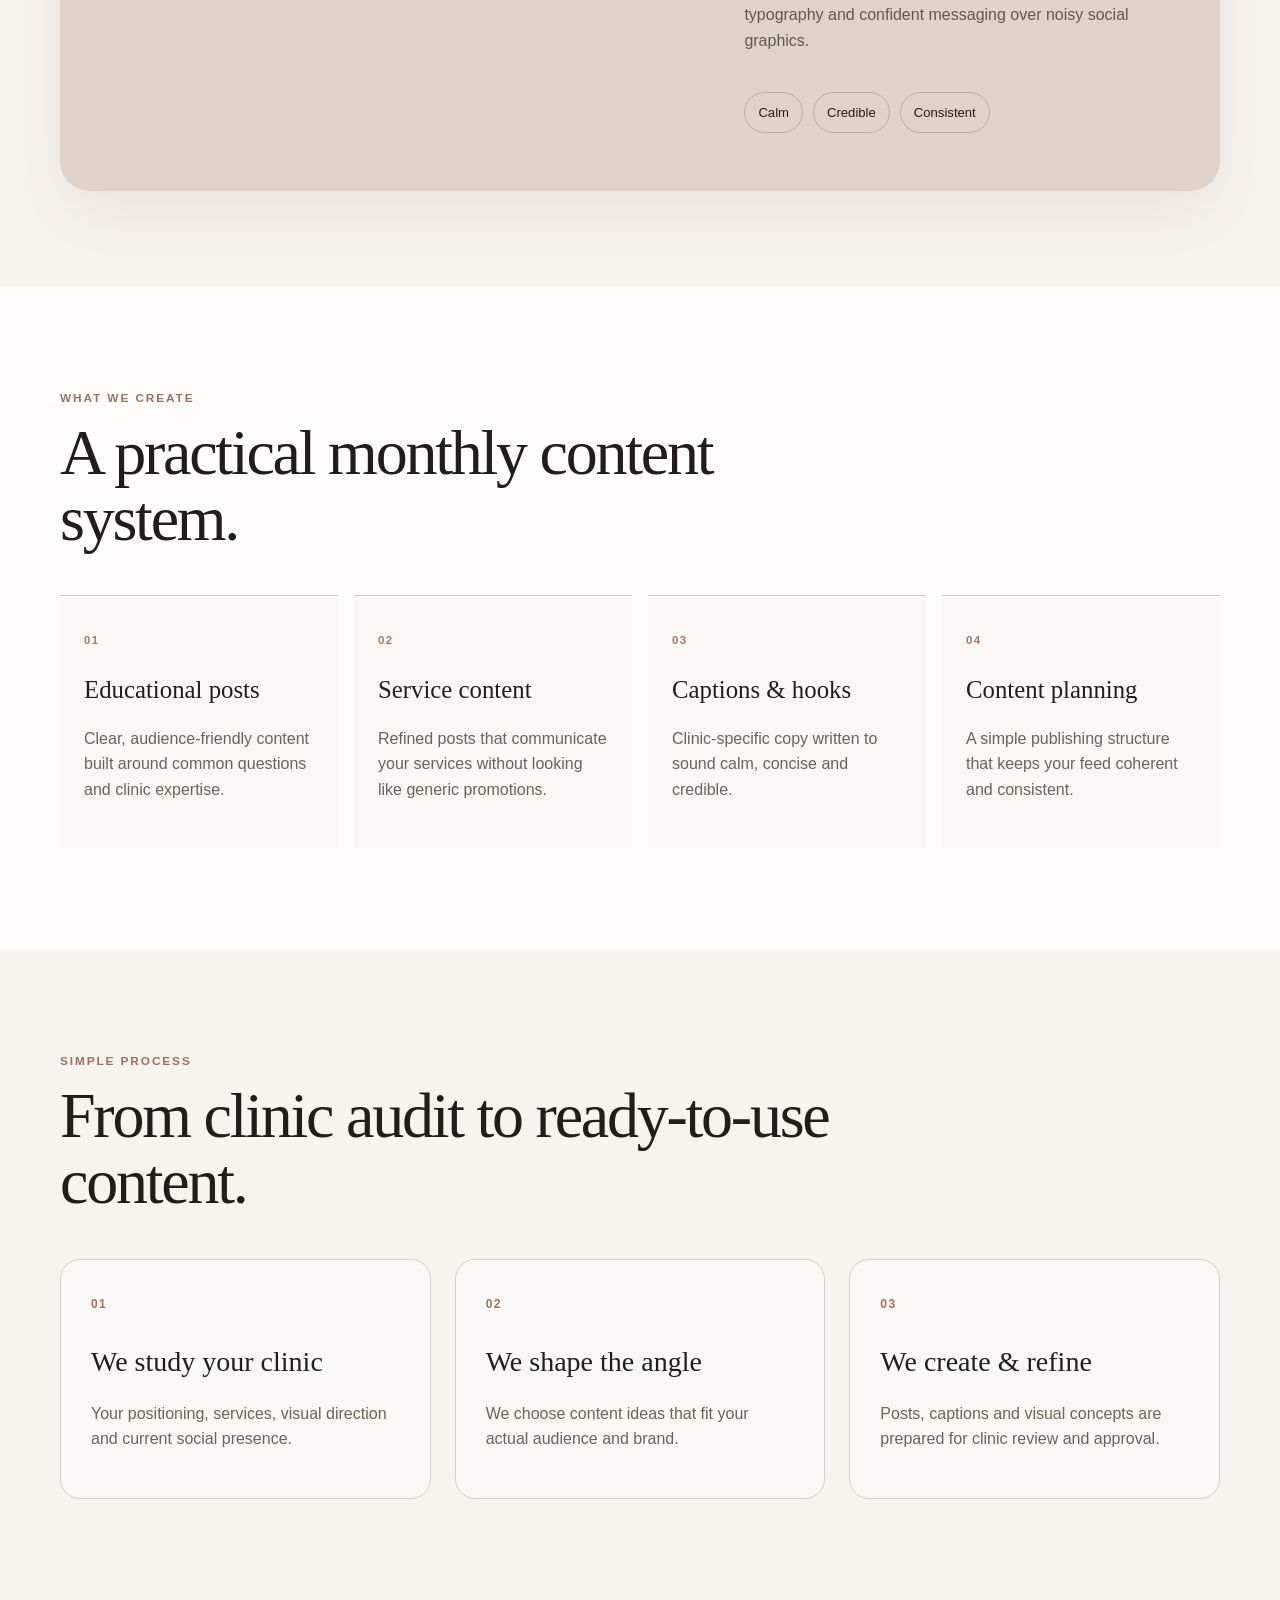
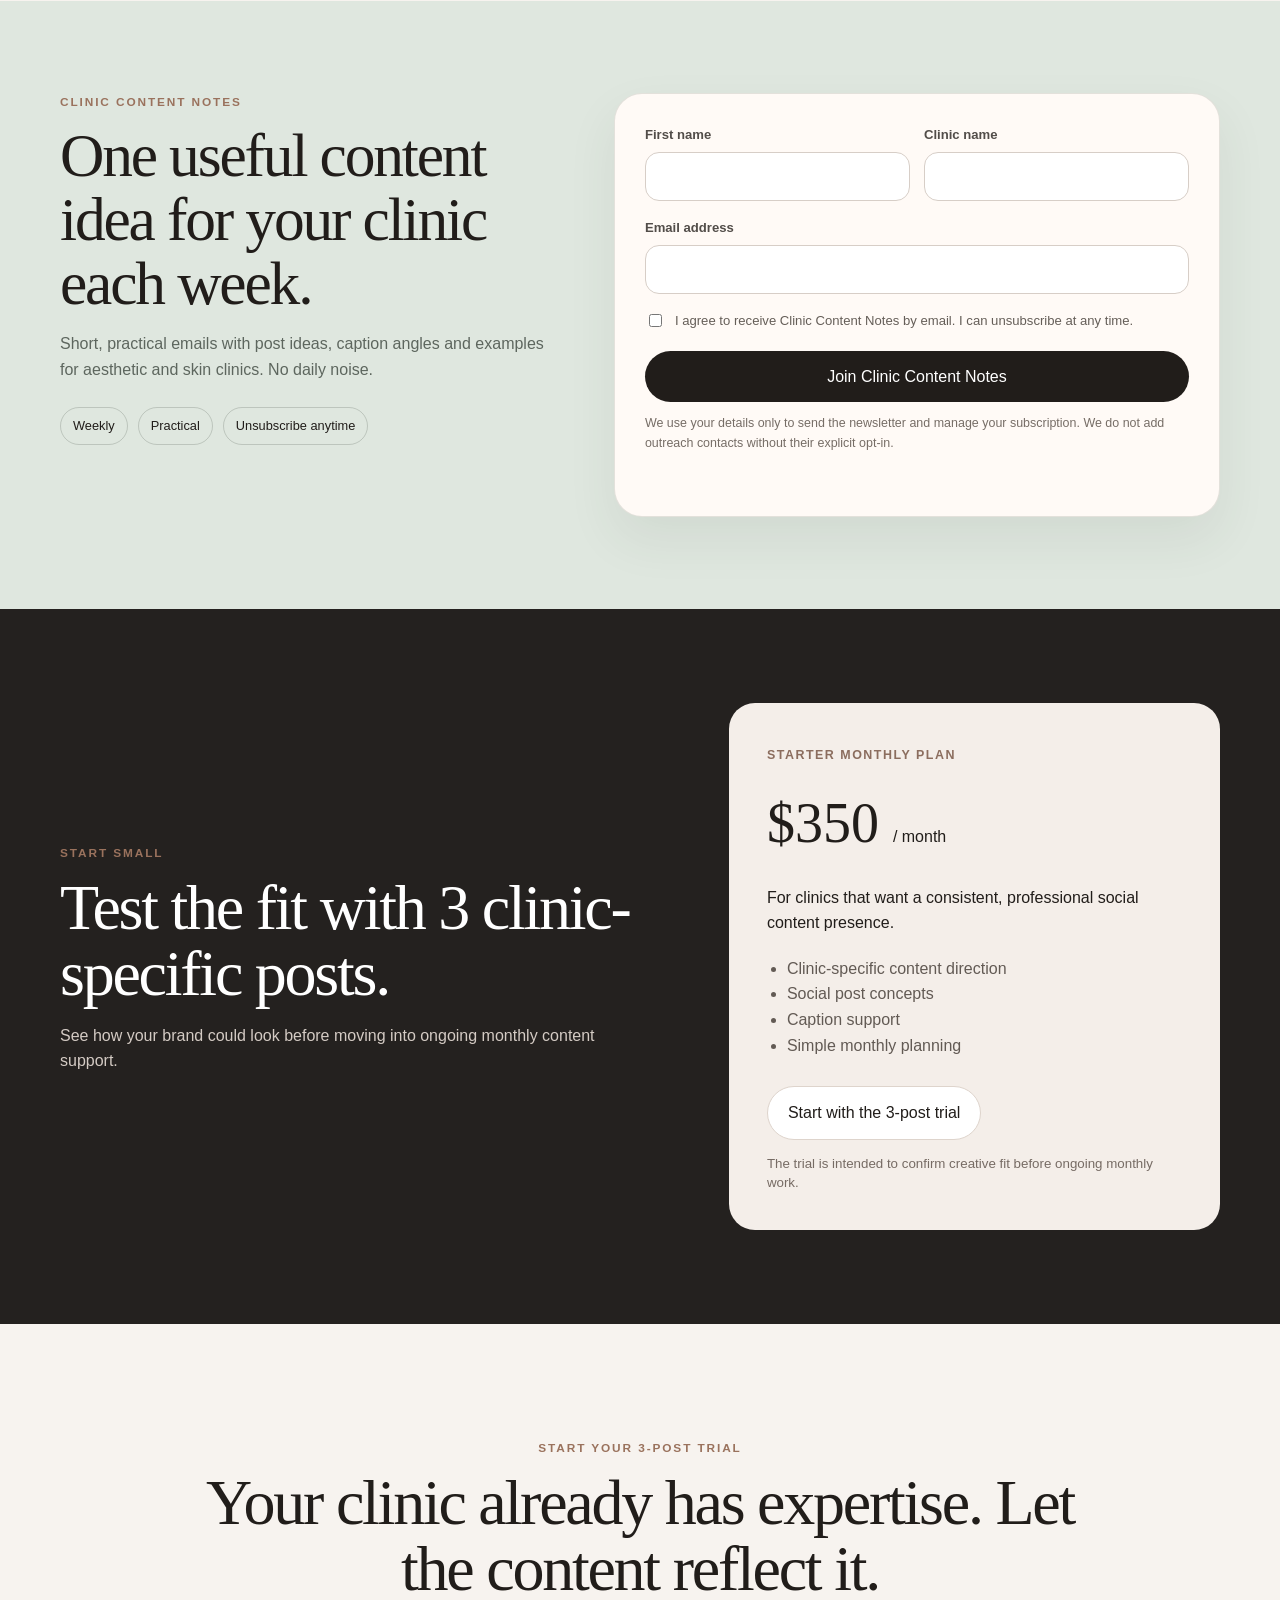
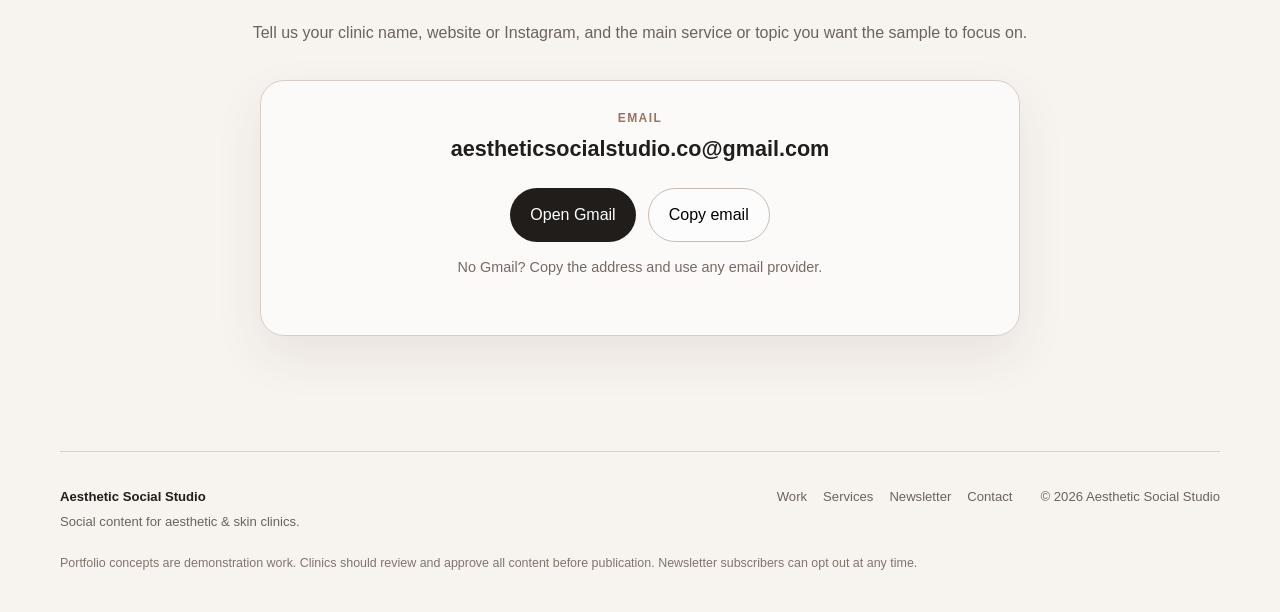
==== commit 03863b2a: "Keep newsletter submissions on-site" ====
--- a/index.html
+++ b/index.html
@@ -160,11 +160,10 @@
           <p>Short, practical emails with post ideas, caption angles and examples for aesthetic and skin clinics. No daily noise.</p>
           <div class="newsletter-points"><span>Weekly</span><span>Practical</span><span>Unsubscribe anytime</span></div>
         </div>
-        <form class="newsletter-form" action="https://formsubmit.co/aestheticsocialstudio.co@gmail.com" method="POST">
+        <form class="newsletter-form" action="https://formsubmit.co/7bf54497e1267fa60846acee60aaa00c" method="POST" novalidate>
           <input type="hidden" name="_subject" value="New Clinic Content Notes subscriber">
           <input type="hidden" name="_template" value="table">
           <input type="hidden" name="_captcha" value="false">
-          <input type="hidden" name="_next" value="https://yopisimoni.github.io/aesthetic-social-studio/?newsletter=thanks#newsletter">
           <input type="hidden" name="Source" value="Aesthetic Social Studio landing page">
           <div class="form-row">
             <label>First name<input type="text" name="First name" autocomplete="given-name" maxlength="80" required></label>
--- a/styles.css
+++ b/styles.css
@@ -1 +1 @@
-*{box-sizing:border-box}html{scroll-behavior:smooth}body{margin:0;font-family:Inter,ui-sans-serif,-apple-system,BlinkMacSystemFont,"Segoe UI",sans-serif;background:#f7f3ef;color:#211d1a;line-height:1.6}img{display:block;width:100%;height:auto}a{color:inherit}.section-shell{width:min(1160px,92%);margin:0 auto}section[id]{scroll-margin-top:88px}.skip-link{position:fixed;left:12px;top:-60px;z-index:100;background:#211d1a;color:#fff;padding:10px 14px;border-radius:10px;text-decoration:none}.skip-link:focus{top:12px}.site-header{position:sticky;top:0;z-index:20;display:flex;justify-content:space-between;align-items:center;padding:16px 4%;background:rgba(247,243,239,.94);backdrop-filter:blur(14px);border-bottom:1px solid rgba(214,202,192,.78)}.brand{display:flex;align-items:center;gap:10px;text-decoration:none;font-weight:750;letter-spacing:-.01em}.brand-mark{display:grid;place-items:center;width:30px;height:30px;border-radius:50%;background:#211d1a;color:#fff;font-family:Georgia,serif}.site-header nav{display:flex;gap:22px;align-items:center}.site-header nav a{text-decoration:none;font-size:.94rem;color:#5f5751}.site-header nav a:hover,.site-header nav a:focus-visible{color:#211d1a}.nav-cta{padding:10px 16px!important;border:1px solid #211d1a;border-radius:999px;color:#211d1a!important}.hero{min-height:78vh;display:grid;grid-template-columns:1.02fr .98fr;gap:54px;align-items:center;padding:68px 0 54px}.eyebrow{text-transform:uppercase;letter-spacing:.16em;font-size:.74rem;font-weight:800;color:#9a725d;margin:0 0 12px}.hero h1,.section-heading h2,.visual-story-copy h2,.offer-inner h2,.final-cta h2{font-family:Georgia,"Times New Roman",serif;font-weight:400;line-height:1.03;letter-spacing:-.035em;margin:.15em 0}.hero h1{font-size:clamp(3.2rem,6.6vw,6.5rem);max-width:820px}.lead{font-size:1.16rem;max-width:650px;color:#665e58}.actions{display:flex;gap:13px;flex-wrap:wrap;margin-top:28px}.button{display:inline-flex;align-items:center;justify-content:center;text-decoration:none;padding:13px 20px;border-radius:999px;font-weight:750;transition:.2s ease;border:0;cursor:pointer;font:inherit}.button:hover{transform:translateY(-1px)}.button:focus-visible,.text-link:focus-visible,.site-header a:focus-visible{outline:3px solid #b78a72;outline-offset:3px}.primary{background:#211d1a;color:#fff}.secondary{border:1px solid #c9bbb0;background:rgba(255,255,255,.5)}.mini-proof{display:flex;gap:10px;flex-wrap:wrap;margin-top:24px}.mini-proof span{font-size:.8rem;padding:7px 10px;border:1px solid #ddd2ca;border-radius:999px;color:#70665f;background:rgba(255,255,255,.4)}.hero-visual{position:relative;margin:0;border-radius:32px;overflow:hidden;min-height:590px;background:#dccdc2;box-shadow:0 28px 80px rgba(80,56,43,.12)}.hero-visual img{height:590px;object-fit:cover;object-position:center}.hero-visual:after{content:"";position:absolute;inset:0;background:linear-gradient(to top,rgba(21,18,16,.55),transparent 44%)}.hero-visual figcaption{position:absolute;z-index:2;left:24px;right:24px;bottom:22px;color:#fff;display:flex;flex-direction:column;gap:2px}.hero-visual figcaption strong{font-family:Georgia,serif;font-size:1.45rem;font-weight:400}.hero-visual figcaption span{font-size:.88rem;opacity:.88}.trust-strip{display:flex;justify-content:center;gap:30px;flex-wrap:wrap;padding:21px;border-top:1px solid #ded5cf;border-bottom:1px solid #ded5cf;font-size:.86rem;color:#6c625d;letter-spacing:.02em}.section-block{padding:102px 0}.section-heading{max-width:790px;margin-bottom:44px}.section-heading h2{font-size:clamp(2.5rem,5vw,4.5rem)}.split-heading{display:grid;grid-template-columns:1fr .58fr;gap:48px;max-width:none;align-items:end}.split-heading>p{color:#6e665f;margin-bottom:10px}.portfolio-layout{display:grid;grid-template-columns:1.45fr .78fr;gap:18px}.featured-work{grid-row:span 2;display:grid;grid-template-columns:.85fr 1.15fr;background:#211f1d;color:#fff;border-radius:30px;overflow:hidden;min-height:640px}.featured-copy{padding:38px;display:flex;flex-direction:column;justify-content:flex-end}.featured-copy h3{font-family:Georgia,serif;font-size:clamp(2rem,3.3vw,3.35rem);font-weight:400;line-height:1.08;margin:14px 0}.featured-copy p{color:#d0c8c1}.project-tag{font-size:.75rem;text-transform:uppercase;letter-spacing:.13em;opacity:.72}.text-link{text-decoration:none;font-weight:750;margin-top:18px;display:inline-block}.text-link:hover{text-decoration:underline}.social-preview{position:relative;margin:22px 22px 22px 0;border-radius:22px;background:linear-gradient(155deg,#eee5de 0%,#cab6aa 100%);color:#332b27;padding:30px;display:flex;flex-direction:column;justify-content:space-between;overflow:hidden}.social-preview:before{content:"";position:absolute;width:300px;height:300px;border-radius:50%;background:rgba(255,255,255,.28);right:-90px;top:-75px}.preview-top{display:flex;justify-content:space-between;align-items:center;position:relative;z-index:1;font-weight:800;letter-spacing:.08em}.preview-top small{font-size:.62rem;opacity:.62}.preview-body{position:relative;z-index:1}.preview-index{display:block;font-family:Georgia,serif;font-size:6rem;line-height:.8;color:rgba(50,39,33,.14)}.preview-body h4{font-family:Georgia,serif;font-weight:400;font-size:clamp(2rem,3vw,3.2rem);line-height:1.04;margin:18px 0}.preview-body p{max-width:380px;color:#65564e}.work-card{border-radius:26px;padding:30px;min-height:310px;display:flex;flex-direction:column;background:#e8ded6}.work-card h3{font-family:Georgia,serif;font-size:2rem;font-weight:400;line-height:1.08;margin:18px 0}.work-card p{color:#665e58}.prive-card{background:#e8ded6}.request-card{background:#cbd5ca}.card-number{font-family:Georgia,serif;font-size:3.6rem;line-height:1;color:rgba(33,29,26,.16);margin-bottom:16px}.case-study-grid{display:grid;grid-template-columns:1fr 1fr;gap:22px;margin-top:36px}.case-study{scroll-margin-top:96px;border:1px solid #d8cec6;background:#fffaf6;border-radius:26px;padding:32px;box-shadow:0 18px 45px rgba(71,53,42,.06)}.case-study-meta{display:flex;align-items:center;gap:12px;color:#8c6f5f;font-size:.78rem;text-transform:uppercase;letter-spacing:.12em}.case-study-meta span{display:grid;place-items:center;width:34px;height:34px;border-radius:50%;background:#efe5de;color:#211d1a;font-family:Georgia,serif;font-size:1rem;letter-spacing:0}.case-study h3{font-family:Georgia,serif;font-weight:400;font-size:2.1rem;line-height:1.08;margin:20px 0 12px}.case-study-intro{color:#665e58}.concept-points{display:grid;gap:10px;margin-top:22px}.concept-points>div{display:grid;grid-template-columns:38px 1fr;gap:12px;align-items:start;padding:14px;border-top:1px solid #e5dbd3}.concept-points strong{font-family:Georgia,serif;color:#9a725d}.concept-points p{margin:0;color:#554c47}.concept-caption,.concept-quote{margin-top:24px;padding:22px;border-radius:18px;background:#eee3db;font-family:Georgia,serif;font-size:1.25rem;line-height:1.35}.concept-quote{font-size:clamp(1.6rem,3vw,2.35rem);background:#dfe7df}.compact{margin-top:14px}.visual-story{display:grid;grid-template-columns:1.08fr .92fr;gap:0;border-radius:30px;overflow:hidden;background:#ded2c9;margin-bottom:96px;box-shadow:0 25px 65px rgba(76,55,42,.08)}.visual-story-image img{height:100%;min-height:520px;object-fit:cover}.visual-story-copy{padding:58px;display:flex;flex-direction:column;justify-content:center}.visual-story-copy h2{font-size:clamp(2.4rem,4.2vw,4rem)}.visual-story-copy p:not(.eyebrow){color:#615951}.principles{display:flex;gap:10px;flex-wrap:wrap;margin-top:22px}.principles span{padding:9px 13px;border:1px solid rgba(54,47,43,.22);border-radius:999px;font-size:.82rem}.services-section{background:#fffdfb}.services-grid{display:grid;grid-template-columns:repeat(4,1fr);gap:16px}.services-grid article{padding:30px 24px;border-top:1px solid #cfc7c1;background:#faf7f4}.services-grid article span{font-size:.72rem;color:#a17a65;letter-spacing:.12em;font-weight:800}.services-grid h3{font-family:Georgia,serif;font-size:1.55rem;font-weight:400;margin:18px 0 10px}.services-grid p{color:#6b625c}.process-grid{display:grid;grid-template-columns:repeat(3,1fr);gap:24px}.process-grid article{padding:30px;border:1px solid #d8cec6;border-radius:20px;background:rgba(255,255,255,.35)}.process-grid strong{font-size:.75rem;color:#9a725d;letter-spacing:.12em}.process-grid h3{font-family:Georgia,serif;font-weight:400;font-size:1.75rem;margin:24px 0 8px}.process-grid p{color:#6b625c}.offer-section{background:#24211f;color:#fff}.offer-inner{display:grid;grid-template-columns:1fr .82fr;gap:70px;padding:94px 0;align-items:center}.offer-inner h2{font-size:clamp(2.7rem,5vw,4.9rem)}.offer-copy>p:not(.eyebrow){color:#d4cbc4;max-width:580px}.offer-card{background:#f4eee9;color:#211d1a;padding:38px;border-radius:26px}.offer-card>span{font-size:.78rem;text-transform:uppercase;letter-spacing:.12em;color:#8b6d5e;font-weight:800}.price{font-family:Georgia,serif;font-size:3.5rem;margin:12px 0}.price small{font-family:Inter,sans-serif;font-size:1rem}.offer-card ul{padding-left:20px;color:#625a54;margin:20px 0 28px}.light-button{background:#fff;color:#211d1a;border:1px solid #ded4cc}.pricing-note{display:block;color:#766b64;margin-top:14px;line-height:1.45}.final-cta{text-align:center;padding:115px 0;scroll-margin-top:90px}.final-cta h2{font-size:clamp(2.7rem,5vw,4.7rem);max-width:920px;margin:0 auto 18px}.final-cta>p:not(.eyebrow){color:#6c625d;margin-bottom:28px}.contact-card{max-width:760px;margin:34px auto 0;padding:28px;border:1px solid #d8cec6;border-radius:24px;background:rgba(255,255,255,.62);box-shadow:0 20px 50px rgba(80,56,43,.08)}.contact-email{display:flex;flex-direction:column;gap:4px}.contact-email span{font-size:.75rem;text-transform:uppercase;letter-spacing:.12em;color:#9a725d;font-weight:800}.contact-email strong{font-size:clamp(1rem,3vw,1.35rem);overflow-wrap:anywhere}.contact-actions{display:flex;gap:12px;justify-content:center;flex-wrap:wrap;margin-top:22px}.contact-help{margin:14px 0 0!important;color:#756a63!important;font-size:.9rem}.copy-status{min-height:1.4em;margin:8px 0 0!important;color:#6c625d;font-size:.9rem}.footer-inner{display:grid;grid-template-columns:1fr auto auto;gap:28px;align-items:start;padding:34px 0 22px;border-top:1px solid #d8d0ca;font-size:.82rem;color:#6c625d}.footer-inner>div:first-child{display:flex;flex-direction:column;gap:4px}.footer-inner strong{color:#211d1a}.footer-links{display:flex;gap:16px}.footer-links a{text-decoration:none}.footer-links a:hover{text-decoration:underline}.disclaimer{padding:0 0 28px;color:#81756d;font-size:.78rem}footer{padding-bottom:10px}@media(max-width:980px){.hero{grid-template-columns:1fr;gap:34px}.hero-visual{min-height:480px}.hero-visual img{height:480px}.split-heading{grid-template-columns:1fr;gap:18px}.portfolio-layout{grid-template-columns:1fr}.featured-work{grid-row:auto;grid-template-columns:1fr 1fr;min-height:520px}.case-study-grid{grid-template-columns:1fr}.visual-story{grid-template-columns:1fr}.visual-story-image img{min-height:420px}.services-grid{grid-template-columns:repeat(2,1fr)}.footer-inner{grid-template-columns:1fr 1fr}}@media(max-width:720px){.site-header nav a:not(.nav-cta){display:none}.brand span:last-child{font-size:.9rem}.hero{padding:48px 0}.hero h1{font-size:clamp(3rem,15vw,4.7rem)}.hero-visual,.hero-visual img{min-height:400px;height:400px}.featured-work{grid-template-columns:1fr}.social-preview{min-height:460px;margin:0 18px 18px}.services-grid,.process-grid{grid-template-columns:1fr}.section-block{padding:72px 0}.case-study{padding:24px}.visual-story{margin-bottom:70px}.visual-story-copy{padding:34px}.offer-inner{grid-template-columns:1fr;gap:30px;padding:72px 0}.footer-inner{grid-template-columns:1fr}.footer-links{flex-wrap:wrap}.final-cta{padding:80px 0}.button{width:100%}.actions,.contact-actions{flex-direction:column}}+*{box-sizing:border-box}html{scroll-behavior:smooth}body{margin:0;font-family:Inter,ui-sans-serif,-apple-system,BlinkMacSystemFont,"Segoe UI",sans-serif;background:#f7f3ef;color:#211d1a;line-height:1.6}img{display:block;width:100%;height:auto}a{color:inherit}.section-shell{width:min(1160px,92%);margin:0 auto}section[id]{scroll-margin-top:88px}.skip-link{position:fixed;left:12px;top:-60px;z-index:100;background:#211d1a;color:#fff;padding:10px 14px;border-radius:10px;text-decoration:none}.skip-link:focus{top:12px}.site-header{position:sticky;top:0;z-index:20;display:flex;justify-content:space-between;align-items:center;padding:16px 4%;background:rgba(247,243,239,.94);backdrop-filter:blur(14px);border-bottom:1px solid rgba(214,202,192,.78)}.brand{display:flex;align-items:center;gap:10px;text-decoration:none;font-weight:750;letter-spacing:-.01em}.brand-mark{display:grid;place-items:center;width:30px;height:30px;border-radius:50%;background:#211d1a;color:#fff;font-family:Georgia,serif}.site-header nav{display:flex;gap:22px;align-items:center}.site-header nav a{text-decoration:none;font-size:.94rem;color:#5f5751}.site-header nav a:hover,.site-header nav a:focus-visible{color:#211d1a}.nav-cta{padding:10px 16px!important;border:1px solid #211d1a;border-radius:999px;color:#211d1a!important}.hero{min-height:78vh;display:grid;grid-template-columns:1.02fr .98fr;gap:54px;align-items:center;padding:68px 0 54px}.eyebrow{text-transform:uppercase;letter-spacing:.16em;font-size:.74rem;font-weight:800;color:#9a725d;margin:0 0 12px}.hero h1,.section-heading h2,.visual-story-copy h2,.offer-inner h2,.final-cta h2{font-family:Georgia,"Times New Roman",serif;font-weight:400;line-height:1.03;letter-spacing:-.035em;margin:.15em 0}.hero h1{font-size:clamp(3.2rem,6.6vw,6.5rem);max-width:820px}.lead{font-size:1.16rem;max-width:650px;color:#665e58}.actions{display:flex;gap:13px;flex-wrap:wrap;margin-top:28px}.button{display:inline-flex;align-items:center;justify-content:center;text-decoration:none;padding:13px 20px;border-radius:999px;font-weight:750;transition:.2s ease;border:0;cursor:pointer;font:inherit}.button:hover{transform:translateY(-1px)}.button:focus-visible,.text-link:focus-visible,.site-header a:focus-visible,input:focus-visible{outline:3px solid #b78a72;outline-offset:3px}.primary{background:#211d1a;color:#fff}.secondary{border:1px solid #c9bbb0;background:rgba(255,255,255,.5)}.mini-proof{display:flex;gap:10px;flex-wrap:wrap;margin-top:24px}.mini-proof span{font-size:.8rem;padding:7px 10px;border:1px solid #ddd2ca;border-radius:999px;color:#70665f;background:rgba(255,255,255,.4)}.hero-visual{position:relative;margin:0;border-radius:32px;overflow:hidden;min-height:590px;background:#dccdc2;box-shadow:0 28px 80px rgba(80,56,43,.12)}.hero-visual img{height:590px;object-fit:cover;object-position:center}.hero-visual:after{content:"";position:absolute;inset:0;background:linear-gradient(to top,rgba(21,18,16,.55),transparent 44%)}.hero-visual figcaption{position:absolute;z-index:2;left:24px;right:24px;bottom:22px;color:#fff;display:flex;flex-direction:column;gap:2px}.hero-visual figcaption strong{font-family:Georgia,serif;font-size:1.45rem;font-weight:400}.hero-visual figcaption span{font-size:.88rem;opacity:.88}.trust-strip{display:flex;justify-content:center;gap:30px;flex-wrap:wrap;padding:21px;border-top:1px solid #ded5cf;border-bottom:1px solid #ded5cf;font-size:.86rem;color:#6c625d;letter-spacing:.02em}.section-block{padding:102px 0}.section-heading{max-width:790px;margin-bottom:44px}.section-heading h2{font-size:clamp(2.5rem,5vw,4.5rem)}.split-heading{display:grid;grid-template-columns:1fr .58fr;gap:48px;max-width:none;align-items:end}.split-heading>p{color:#6e665f;margin-bottom:10px}.portfolio-layout{display:grid;grid-template-columns:1.45fr .78fr;gap:18px}.featured-work{grid-row:span 2;display:grid;grid-template-columns:.85fr 1.15fr;background:#211f1d;color:#fff;border-radius:30px;overflow:hidden;min-height:640px}.featured-copy{padding:38px;display:flex;flex-direction:column;justify-content:flex-end}.featured-copy h3{font-family:Georgia,serif;font-size:clamp(2rem,3.3vw,3.35rem);font-weight:400;line-height:1.08;margin:14px 0}.featured-copy p{color:#d0c8c1}.project-tag{font-size:.75rem;text-transform:uppercase;letter-spacing:.13em;opacity:.72}.text-link{text-decoration:none;font-weight:750;margin-top:18px;display:inline-block}.text-link:hover{text-decoration:underline}.social-preview{position:relative;margin:22px 22px 22px 0;border-radius:22px;background:linear-gradient(155deg,#eee5de 0%,#cab6aa 100%);color:#332b27;padding:30px;display:flex;flex-direction:column;justify-content:space-between;overflow:hidden}.social-preview:before{content:"";position:absolute;width:300px;height:300px;border-radius:50%;background:rgba(255,255,255,.28);right:-90px;top:-75px}.preview-top{display:flex;justify-content:space-between;align-items:center;position:relative;z-index:1;font-weight:800;letter-spacing:.08em}.preview-top small{font-size:.62rem;opacity:.62}.preview-body{position:relative;z-index:1}.preview-index{display:block;font-family:Georgia,serif;font-size:6rem;line-height:.8;color:rgba(50,39,33,.14)}.preview-body h4{font-family:Georgia,serif;font-weight:400;font-size:clamp(2rem,3vw,3.2rem);line-height:1.04;margin:18px 0}.preview-body p{max-width:380px;color:#65564e}.work-card{border-radius:26px;padding:30px;min-height:310px;display:flex;flex-direction:column;background:#e8ded6}.work-card h3{font-family:Georgia,serif;font-size:2rem;font-weight:400;line-height:1.08;margin:18px 0}.work-card p{color:#665e58}.prive-card{background:#e8ded6}.request-card{background:#cbd5ca}.card-number{font-family:Georgia,serif;font-size:3.6rem;line-height:1;color:rgba(33,29,26,.16);margin-bottom:16px}.case-study-grid{display:grid;grid-template-columns:1fr 1fr;gap:22px;margin-top:36px}.case-study{scroll-margin-top:96px;border:1px solid #d8cec6;background:#fffaf6;border-radius:26px;padding:32px;box-shadow:0 18px 45px rgba(71,53,42,.06)}.case-study-meta{display:flex;align-items:center;gap:12px;color:#8c6f5f;font-size:.78rem;text-transform:uppercase;letter-spacing:.12em}.case-study-meta span{display:grid;place-items:center;width:34px;height:34px;border-radius:50%;background:#efe5de;color:#211d1a;font-family:Georgia,serif;font-size:1rem;letter-spacing:0}.case-study h3{font-family:Georgia,serif;font-weight:400;font-size:2.1rem;line-height:1.08;margin:20px 0 12px}.case-study-intro{color:#665e58}.concept-points{display:grid;gap:10px;margin-top:22px}.concept-points>div{display:grid;grid-template-columns:38px 1fr;gap:12px;align-items:start;padding:14px;border-top:1px solid #e5dbd3}.concept-points strong{font-family:Georgia,serif;color:#9a725d}.concept-points p{margin:0;color:#554c47}.concept-caption,.concept-quote{margin-top:24px;padding:22px;border-radius:18px;background:#eee3db;font-family:Georgia,serif;font-size:1.25rem;line-height:1.35}.concept-quote{font-size:clamp(1.6rem,3vw,2.35rem);background:#dfe7df}.compact{margin-top:14px}.visual-story{display:grid;grid-template-columns:1.08fr .92fr;gap:0;border-radius:30px;overflow:hidden;background:#ded2c9;margin-bottom:96px;box-shadow:0 25px 65px rgba(76,55,42,.08)}.visual-story-image img{height:100%;min-height:520px;object-fit:cover}.visual-story-copy{padding:58px;display:flex;flex-direction:column;justify-content:center}.visual-story-copy h2{font-size:clamp(2.4rem,4.2vw,4rem)}.visual-story-copy p:not(.eyebrow){color:#615951}.principles{display:flex;gap:10px;flex-wrap:wrap;margin-top:22px}.principles span{padding:9px 13px;border:1px solid rgba(54,47,43,.22);border-radius:999px;font-size:.82rem}.services-section{background:#fffdfb}.services-grid{display:grid;grid-template-columns:repeat(4,1fr);gap:16px}.services-grid article{padding:30px 24px;border-top:1px solid #cfc7c1;background:#faf7f4}.services-grid article span{font-size:.72rem;color:#a17a65;letter-spacing:.12em;font-weight:800}.services-grid h3{font-family:Georgia,serif;font-size:1.55rem;font-weight:400;margin:18px 0 10px}.services-grid p{color:#6b625c}.process-grid{display:grid;grid-template-columns:repeat(3,1fr);gap:24px}.process-grid article{padding:30px;border:1px solid #d8cec6;border-radius:20px;background:rgba(255,255,255,.35)}.process-grid strong{font-size:.75rem;color:#9a725d;letter-spacing:.12em}.process-grid h3{font-family:Georgia,serif;font-weight:400;font-size:1.75rem;margin:24px 0 8px}.process-grid p{color:#6b625c}.newsletter-section{background:#dfe7df;padding:92px 0}.newsletter-inner{display:grid;grid-template-columns:.9fr 1.1fr;gap:58px;align-items:start}.newsletter-copy h2{font-family:Georgia,"Times New Roman",serif;font-weight:400;font-size:clamp(2.6rem,4.8vw,4.6rem);line-height:1.04;letter-spacing:-.035em;margin:.15em 0}.newsletter-copy>p:not(.eyebrow){color:#5d665e;max-width:560px}.newsletter-points{display:flex;gap:10px;flex-wrap:wrap;margin-top:24px}.newsletter-points span{padding:8px 12px;border:1px solid rgba(35,48,37,.18);border-radius:999px;font-size:.8rem}.newsletter-form{background:#fffaf6;border:1px solid rgba(57,70,59,.14);border-radius:28px;padding:30px;box-shadow:0 22px 50px rgba(50,62,52,.08)}.newsletter-form label{display:grid;gap:7px;font-size:.82rem;font-weight:750;color:#524d49;margin-bottom:16px}.newsletter-form input[type=text],.newsletter-form input[type=email]{width:100%;border:1px solid #d7cec7;border-radius:14px;padding:13px 14px;background:#fff;color:#211d1a;font:inherit}.form-row{display:grid;grid-template-columns:1fr 1fr;gap:14px}.consent-row{grid-template-columns:20px 1fr!important;align-items:start;gap:10px!important;font-weight:500!important;color:#655e58!important}.consent-row input{margin-top:4px}.newsletter-submit{width:100%;margin-top:4px}.form-note{font-size:.78rem;color:#766d66;margin:12px 0 0}.newsletter-status{min-height:1.4em;font-size:.9rem;font-weight:700;color:#3f5943;margin:12px 0 0}.offer-section{background:#24211f;color:#fff}.offer-inner{display:grid;grid-template-columns:1fr .82fr;gap:70px;padding:94px 0;align-items:center}.offer-inner h2{font-size:clamp(2.7rem,5vw,4.9rem)}.offer-copy>p:not(.eyebrow){color:#d4cbc4;max-width:580px}.offer-card{background:#f4eee9;color:#211d1a;padding:38px;border-radius:26px}.offer-card>span{font-size:.78rem;text-transform:uppercase;letter-spacing:.12em;color:#8b6d5e;font-weight:800}.price{font-family:Georgia,serif;font-size:3.5rem;margin:12px 0}.price small{font-family:Inter,sans-serif;font-size:1rem}.offer-card ul{padding-left:20px;color:#625a54;margin:20px 0 28px}.light-button{background:#fff;color:#211d1a;border:1px solid #ded4cc}.pricing-note{display:block;color:#766b64;margin-top:14px;line-height:1.45}.final-cta{text-align:center;padding:115px 0;scroll-margin-top:90px}.final-cta h2{font-size:clamp(2.7rem,5vw,4.7rem);max-width:920px;margin:0 auto 18px}.final-cta>p:not(.eyebrow){color:#6c625d;margin-bottom:28px}.contact-card{max-width:760px;margin:34px auto 0;padding:28px;border:1px solid #d8cec6;border-radius:24px;background:rgba(255,255,255,.62);box-shadow:0 20px 50px rgba(80,56,43,.08)}.contact-email{display:flex;flex-direction:column;gap:4px}.contact-email span{font-size:.75rem;text-transform:uppercase;letter-spacing:.12em;color:#9a725d;font-weight:800}.contact-email strong{font-size:clamp(1rem,3vw,1.35rem);overflow-wrap:anywhere}.contact-actions{display:flex;gap:12px;justify-content:center;flex-wrap:wrap;margin-top:22px}.contact-help{margin:14px 0 0!important;color:#756a63!important;font-size:.9rem}.copy-status{min-height:1.4em;margin:8px 0 0!important;color:#6c625d;font-size:.9rem}.footer-inner{display:grid;grid-template-columns:1fr auto auto;gap:28px;align-items:start;padding:34px 0 22px;border-top:1px solid #d8d0ca;font-size:.82rem;color:#6c625d}.footer-inner>div:first-child{display:flex;flex-direction:column;gap:4px}.footer-inner strong{color:#211d1a}.footer-links{display:flex;gap:16px}.footer-links a{text-decoration:none}.footer-links a:hover{text-decoration:underline}.disclaimer{padding:0 0 28px;color:#81756d;font-size:.78rem}footer{padding-bottom:10px}@media(max-width:980px){.hero{grid-template-columns:1fr;gap:34px}.hero-visual{min-height:480px}.hero-visual img{height:480px}.split-heading{grid-template-columns:1fr;gap:18px}.portfolio-layout{grid-template-columns:1fr}.featured-work{grid-row:auto;grid-template-columns:1fr 1fr;min-height:520px}.case-study-grid{grid-template-columns:1fr}.visual-story{grid-template-columns:1fr}.visual-story-image img{min-height:420px}.services-grid{grid-template-columns:repeat(2,1fr)}.newsletter-inner{grid-template-columns:1fr}.footer-inner{grid-template-columns:1fr 1fr}}@media(max-width:720px){.site-header nav a:not(.nav-cta){display:none}.brand span:last-child{font-size:.9rem}.hero{padding:48px 0}.hero h1{font-size:clamp(3rem,15vw,4.7rem)}.hero-visual,.hero-visual img{min-height:400px;height:400px}.featured-work{grid-template-columns:1fr}.social-preview{min-height:460px;margin:0 18px 18px}.services-grid,.process-grid{grid-template-columns:1fr}.section-block{padding:72px 0}.case-study{padding:24px}.visual-story{margin-bottom:70px}.visual-story-copy{padding:34px}.newsletter-section{padding:70px 0}.newsletter-form{padding:22px}.form-row{grid-template-columns:1fr}.offer-inner{grid-template-columns:1fr;gap:30px;padding:72px 0}.footer-inner{grid-template-columns:1fr}.footer-links{flex-wrap:wrap}.final-cta{padding:80px 0}.button{width:100%}.actions,.contact-actions{flex-direction:column}}
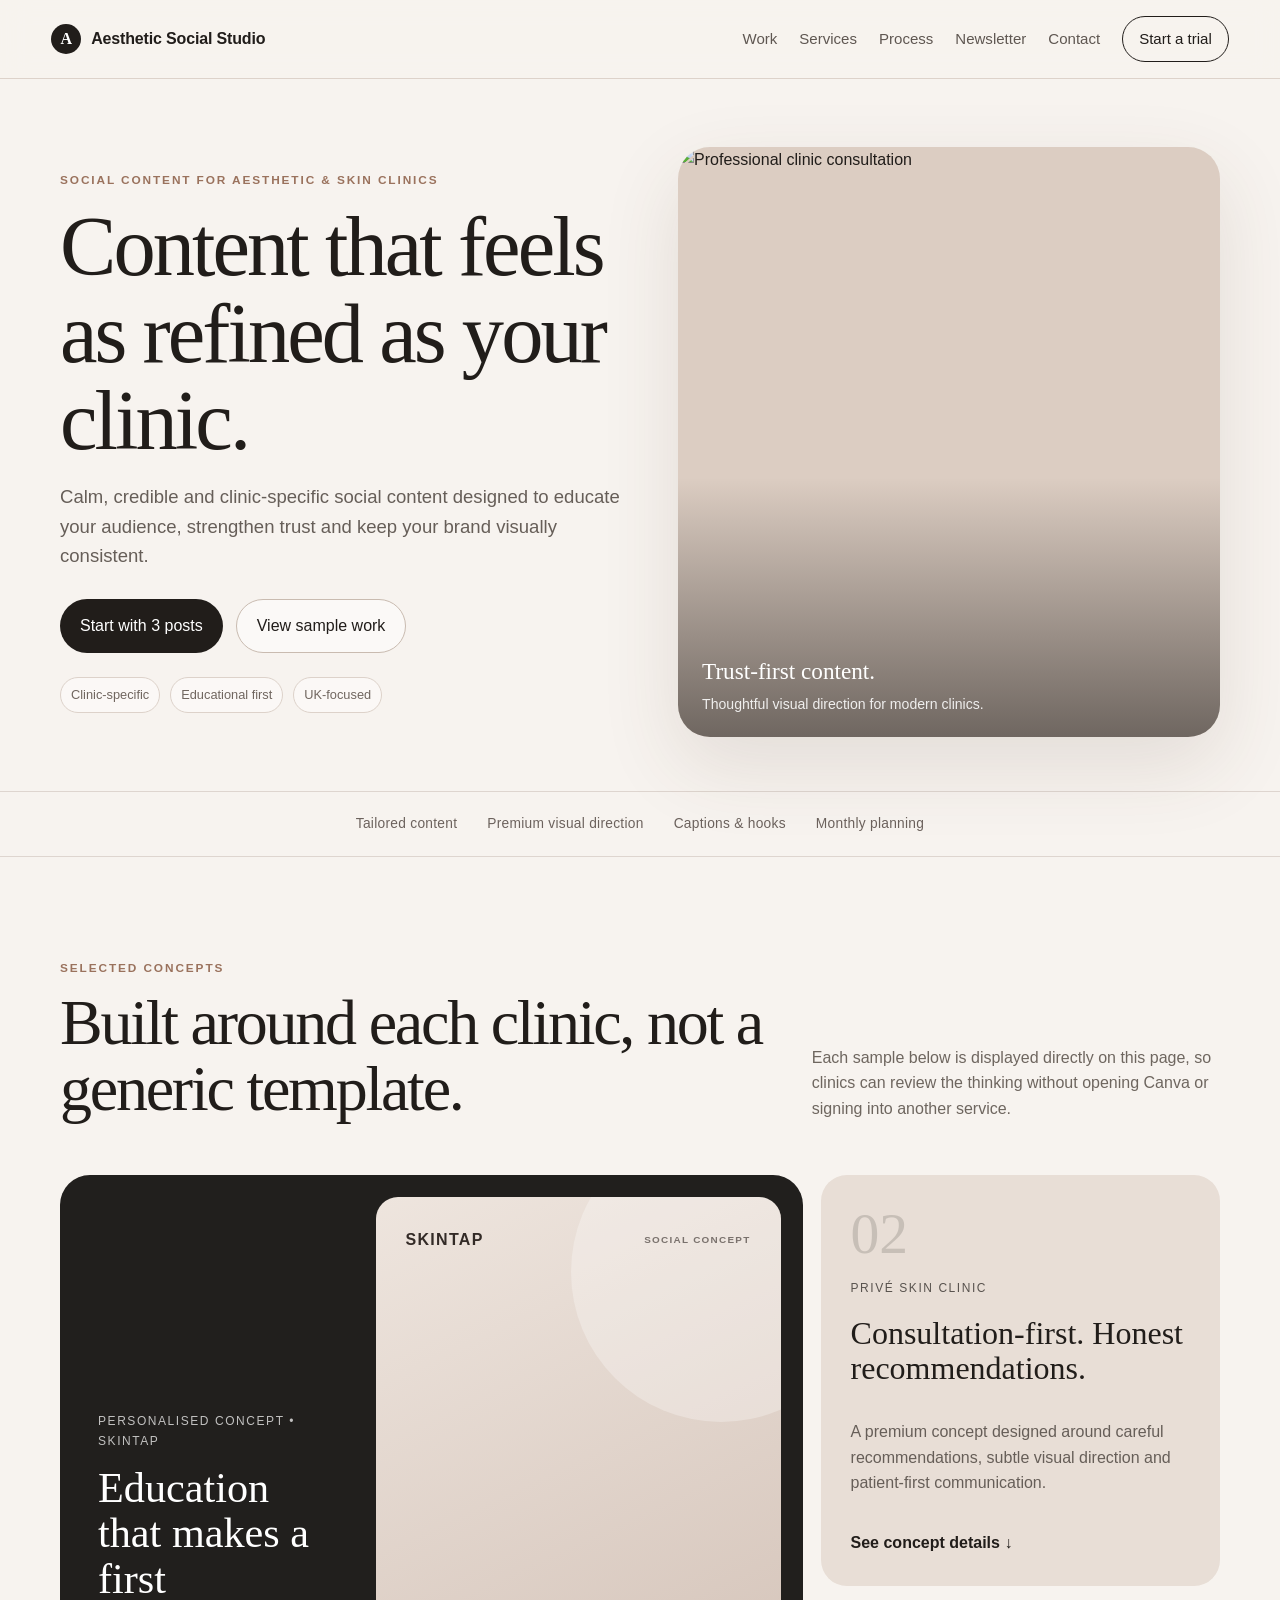
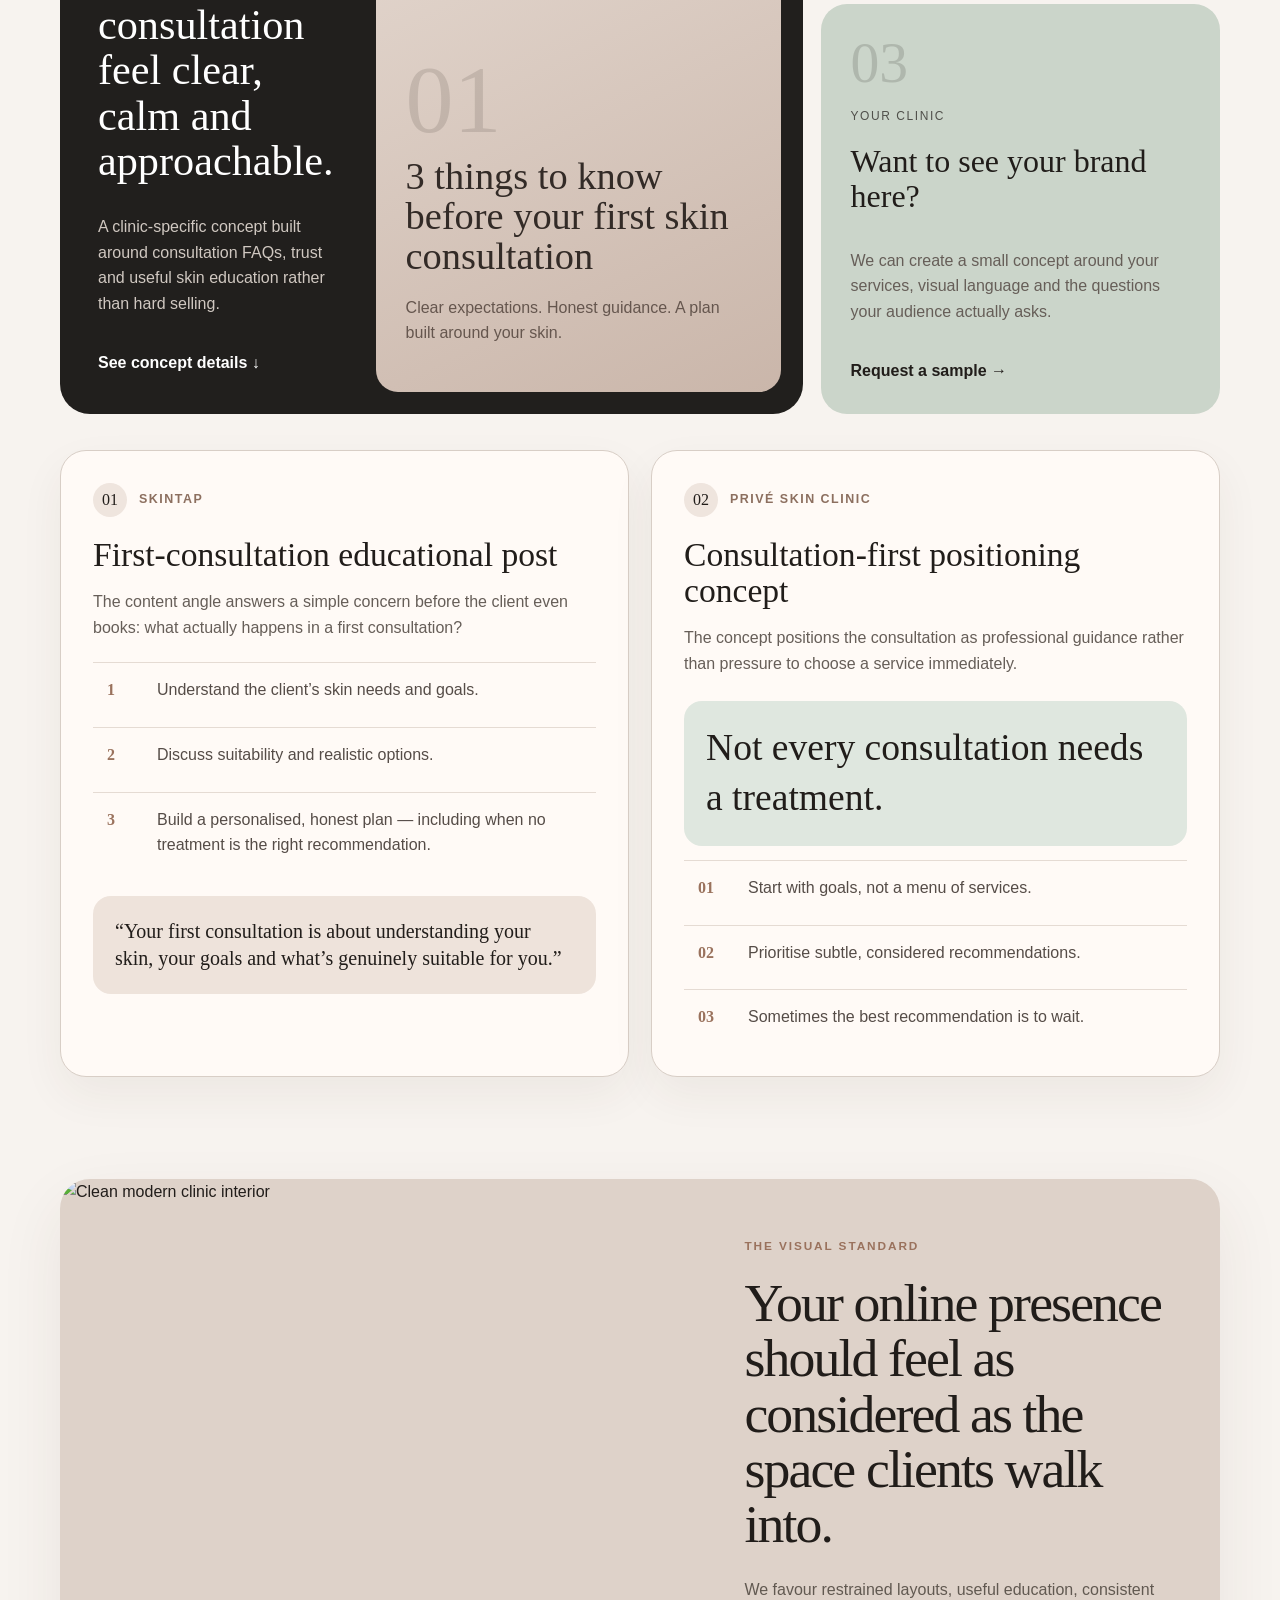
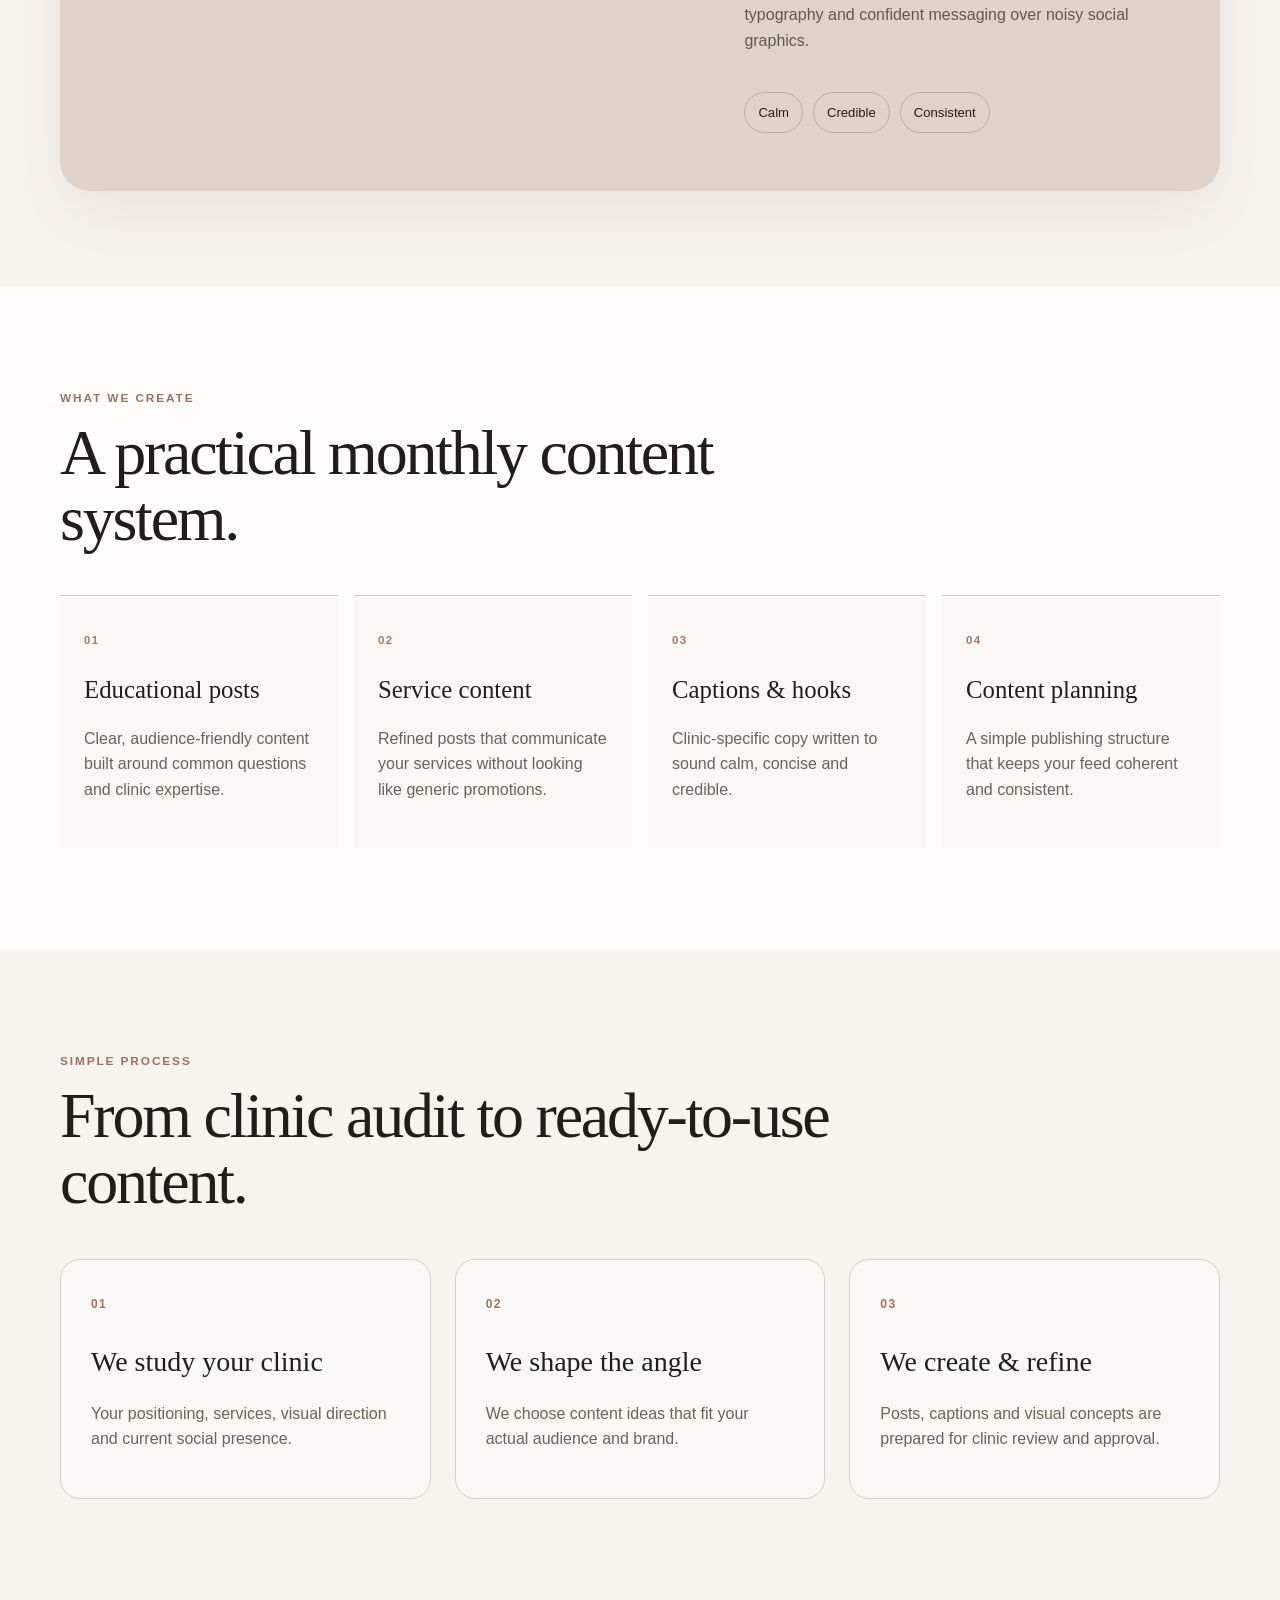
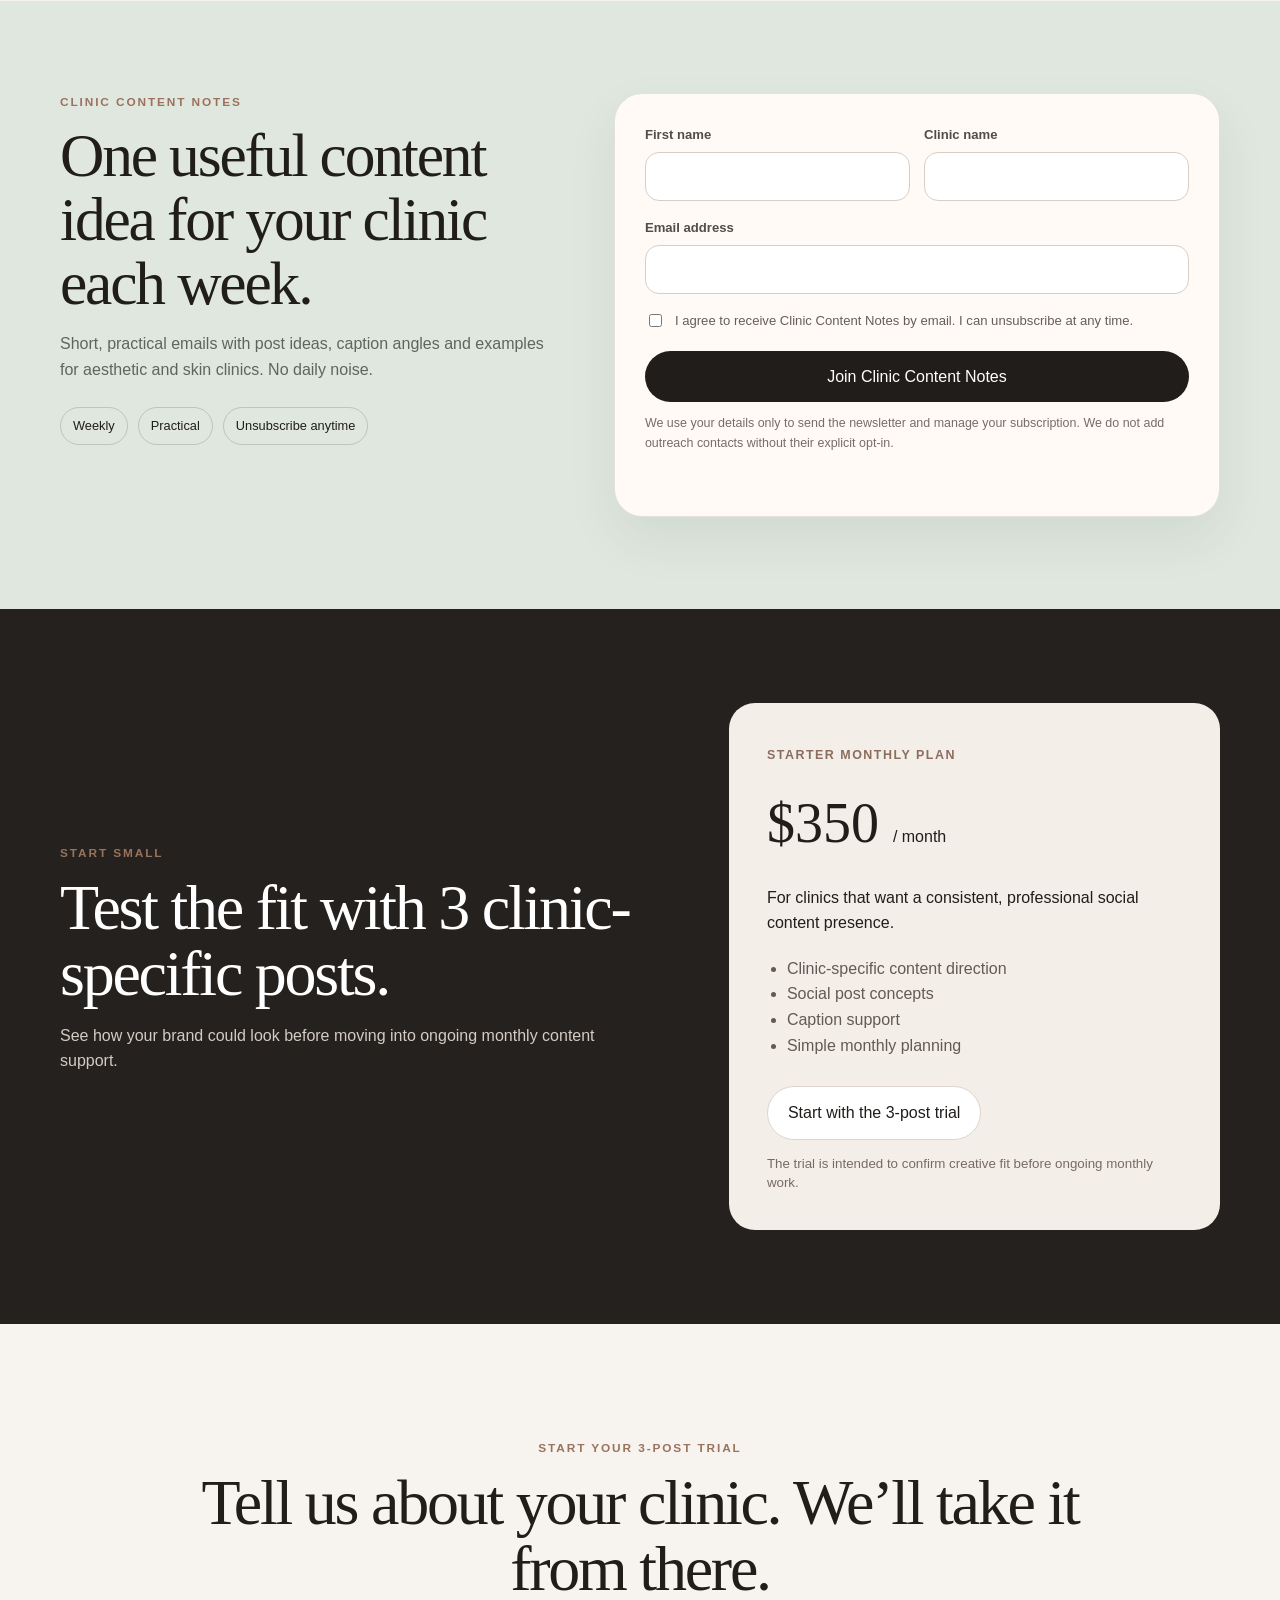
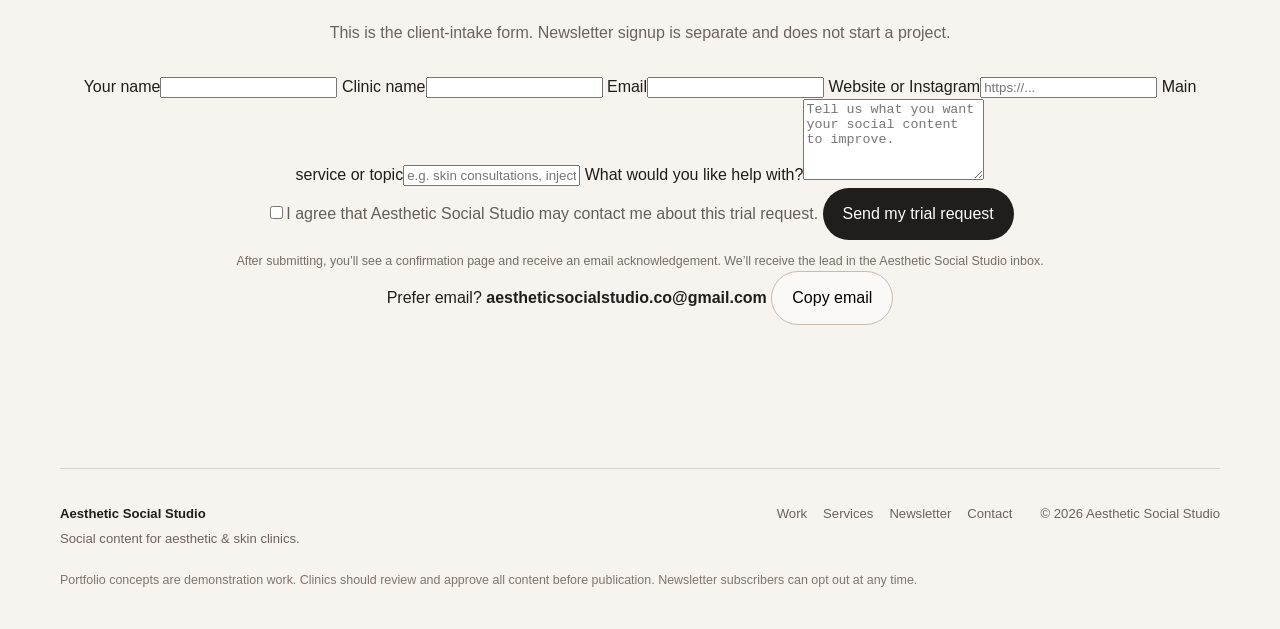
==== commit 09d79875: "Add customer trial intake flow and thank-you redirect" ====
--- a/index.html
+++ b/index.html
@@ -14,6 +14,7 @@
   <title>Aesthetic Social Studio | Social Content for Clinics</title>
   <link rel="preconnect" href="https://images.pexels.com">
   <link rel="stylesheet" href="styles.css">
+  <link rel="stylesheet" href="trial.css">
 </head>
 <body>
   <a class="skip-link" href="#main">Skip to content</a>
@@ -192,20 +193,36 @@
       </div>
     </section>
 
-    <section id="contact" class="section-shell final-cta">
+    <section id="contact" class="section-shell final-cta trial-section">
       <p class="eyebrow">Start your 3-post trial</p>
-      <h2>Your clinic already has expertise. Let the content reflect it.</h2>
-      <p>Tell us your clinic name, website or Instagram, and the main service or topic you want the sample to focus on.</p>
-      <div class="contact-card">
-        <div class="contact-email">
-          <span>Email</span>
-          <strong>aestheticsocialstudio.co@gmail.com</strong>
-        </div>
-        <div class="contact-actions">
-          <a class="button primary" href="https://mail.google.com/mail/?view=cm&amp;fs=1&amp;to=aestheticsocialstudio.co@gmail.com&amp;su=3-post%20clinic%20trial&amp;body=Clinic%20name%3A%0AWebsite%20or%20Instagram%3A%0AMain%20service%20or%20topic%3A" target="_blank" rel="noopener noreferrer">Open Gmail</a>
-          <button class="button secondary copy-email" type="button" data-email="aestheticsocialstudio.co@gmail.com">Copy email</button>
-        </div>
-        <p class="contact-help">No Gmail? Copy the address and use any email provider.</p>
+      <h2>Tell us about your clinic. We’ll take it from there.</h2>
+      <p>This is the client-intake form. Newsletter signup is separate and does not start a project.</p>
+      <form class="trial-form" action="https://formsubmit.co/7bf54497e1267fa60846acee60aaa00c" method="POST">
+        <input type="hidden" name="_subject" value="NEW TRIAL LEAD — Aesthetic Social Studio">
+        <input type="hidden" name="_template" value="table">
+        <input type="hidden" name="_captcha" value="false">
+        <input type="hidden" name="_next" value="https://yopisimoni.github.io/aesthetic-social-studio/thank-you.html">
+        <input type="hidden" name="_autoresponse" value="Thanks for contacting Aesthetic Social Studio. We received your 3-post trial request. We’ll review your clinic, website or Instagram and come back with the next step. Please keep an eye on your inbox for a reply from aestheticsocialstudio.co@gmail.com.">
+        <input type="hidden" name="Lead source" value="Landing page — 3-post trial">
+
+        <div class="trial-grid">
+          <label>Your name<input type="text" name="Contact name" autocomplete="name" maxlength="100" required></label>
+          <label>Clinic name<input type="text" name="Clinic name" autocomplete="organization" maxlength="140" required></label>
+          <label>Email<input type="email" name="email" autocomplete="email" maxlength="180" required></label>
+          <label>Website or Instagram<input type="url" name="Website or Instagram" placeholder="https://..." maxlength="250" required></label>
+          <label class="trial-wide">Main service or topic<input type="text" name="Main service or topic" maxlength="180" placeholder="e.g. skin consultations, injectables, laser, facials" required></label>
+          <label class="trial-wide">What would you like help with?<textarea name="Project notes" rows="5" maxlength="1200" placeholder="Tell us what you want your social content to improve."></textarea></label>
+        </div>
+
+        <label class="consent-row trial-consent"><input type="checkbox" name="Project contact consent" value="Yes" required><span>I agree that Aesthetic Social Studio may contact me about this trial request.</span></label>
+        <button class="button primary trial-submit" type="submit">Send my trial request</button>
+        <p class="form-note">After submitting, you’ll see a confirmation page and receive an email acknowledgement. We’ll receive the lead in the Aesthetic Social Studio inbox.</p>
+      </form>
+
+      <div class="contact-fallback">
+        <span>Prefer email?</span>
+        <strong>aestheticsocialstudio.co@gmail.com</strong>
+        <button class="button secondary copy-email" type="button" data-email="aestheticsocialstudio.co@gmail.com">Copy email</button>
         <p class="copy-status" aria-live="polite"></p>
       </div>
     </section>
